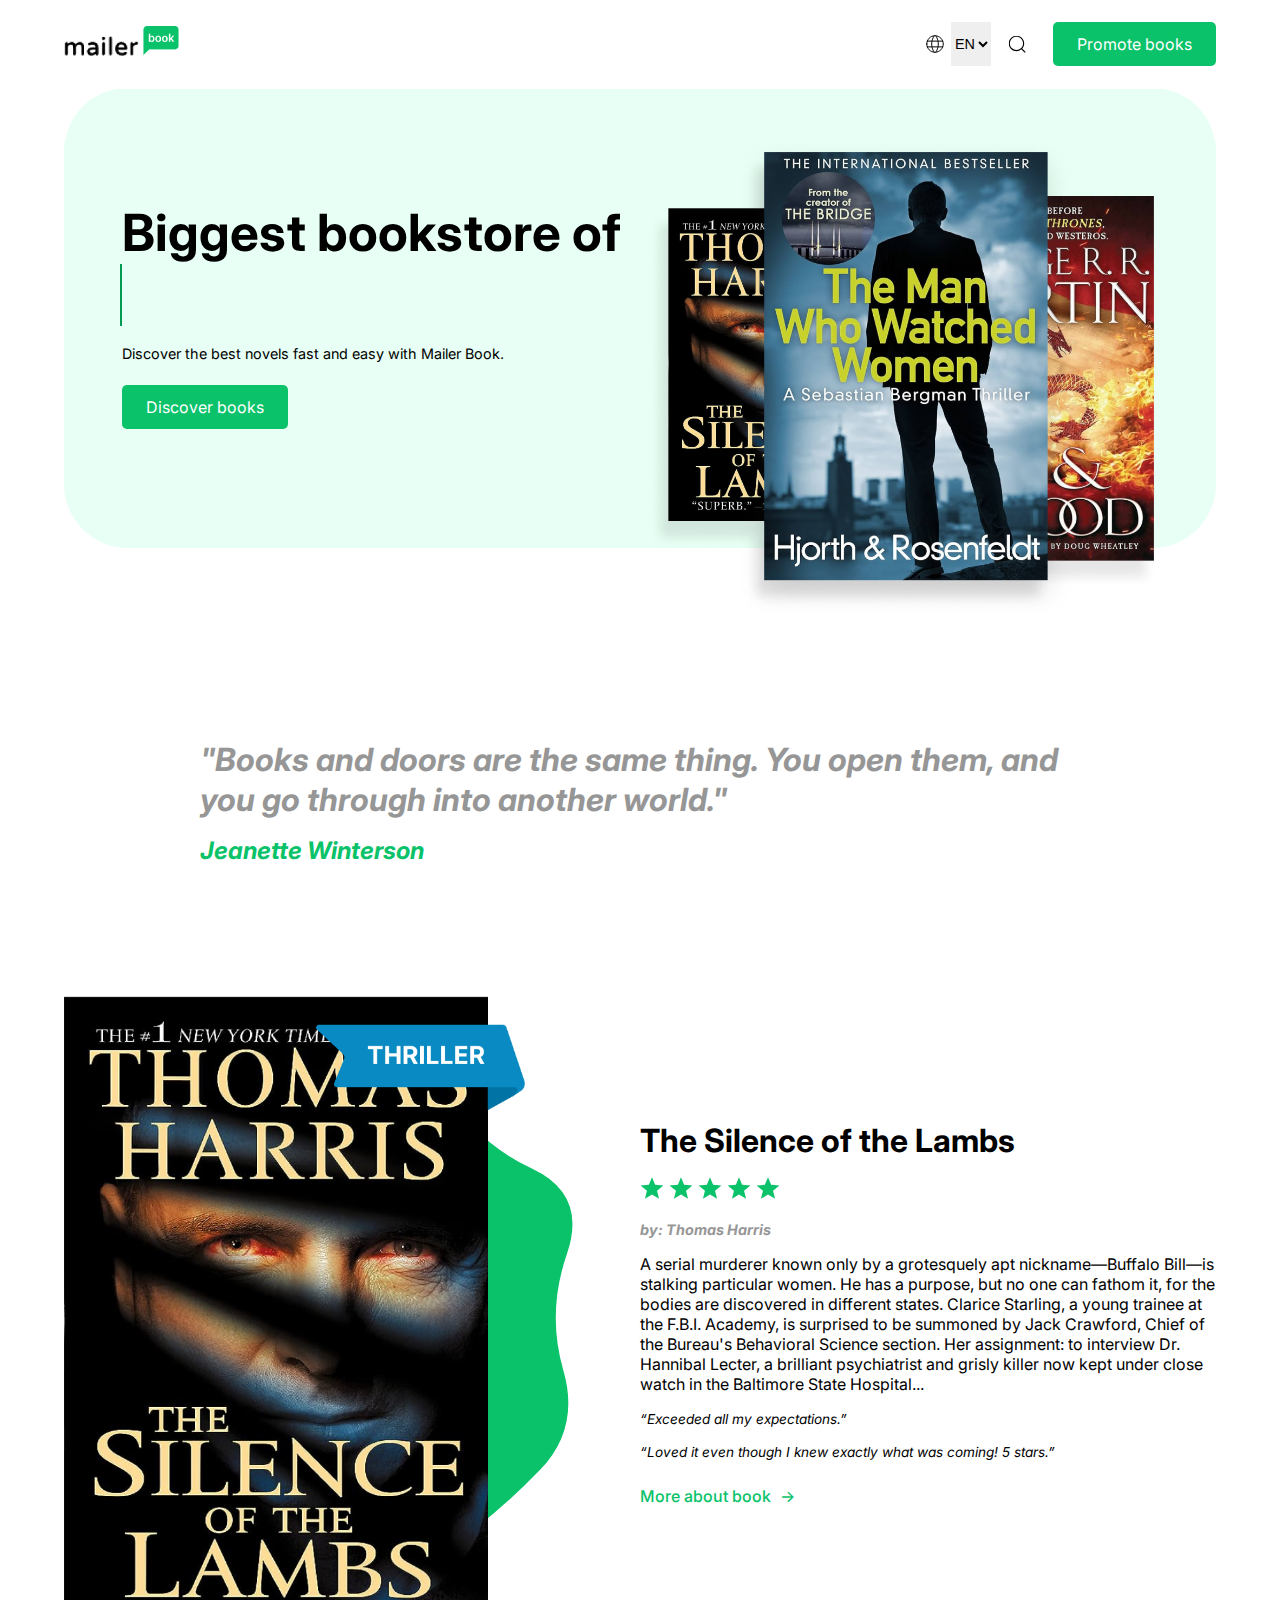
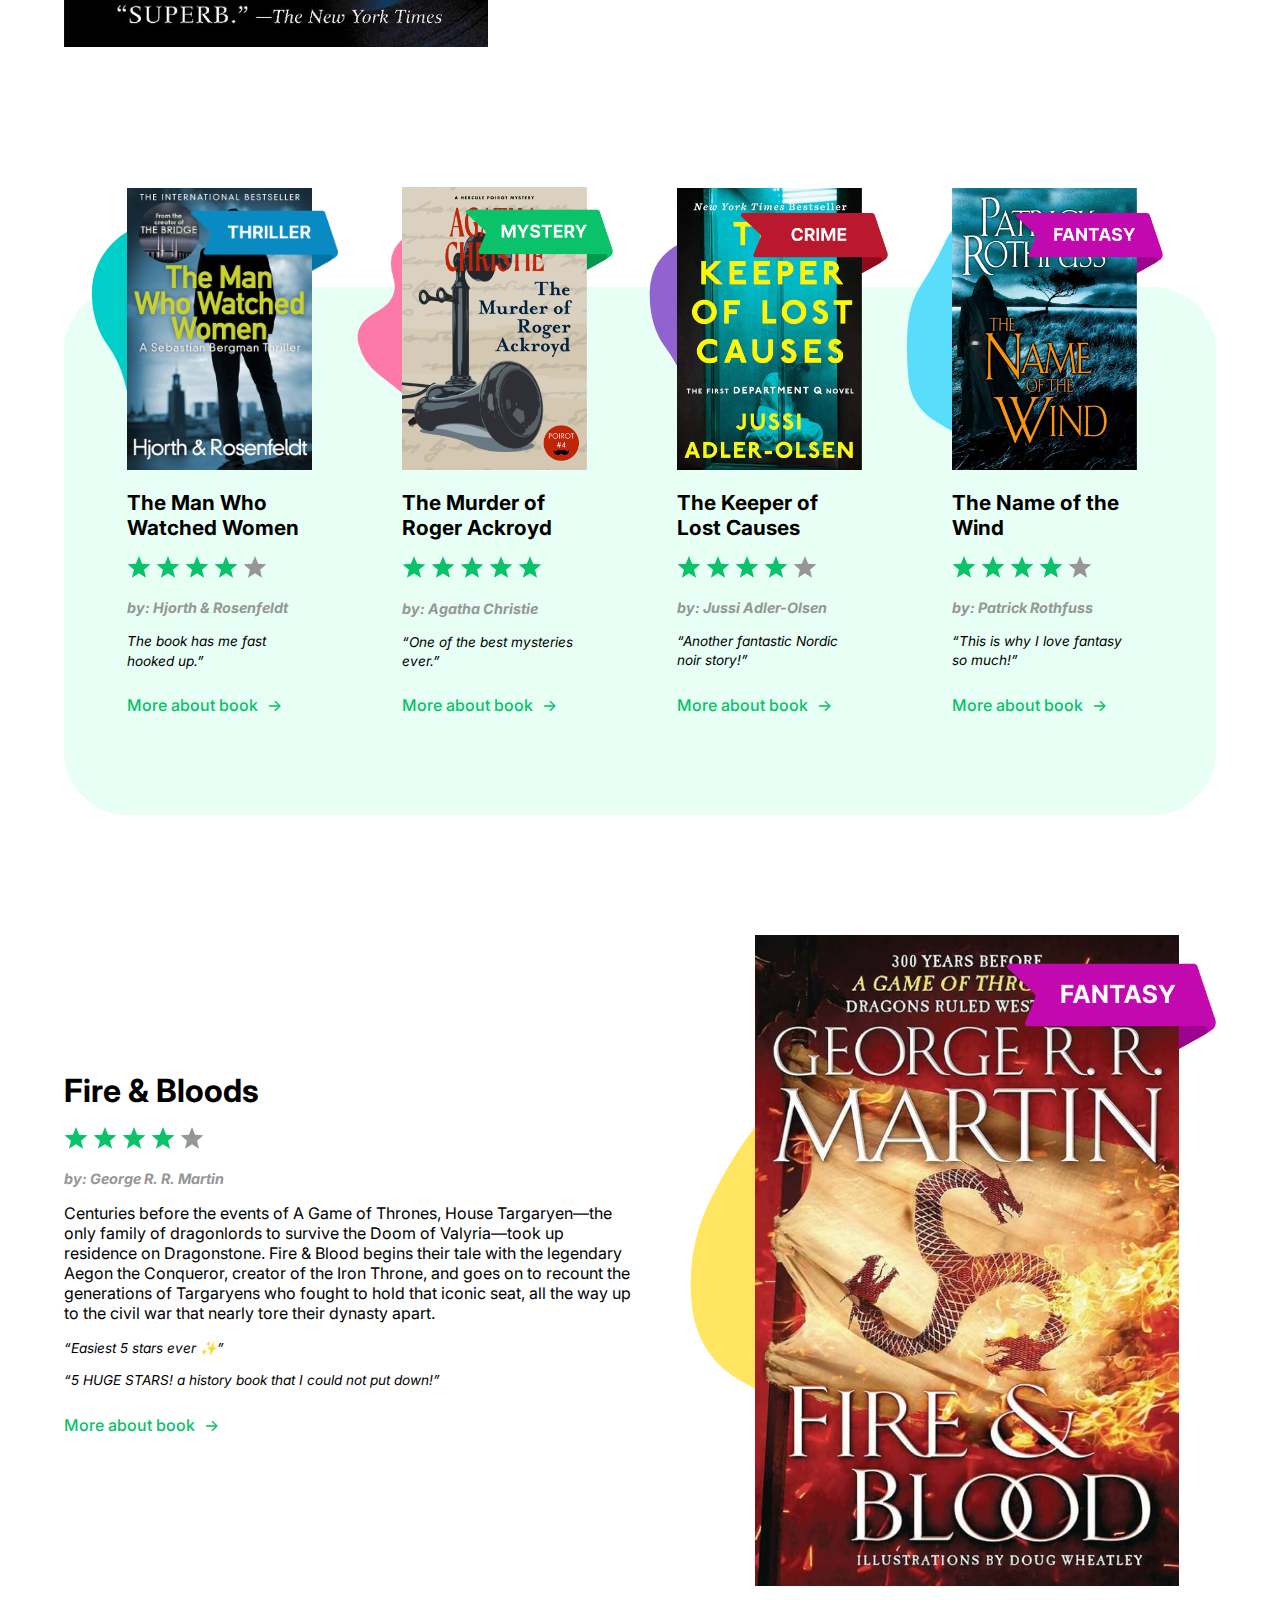
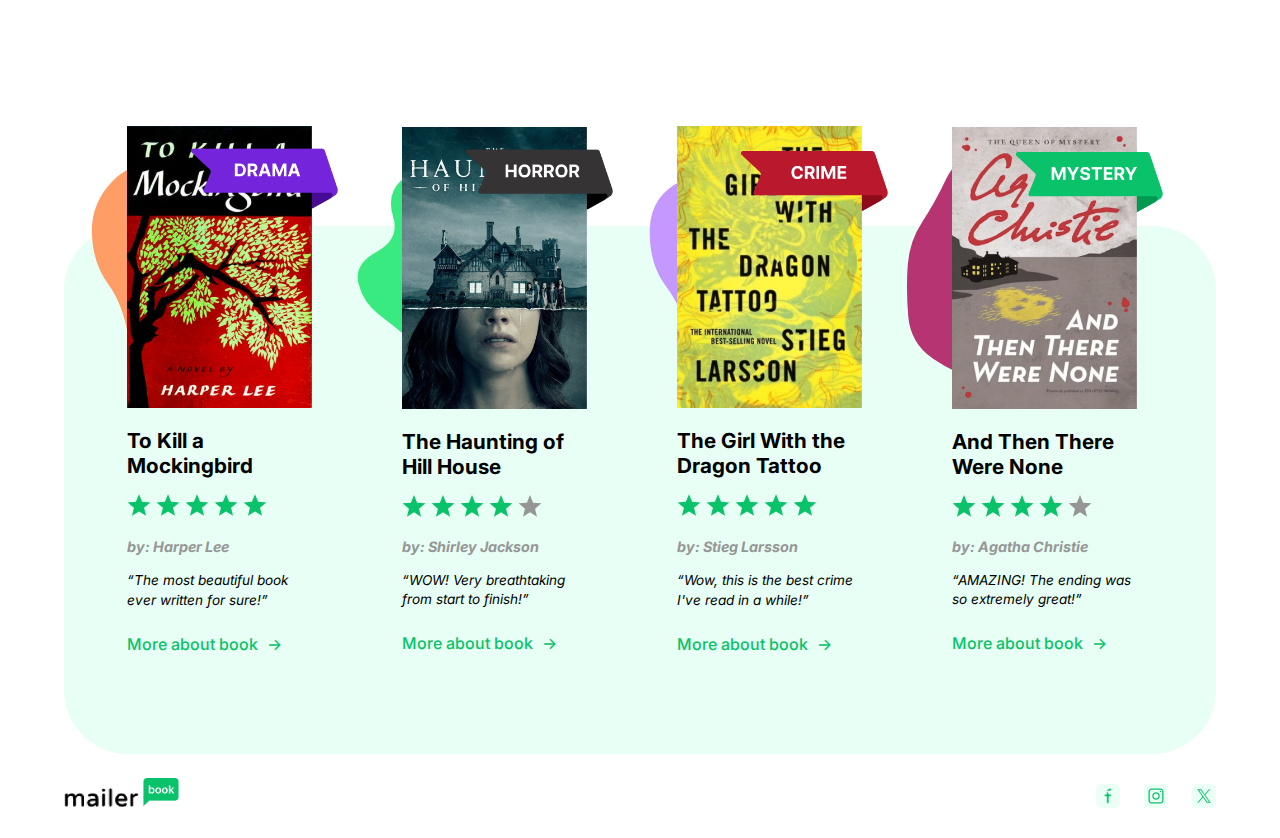
==== index.html @ e7f7e4ae "Update index.html" ====
<!DOCTYPE html>
<html lang="en">
    <head>
        <meta charset="UTF-8">
        <meta http-equiv="X-UA-Compatible" content="IE=edge">
        <meta name="viewport" content="width=device-width, initial-scale=1.0">
        <link rel="preconnect" href="https://fonts.googleapis.com">
        <link rel="preconnect" href="https://fonts.gstatic.com" crossorigin>
        <link
            href="https://fonts.googleapis.com/css2?family=Inter:wght@400;500;700&display=swap"
            rel="stylesheet">
        <link rel="stylesheet" href="./style.css">
        <title>Landing page</title>
    </head>
    <body>

        <!--Header-->
        <div id="header">
            <div id="headerContent">
                <div id="logo">
                    <img src="./imgs/logo.png" alt="logo.png">
                </div>
                <div id="icons">
                    <img class="icon" src="./imgs/language.svg" alt="language"
                        style="margin-right: -20px;">
                    <select id="english">
                        <option value="en">EN</option>
                    </select>
                    <img class="icon" src="./imgs/search.svg" alt="search"
                        style="margin-left: -10px;">
                    <a class="mainButton" href="#">Promote books</a>
                </div>
            </div>
        </div>
        <!--End of header-->

        <!--Hero-->
        <div id="hero">
            <div class="content" id="mainHero">
                <div id="heroTxt">
                    <div id="text">
                        <div id="animatedTxt">
                            <h1>Biggest bookstore of <span></span></h1>
                        </div>
                        <p id="smallerTxt">Discover the best novels fast and
                            easy with Mailer Book.</p>
                        <a class="mainButton" href="#firstBook">Discover books</a>
                    </div>
                    <div id="heroImg">
                        <img src="./imgs/hero img.png" alt="hero img">
                    </div>
                </div>
            </div>
        </div>
        <!--End of hero-->

        <!--Content-->
        <div class="content">
            <div id="quote">
                <h2>"Books and doors are the same thing. You open them, and you go through into another world."</h2>
                <p id="personName">Jeanette Winterson</p=>
            </div>

            <div class="mainBook" id="firstBook">
                <div class="bookImg">
                    <img class="mainPic" src="./imgs/book1.png"
                        alt="The Silence of the Lambs">
                    <div class="shape">
                        <svg viewBox="0 0 500 500"
                            xmlns="http://www.w3.org/2000/svg"
                            xmlns:xlink="http://www.w3.org/1999/xlink"
                            width="100%" id="blobSvg">
                            <path id="blob" fill="#09C269">
                                <animate attributeName="d"
                                    dur="10000ms"
                                    repeatCount="indefinite"
                                    values="M422.5,296.5Q443,343,403.5,368Q364,393,332,431Q300,469,255.5,444.5Q211,420,178.5,400.5Q146,381,98,363.5Q50,346,61,298Q72,250,93.5,217.5Q115,185,125.5,146Q136,107,167.5,68Q199,29,250,28Q301,27,322.5,79.5Q344,132,394,144.5Q444,157,423,203.5Q402,250,422.5,296.5Z;
                                    M432.5,293.5Q430,337,415,387.5Q400,438,347.5,443Q295,448,251.5,440.5Q208,433,186,395.5Q164,358,149.5,332Q135,306,97.5,278Q60,250,65.5,207Q71,164,120.5,157Q170,150,187.5,101.5Q205,53,253,39Q301,25,343,52.5Q385,80,415.5,118Q446,156,440.5,203Q435,250,432.5,293.5Z;
                                    M456.5,296.5Q444,343,402,365.5Q360,388,327.5,416.5Q295,445,256,420Q217,395,176.5,394Q136,393,95.5,368.5Q55,344,86,297Q117,250,81,200.5Q45,151,86,123.5Q127,96,168,83Q209,70,244,95.5Q279,121,335,97.5Q391,74,409,119.5Q427,165,448,207.5Q469,250,456.5,296.5Z;
                                    M395.5,281Q379,312,358,335.5Q337,359,315.5,401.5Q294,444,246.5,459.5Q199,475,170.5,430.5Q142,386,131,349.5Q120,313,91.5,281.5Q63,250,74.5,210.5Q86,171,91.5,114.5Q97,58,157,82Q217,106,256.5,76.5Q296,47,319.5,90.5Q343,134,373.5,155Q404,176,408,213Q412,250,395.5,281Z;
                                    M422.5,296.5Q443,343,403.5,368Q364,393,332,431Q300,469,255.5,444.5Q211,420,178.5,400.5Q146,381,98,363.5Q50,346,61,298Q72,250,93.5,217.5Q115,185,125.5,146Q136,107,167.5,68Q199,29,250,28Q301,27,322.5,79.5Q344,132,394,144.5Q444,157,423,203.5Q402,250,422.5,296.5Z;">
                                </animate>
                            </path>
                        </svg>
                    </div>
                </div>
                <div class="bookTxt">
                    <h2>The Silence of the Lambs</h2>
                    <img class="stars" src="./imgs/stars.svg"
                        alt="5 stars rating">
                    <p class="author">by: Thomas Harris</p>
                    <p class="description">
                        A serial murderer known only by a grotesquely apt
                        nickname―Buffalo Bill―is stalking particular women. He
                        has a purpose, but no one can fathom it, for the bodies
                        are discovered in different states. Clarice Starling, a
                        young trainee at the F.B.I. Academy, is surprised to be
                        summoned by Jack Crawford, Chief of the Bureau's
                        Behavioral Science section. Her assignment: to interview
                        Dr. Hannibal Lecter, a brilliant psychiatrist and grisly
                        killer now kept under close watch in the Baltimore State
                        Hospital...
                        <div class="testimonials">
                            <p>“Exceeded all my expectations.”</p>
                            <p>“Loved it even though I knew exactly what was
                                coming! 5 stars.”</p>
                        </div>
                        <a class="button" href>More about book</a>
                    </p>
                </div>
            </div>
        </div>
        <!--End of content-->

        <!--Books-->
        <div class="gridBooks">
            <div class="gridBook">
                <div class="books">
                    <div class="book">
                        <div class="cover">
                            <img src="./imgs/book2.png"
                                alt="The Man Who Watched Women">
                        </div>
                        <div class="info">
                            <h3>The Man Who Watched Women</h3>
                            <img class="stars" src="./imgs/4stars.svg"
                                alt="4 stars rating">
                            <p class="author">by: Hjorth & Rosenfeldt</p>
                            <div class="testimonials">
                                <p>The book has me fast hooked up.”</p>
                            </div>
                            <a class="button" href>More about book</a>
                        </div>
                    </div>

                    <div class="smallShape">
                        <svg viewBox="0 0 500 500"
                            xmlns="http://www.w3.org/2000/svg"
                            xmlns:xlink="http://www.w3.org/1999/xlink"
                            width="100%" id="blobSvg">
                            <path id="blob" fill="#00CEC9">
                                <animate attributeName="d"
                                    dur="10000ms"
                                    repeatCount="indefinite"
                                    values="M406.5,285Q372,320,354.5,360.5Q337,401,293.5,422Q250,443,194.5,442.5Q139,442,129,384Q119,326,98,288Q77,250,74.5,198.5Q72,147,108.5,107.5Q145,68,197.5,84.5Q250,101,287.5,110.5Q325,120,376.5,133.5Q428,147,434.5,198.5Q441,250,406.5,285Z;
                                    M428,290.5Q391,331,369,374.5Q347,418,298.5,446Q250,474,195,457Q140,440,131.5,381.5Q123,323,81.5,286.5Q40,250,39.5,189Q39,128,84.5,85Q130,42,190,46.5Q250,51,291.5,79Q333,107,350.5,144.5Q368,182,416.5,216Q465,250,428,290.5Z;
                                    M444.5,307.5Q449,365,395.5,387.5Q342,410,296,424.5Q250,439,209,415.5Q168,392,119,373Q70,354,43,302Q16,250,76.5,217.5Q137,185,161.5,161.5Q186,138,218,72.5Q250,7,303.5,36Q357,65,358,126Q359,187,399.5,218.5Q440,250,444.5,307.5Z;
                                    M422.5,287Q378,324,363.5,373Q349,422,299.5,434.5Q250,447,189,454.5Q128,462,127,392Q126,322,100,286Q74,250,106.5,218Q139,186,161,160Q183,134,216.5,122.5Q250,111,308,80Q366,49,411.5,89.5Q457,130,462,190Q467,250,422.5,287Z;
                                    M406.5,285Q372,320,354.5,360.5Q337,401,293.5,422Q250,443,194.5,442.5Q139,442,129,384Q119,326,98,288Q77,250,74.5,198.5Q72,147,108.5,107.5Q145,68,197.5,84.5Q250,101,287.5,110.5Q325,120,376.5,133.5Q428,147,434.5,198.5Q441,250,406.5,285Z;">
                                </animate>
                            </path>
                        </svg>
                    </div>
                </div>

                <div class="books">
                    <div class="book">
                        <div class="cover">
                            <img src="./imgs/book3.png"
                                alt="The Murder of Roger Ackroyd">
                        </div>
                        <div class="info">
                            <h3>The Murder of Roger Ackroyd</h3>
                            <img class="stars" src="./imgs/stars.svg"
                                alt="5 stars rating">
                            <p class="author">by: Agatha Christie</p>
                            <div class="testimonials">
                                <p>“One of the best mysteries ever.”</p>
                            </div>
                            <a class="button" href>More about book</a>
                        </div>
                    </div>
                    <div class="smallShape">
                        <svg viewBox="0 0 500 500"
                            xmlns="http://www.w3.org/2000/svg"
                            xmlns:xlink="http://www.w3.org/1999/xlink"
                            width="100%" id="blobSvg">
                            <path id="blob" fill="#FD79A8">
                                <animate attributeName="d"
                                    dur="10000ms"
                                    repeatCount="indefinite"
                                    values="M445,288.5Q461,327,420,342.5Q379,358,341.5,350.5Q304,343,298,416Q292,489,259,438Q226,387,195,393Q164,399,142,379Q120,359,71,346Q22,333,20,291.5Q18,250,63.5,224.5Q109,199,94,153Q79,107,119,99.5Q159,92,190,88.5Q221,85,247,102Q273,119,287,140Q301,161,347.5,145Q394,129,439,147Q484,165,456.5,207.5Q429,250,445,288.5Z;
                                    M434.5,284Q436,318,435,361.5Q434,405,373,381.5Q312,358,299,405Q286,452,247,470Q208,488,182.5,450Q157,412,129.5,393Q102,374,118,333Q134,292,110,271Q86,250,121,233Q156,216,149.5,188Q143,160,135,99Q127,38,173,57Q219,76,256,40.5Q293,5,301.5,75.5Q310,146,355,135.5Q400,125,394,162.5Q388,200,410.5,225Q433,250,434.5,284Z;
                                    M466,284Q438,318,414,342.5Q390,367,366.5,388.5Q343,410,307.5,391.5Q272,373,241.5,422Q211,471,198,417Q185,363,169,347.5Q153,332,148.5,310Q144,288,89.5,269Q35,250,30.5,209Q26,168,49.5,135Q73,102,127.5,117Q182,132,199,94.5Q216,57,253.5,36.5Q291,16,328.5,33Q366,50,358.5,107.5Q351,165,356.5,187Q362,209,428,229.5Q494,250,466,284Z;
                                    M405,269.5Q358,289,396.5,347Q435,405,370.5,376Q306,347,297.5,409.5Q289,472,256,436.5Q223,401,197,394Q171,387,151,368.5Q131,350,96.5,334.5Q62,319,32,284.5Q2,250,14.5,209.5Q27,169,77,158Q127,147,154,139Q181,131,200,102Q219,73,243.5,110.5Q268,148,319,94.5Q370,41,399.5,70.5Q429,100,424,144Q419,188,435.5,219Q452,250,405,269.5Z;
                                    M445,288.5Q461,327,420,342.5Q379,358,341.5,350.5Q304,343,298,416Q292,489,259,438Q226,387,195,393Q164,399,142,379Q120,359,71,346Q22,333,20,291.5Q18,250,63.5,224.5Q109,199,94,153Q79,107,119,99.5Q159,92,190,88.5Q221,85,247,102Q273,119,287,140Q301,161,347.5,145Q394,129,439,147Q484,165,456.5,207.5Q429,250,445,288.5Z">
                                </animate>
                            </path>
                        </svg>
                    </div>
                </div>

                <div class="books">
                    <div class="book">
                        <div class="cover">
                            <img src="./imgs/book4.png"
                                alt="The Keeper of Lost Causes">
                        </div>
                        <div class="info">
                            <h3>The Keeper of Lost Causes</h3>
                            <img class="stars" src="./imgs/4stars.svg"
                                alt="4 stars rating">
                            <p class="author">by: Jussi Adler-Olsen</p>
                            <div class="testimonials">
                                <p>“Another fantastic Nordic noir story!”</p>
                            </div>
                            <a class="button" href>More about book</a>
                        </div>
                    </div>
                    <div class="smallShape">
                        <svg viewBox="0 0 500 500"
                            xmlns="http://www.w3.org/2000/svg"
                            xmlns:xlink="http://www.w3.org/1999/xlink"
                            width="100%" id="blobSvg">
                            <path id="blob" fill="#9163D1">
                                <animate attributeName="d"
                                    dur="10000ms"
                                    repeatCount="indefinite"
                                    values="M376.5,280Q332,310,327.5,392.5Q323,475,250,474.5Q177,474,151,407.5Q125,341,84.5,295.5Q44,250,65.5,191Q87,132,136,90.5Q185,49,242.5,72.5Q300,96,355.5,114.5Q411,133,416,191.5Q421,250,376.5,280Z;
                                    M414,297.5Q381,345,331.5,346.5Q282,348,234,398Q186,448,175,380.5Q164,313,155.5,281.5Q147,250,105,182Q63,114,136.5,120.5Q210,127,263.5,86Q317,45,337,108.5Q357,172,402,211Q447,250,414,297.5Z;
                                    M416,280.5Q334,311,313,345.5Q292,380,235.5,423.5Q179,467,153,403Q127,339,109,294.5Q91,250,122,214.5Q153,179,168.5,113Q184,47,235,93.5Q286,140,320,157Q354,174,426,212Q498,250,416,280.5Z;
                                    M429,322Q448,394,381,420.5Q314,447,254.5,433.5Q195,420,140,395Q85,370,67.5,310Q50,250,104,216.5Q158,183,173.5,122.5Q189,62,258,38Q327,14,334,99Q341,184,375.5,217Q410,250,429,322Z;
                                    M376.5,280Q332,310,327.5,392.5Q323,475,250,474.5Q177,474,151,407.5Q125,341,84.5,295.5Q44,250,65.5,191Q87,132,136,90.5Q185,49,242.5,72.5Q300,96,355.5,114.5Q411,133,416,191.5Q421,250,376.5,280Z;">
                                </animate>
                            </path>
                        </svg>
                    </div>
                </div>

                <div class="books">
                    <div class="book">
                        <div class="cover">
                            <img src="./imgs/book5.png"
                                alt="the man who watched women">
                        </div>
                        <div class="info">
                            <h3>The Name of the Wind</h3>
                            <img class="stars" src="./imgs/4stars.svg"
                                alt="4 stars rating">
                            <p class="author">by: Patrick Rothfuss</p>
                            <div class="testimonials">
                                <p>“This is why I love fantasy so much!”</p>
                            </div>
                            <a class="button" href>More about book</a>
                        </div>
                    </div>
                    <div class="smallShape">
                        <svg viewBox="0 0 500 500"
                            xmlns="http://www.w3.org/2000/svg"
                            xmlns:xlink="http://www.w3.org/1999/xlink"
                            width="100%" id="blobSvg">
                            <path id="blob" fill="#58DDFB">
                                <animate attributeName="d"
                                    dur="10000ms"
                                    repeatCount="indefinite"
                                    values="M439,293.5Q445,337,413,366Q381,395,349,425.5Q317,456,270.5,477Q224,498,177.5,476.5Q131,455,90,425.5Q49,396,51.5,344Q54,292,53,250Q52,208,79.5,177Q107,146,116,90Q125,34,175.5,28.5Q226,23,270,38.5Q314,54,360,65.5Q406,77,433,117Q460,157,446.5,203.5Q433,250,439,293.5Z;
                                    M433.5,292.5Q441,335,414.5,369Q388,403,354.5,436Q321,469,276.5,446.5Q232,424,186.5,431Q141,438,99.5,414Q58,390,39.5,344.5Q21,299,33.5,253Q46,207,59.5,164Q73,121,117,108.5Q161,96,195.5,77.5Q230,59,270,61.5Q310,64,345.5,84.5Q381,105,406.5,137Q432,169,429,209.5Q426,250,433.5,292.5Z;
                                    M457.73724,287.45057Q417.77264,324.90115,412.48023,374.55437Q407.18782,424.20759,365.60874,450.64333Q324.02966,477.07908,273.97529,485.88552Q223.92092,494.69196,187.50989,457.76196Q151.09885,420.83195,117.67793,395.31712Q84.25701,369.8023,47.57908,335.41103Q10.90115,301.01977,18.85667,251.99011Q26.81218,202.96046,56.47034,167.02966Q86.12851,131.09885,113.4654,95.87644Q140.8023,60.65402,183.38138,39.62931Q225.96046,18.60459,265.96046,48.37149Q305.96046,78.13839,355.09391,78.44069Q404.22736,78.74299,440.33115,113.77264Q476.43495,148.8023,487.0684,199.40115Q497.70185,250,457.73724,287.45057Z;
                                    M443.98554,288.01979Q420.07915,326.03957,394.30745,354.22831Q368.53576,382.41704,335.87214,398.5213Q303.20852,414.62556,264.64383,447.03576Q226.07915,479.44596,177.10426,469.97489Q128.12937,460.50381,91.51065,426.16743Q54.89193,391.83105,52.17808,342.25723Q49.46424,292.68341,49.14765,249.92085Q48.83105,207.1583,66.37595,168.03957Q83.92085,128.92085,119.21766,106.91553Q154.51446,84.9102,189.73744,47.79681Q224.96043,10.68341,268.59894,34.46575Q312.23744,58.24809,363.31659,62.90639Q414.39574,67.56469,436.88128,112.44064Q459.36682,157.31659,463.62937,203.6583Q467.89193,250,443.98554,288.01979Z;
                                    M439,293.5Q445,337,413,366Q381,395,349,425.5Q317,456,270.5,477Q224,498,177.5,476.5Q131,455,90,425.5Q49,396,51.5,344Q54,292,53,250Q52,208,79.5,177Q107,146,116,90Q125,34,175.5,28.5Q226,23,270,38.5Q314,54,360,65.5Q406,77,433,117Q460,157,446.5,203.5Q433,250,439,293.5Z;">
                                </animate>
                            </path>
                        </svg>
                    </div>
                </div>
            </div>
        </div>
        <!--End of books-->

        <!--Content 2-->
        <div class="content" id="mainBook">
            <div class="mainBook">
                <div class="bookTxt">
                    <h2>Fire & Bloods</h2>
                    <img class="stars" src="./imgs/4stars.svg"
                        alt="4 stars ratings">
                    <p class="author">by: George R. R. Martin</p>
                    <p class="description">
                        Centuries before the events of A Game of Thrones, House
                        Targaryen—the only family of dragonlords to survive the
                        Doom of Valyria—took up residence on Dragonstone. Fire &
                        Blood begins their tale with the legendary Aegon the
                        Conqueror, creator of the Iron Throne, and goes on to
                        recount the generations of Targaryens who fought to hold
                        that iconic seat, all the way up to the civil war that
                        nearly tore their dynasty apart.
                        <div class="testimonials">
                            <p>“Easiest 5 stars ever ✨”</p>
                            <p>“5 HUGE STARS! a history book that I could not
                                put down!”</p>
                        </div>
                        <a class="button" href>More about book</a>
                    </p>
                </div>
                <div class="bookImg">
                    <img class="mainPic" src="./imgs/book7.png"
                        alt="The Silence of the Lambs">
                    <div class="shape">
                        <svg viewBox="0 0 500 500"
                            xmlns="http://www.w3.org/2000/svg"
                            xmlns:xlink="http://www.w3.org/1999/xlink"
                            width="100%" id="blobSvg">
                            <path id="blob" fill="#FFE560">
                                <animate attributeName="d"
                                    dur="10000ms"
                                    repeatCount="indefinite"
                                    values="M422.5,296.5Q443,343,403.5,368Q364,393,332,431Q300,469,255.5,444.5Q211,420,178.5,400.5Q146,381,98,363.5Q50,346,61,298Q72,250,93.5,217.5Q115,185,125.5,146Q136,107,167.5,68Q199,29,250,28Q301,27,322.5,79.5Q344,132,394,144.5Q444,157,423,203.5Q402,250,422.5,296.5Z;
                                    M432.5,293.5Q430,337,415,387.5Q400,438,347.5,443Q295,448,251.5,440.5Q208,433,186,395.5Q164,358,149.5,332Q135,306,97.5,278Q60,250,65.5,207Q71,164,120.5,157Q170,150,187.5,101.5Q205,53,253,39Q301,25,343,52.5Q385,80,415.5,118Q446,156,440.5,203Q435,250,432.5,293.5Z;
                                    M456.5,296.5Q444,343,402,365.5Q360,388,327.5,416.5Q295,445,256,420Q217,395,176.5,394Q136,393,95.5,368.5Q55,344,86,297Q117,250,81,200.5Q45,151,86,123.5Q127,96,168,83Q209,70,244,95.5Q279,121,335,97.5Q391,74,409,119.5Q427,165,448,207.5Q469,250,456.5,296.5Z;
                                    M395.5,281Q379,312,358,335.5Q337,359,315.5,401.5Q294,444,246.5,459.5Q199,475,170.5,430.5Q142,386,131,349.5Q120,313,91.5,281.5Q63,250,74.5,210.5Q86,171,91.5,114.5Q97,58,157,82Q217,106,256.5,76.5Q296,47,319.5,90.5Q343,134,373.5,155Q404,176,408,213Q412,250,395.5,281Z;
                                    M422.5,296.5Q443,343,403.5,368Q364,393,332,431Q300,469,255.5,444.5Q211,420,178.5,400.5Q146,381,98,363.5Q50,346,61,298Q72,250,93.5,217.5Q115,185,125.5,146Q136,107,167.5,68Q199,29,250,28Q301,27,322.5,79.5Q344,132,394,144.5Q444,157,423,203.5Q402,250,422.5,296.5Z;">
                                </animate>
                            </path>
                        </svg>
                    </div>
                </div>
            </div>
        </div>
        <!--End of content 2-->

        <!--Books-->
        <div class="gridBooks">
            <div class="gridBook">
                <div class="books">
                    <div class="book">
                        <div class="cover">
                            <img src="./imgs/book6.png"
                                alt="To Kill a Mockingbird">
                        </div>
                        <div class="info">
                            <h3>To Kill a Mockingbird</h3>
                            <img class="stars" src="./imgs/stars.svg"
                                alt="5 stars rating">
                            <p class="author">by: Harper Lee</p>
                            <div class="testimonials">
                                <p>“The most beautiful book ever written for sure!”</p>
                            </div>
                            <div class="animatedButton">
                                <a class="button" href>More about book</a>
                            </div>
                        </div>
                    </div>

                    <div class="smallShape">
                        <svg viewBox="0 0 500 500"
                            xmlns="http://www.w3.org/2000/svg"
                            xmlns:xlink="http://www.w3.org/1999/xlink"
                            width="100%" id="blobSvg">
                            <path id="blob" fill="#FF9D66">
                                <animate attributeName="d"
                                    dur="10000ms"
                                    repeatCount="indefinite"
                                    values="M406.5,285Q372,320,354.5,360.5Q337,401,293.5,422Q250,443,194.5,442.5Q139,442,129,384Q119,326,98,288Q77,250,74.5,198.5Q72,147,108.5,107.5Q145,68,197.5,84.5Q250,101,287.5,110.5Q325,120,376.5,133.5Q428,147,434.5,198.5Q441,250,406.5,285Z;
                                    M428,290.5Q391,331,369,374.5Q347,418,298.5,446Q250,474,195,457Q140,440,131.5,381.5Q123,323,81.5,286.5Q40,250,39.5,189Q39,128,84.5,85Q130,42,190,46.5Q250,51,291.5,79Q333,107,350.5,144.5Q368,182,416.5,216Q465,250,428,290.5Z;
                                    M444.5,307.5Q449,365,395.5,387.5Q342,410,296,424.5Q250,439,209,415.5Q168,392,119,373Q70,354,43,302Q16,250,76.5,217.5Q137,185,161.5,161.5Q186,138,218,72.5Q250,7,303.5,36Q357,65,358,126Q359,187,399.5,218.5Q440,250,444.5,307.5Z;
                                    M422.5,287Q378,324,363.5,373Q349,422,299.5,434.5Q250,447,189,454.5Q128,462,127,392Q126,322,100,286Q74,250,106.5,218Q139,186,161,160Q183,134,216.5,122.5Q250,111,308,80Q366,49,411.5,89.5Q457,130,462,190Q467,250,422.5,287Z;
                                    M406.5,285Q372,320,354.5,360.5Q337,401,293.5,422Q250,443,194.5,442.5Q139,442,129,384Q119,326,98,288Q77,250,74.5,198.5Q72,147,108.5,107.5Q145,68,197.5,84.5Q250,101,287.5,110.5Q325,120,376.5,133.5Q428,147,434.5,198.5Q441,250,406.5,285Z;">
                                </animate>
                            </path>
                        </svg>
                    </div>
                </div>

                <div class="books">
                    <div class="book">
                        <div class="cover">
                            <img src="./imgs/book8.png"
                                alt="The Haunting of Hill House">
                        </div>
                        <div class="info">
                            <h3>The Haunting of Hill House</h3>
                            <img class="stars" src="./imgs/4stars.svg"
                                alt="4 stars rating">
                            <p class="author">by: Shirley Jackson</p>
                            <div class="testimonials">
                                <p>“WOW! Very breathtaking from start to
                                    finish!”</p>
                            </div>
                            <a class="button" href>More about book</a>
                        </div>
                    </div>
                    <div class="smallShape">
                        <svg viewBox="0 0 500 500"
                            xmlns="http://www.w3.org/2000/svg"
                            xmlns:xlink="http://www.w3.org/1999/xlink"
                            width="100%" id="blobSvg">
                            <path id="blob" fill="#38EA7F">
                                <animate attributeName="d"
                                    dur="10000ms"
                                    repeatCount="indefinite"
                                    values="M445,288.5Q461,327,420,342.5Q379,358,341.5,350.5Q304,343,298,416Q292,489,259,438Q226,387,195,393Q164,399,142,379Q120,359,71,346Q22,333,20,291.5Q18,250,63.5,224.5Q109,199,94,153Q79,107,119,99.5Q159,92,190,88.5Q221,85,247,102Q273,119,287,140Q301,161,347.5,145Q394,129,439,147Q484,165,456.5,207.5Q429,250,445,288.5Z;
                                    M434.5,284Q436,318,435,361.5Q434,405,373,381.5Q312,358,299,405Q286,452,247,470Q208,488,182.5,450Q157,412,129.5,393Q102,374,118,333Q134,292,110,271Q86,250,121,233Q156,216,149.5,188Q143,160,135,99Q127,38,173,57Q219,76,256,40.5Q293,5,301.5,75.5Q310,146,355,135.5Q400,125,394,162.5Q388,200,410.5,225Q433,250,434.5,284Z;
                                    M466,284Q438,318,414,342.5Q390,367,366.5,388.5Q343,410,307.5,391.5Q272,373,241.5,422Q211,471,198,417Q185,363,169,347.5Q153,332,148.5,310Q144,288,89.5,269Q35,250,30.5,209Q26,168,49.5,135Q73,102,127.5,117Q182,132,199,94.5Q216,57,253.5,36.5Q291,16,328.5,33Q366,50,358.5,107.5Q351,165,356.5,187Q362,209,428,229.5Q494,250,466,284Z;
                                    M405,269.5Q358,289,396.5,347Q435,405,370.5,376Q306,347,297.5,409.5Q289,472,256,436.5Q223,401,197,394Q171,387,151,368.5Q131,350,96.5,334.5Q62,319,32,284.5Q2,250,14.5,209.5Q27,169,77,158Q127,147,154,139Q181,131,200,102Q219,73,243.5,110.5Q268,148,319,94.5Q370,41,399.5,70.5Q429,100,424,144Q419,188,435.5,219Q452,250,405,269.5Z;
                                    M445,288.5Q461,327,420,342.5Q379,358,341.5,350.5Q304,343,298,416Q292,489,259,438Q226,387,195,393Q164,399,142,379Q120,359,71,346Q22,333,20,291.5Q18,250,63.5,224.5Q109,199,94,153Q79,107,119,99.5Q159,92,190,88.5Q221,85,247,102Q273,119,287,140Q301,161,347.5,145Q394,129,439,147Q484,165,456.5,207.5Q429,250,445,288.5Z">
                                </animate>
                            </path>
                        </svg>
                    </div>
                </div>

                <div class="books">
                    <div class="book">
                        <div class="cover">
                            <img src="./imgs/book9.png"
                                alt="The Girl With the Dragon Tattoo">
                        </div>
                        <div class="info">
                            <h3>The Girl With the Dragon Tattoo</h3>
                            <img class="stars" src="./imgs/stars.svg"
                                alt="5 stars rating">
                            <p class="author">by: Stieg Larsson</p>
                            <div class="testimonials">
                                <p>“Wow, this is the best crime I've read in a
                                    while!”</p>
                            </div>
                            <a class="button" href>More about book</a>
                        </div>
                    </div>
                    <div class="smallShape">
                        <svg viewBox="0 0 500 500"
                            xmlns="http://www.w3.org/2000/svg"
                            xmlns:xlink="http://www.w3.org/1999/xlink"
                            width="100%" id="blobSvg">
                            <path id="blob" fill="#C598FF">
                                <animate attributeName="d"
                                    dur="10000ms"
                                    repeatCount="indefinite"
                                    values="M376.5,280Q332,310,327.5,392.5Q323,475,250,474.5Q177,474,151,407.5Q125,341,84.5,295.5Q44,250,65.5,191Q87,132,136,90.5Q185,49,242.5,72.5Q300,96,355.5,114.5Q411,133,416,191.5Q421,250,376.5,280Z;
                                    M414,297.5Q381,345,331.5,346.5Q282,348,234,398Q186,448,175,380.5Q164,313,155.5,281.5Q147,250,105,182Q63,114,136.5,120.5Q210,127,263.5,86Q317,45,337,108.5Q357,172,402,211Q447,250,414,297.5Z;
                                    M416,280.5Q334,311,313,345.5Q292,380,235.5,423.5Q179,467,153,403Q127,339,109,294.5Q91,250,122,214.5Q153,179,168.5,113Q184,47,235,93.5Q286,140,320,157Q354,174,426,212Q498,250,416,280.5Z;
                                    M429,322Q448,394,381,420.5Q314,447,254.5,433.5Q195,420,140,395Q85,370,67.5,310Q50,250,104,216.5Q158,183,173.5,122.5Q189,62,258,38Q327,14,334,99Q341,184,375.5,217Q410,250,429,322Z;
                                    M376.5,280Q332,310,327.5,392.5Q323,475,250,474.5Q177,474,151,407.5Q125,341,84.5,295.5Q44,250,65.5,191Q87,132,136,90.5Q185,49,242.5,72.5Q300,96,355.5,114.5Q411,133,416,191.5Q421,250,376.5,280Z;">
                                </animate>
                            </path>
                        </svg>
                    </div>
                </div>

                <div class="books">
                    <div class="book">
                        <div class="cover">
                            <img src="./imgs/book10.png"
                                alt="the man who watched women">
                        </div>
                        <div class="info">
                            <h3>And Then There Were None</h3>
                            <img class="stars" src="./imgs/4stars.svg"
                                alt="4 ratings">
                            <p class="author">by: Agatha Christie</p>
                            <div class="testimonials">
                                <p>“AMAZING! The ending was so extremely great!”</p>
                            </div>
                            <a class="button" href>More about book</a>
                        </div>
                    </div>
                    <div class="smallShape">
                        <svg viewBox="0 0 500 500"
                            xmlns="http://www.w3.org/2000/svg"
                            xmlns:xlink="http://www.w3.org/1999/xlink"
                            width="100%" id="blobSvg">
                            <path id="blob" fill="#B53471">
                                <animate attributeName="d"
                                    dur="10000ms"
                                    repeatCount="indefinite"
                                    values="M439,293.5Q445,337,413,366Q381,395,349,425.5Q317,456,270.5,477Q224,498,177.5,476.5Q131,455,90,425.5Q49,396,51.5,344Q54,292,53,250Q52,208,79.5,177Q107,146,116,90Q125,34,175.5,28.5Q226,23,270,38.5Q314,54,360,65.5Q406,77,433,117Q460,157,446.5,203.5Q433,250,439,293.5Z;
                                    M433.5,292.5Q441,335,414.5,369Q388,403,354.5,436Q321,469,276.5,446.5Q232,424,186.5,431Q141,438,99.5,414Q58,390,39.5,344.5Q21,299,33.5,253Q46,207,59.5,164Q73,121,117,108.5Q161,96,195.5,77.5Q230,59,270,61.5Q310,64,345.5,84.5Q381,105,406.5,137Q432,169,429,209.5Q426,250,433.5,292.5Z;
                                    M457.73724,287.45057Q417.77264,324.90115,412.48023,374.55437Q407.18782,424.20759,365.60874,450.64333Q324.02966,477.07908,273.97529,485.88552Q223.92092,494.69196,187.50989,457.76196Q151.09885,420.83195,117.67793,395.31712Q84.25701,369.8023,47.57908,335.41103Q10.90115,301.01977,18.85667,251.99011Q26.81218,202.96046,56.47034,167.02966Q86.12851,131.09885,113.4654,95.87644Q140.8023,60.65402,183.38138,39.62931Q225.96046,18.60459,265.96046,48.37149Q305.96046,78.13839,355.09391,78.44069Q404.22736,78.74299,440.33115,113.77264Q476.43495,148.8023,487.0684,199.40115Q497.70185,250,457.73724,287.45057Z;
                                    M443.98554,288.01979Q420.07915,326.03957,394.30745,354.22831Q368.53576,382.41704,335.87214,398.5213Q303.20852,414.62556,264.64383,447.03576Q226.07915,479.44596,177.10426,469.97489Q128.12937,460.50381,91.51065,426.16743Q54.89193,391.83105,52.17808,342.25723Q49.46424,292.68341,49.14765,249.92085Q48.83105,207.1583,66.37595,168.03957Q83.92085,128.92085,119.21766,106.91553Q154.51446,84.9102,189.73744,47.79681Q224.96043,10.68341,268.59894,34.46575Q312.23744,58.24809,363.31659,62.90639Q414.39574,67.56469,436.88128,112.44064Q459.36682,157.31659,463.62937,203.6583Q467.89193,250,443.98554,288.01979Z;
                                    M439,293.5Q445,337,413,366Q381,395,349,425.5Q317,456,270.5,477Q224,498,177.5,476.5Q131,455,90,425.5Q49,396,51.5,344Q54,292,53,250Q52,208,79.5,177Q107,146,116,90Q125,34,175.5,28.5Q226,23,270,38.5Q314,54,360,65.5Q406,77,433,117Q460,157,446.5,203.5Q433,250,439,293.5Z;">
                                </animate>
                            </path>
                        </svg>
                    </div>
                </div>
            </div>
        </div>
        <!--End of books-->

        <!--Footer-->
        <div id="footer">
            <div id="logo">
                <img src="./imgs/logo.png" alt="logo.png">
            </div>
            <div id="social">
                <img src="./imgs/fb.svg">
                <img src="./imgs/insta.svg">
                <img src="./imgs/x.svg">
            </div>
        </div>
        <!--End of footer-->
    </body>
</html>
---- style.css ----
:root {
    --green: #09C269;
    --white: #fff;
    --black: #000;
    --hoverGreen: #039B54;
    --gray: #969696;
    --lightGreen: #E7FFF4;
}

html,
body {
    margin: 0;
    padding: 0;
    background-color: var(--white);
    font-family: 'Inter', sans-serif;
}

html {
    scroll-behavior: smooth;
    scroll-padding: 10rem;
}

#header {
    width: 100%;
    position: fixed;
    height: auto;
    background: var(--white);
    top: 0;
    z-index: 999;
}

#headerContent {
    max-width: 1250px;
    width: 90%;
    margin: auto;
    padding: 1.4rem 0;
    display: flex;
    align-items: center;
    justify-content: center;
    -webkit-align-items: center;
    justify-content: space-between;
}

#logo {
    width: 10%;
    height: auto;
}

#icons {
    display: flex;
    gap: 24px;
}

.icon {
    width: 1.5rem;
}

#english {
    border: 0;
    font-size: 0.9rem;
}

img {
    width: 100%;
}

.mainButton {
    background: var(--green);
    border-radius: 5px;
    color: #fff;
    padding: 12px 24px;
    text-decoration: none;
}

.mainButton:hover {
    background: var(--hoverGreen);
    transition: 0.3s;
}

#icons {
    display: flex;
}

#hero {
    max-width: 1500px;
    width: 90%;
    background-color: var(--lightGreen);
    border-radius: 4rem;
    margin: auto;
    height: 570px;
    background-repeat: no-repeat;
    background-size: contain;
    margin: 5.5rem auto 12rem auto;
}

#mainHero {
    max-width: 1450px;
    width: 90%;
}

.content {
    max-width: 1250px;
    width: 90%;
    margin: auto;
    display: grid;
    height: auto;
}

#heroTxt {
    display: grid;
    align-items: center;
    -webkit-align-items: center;
    justify-content: center;
    padding: 48px 0 0 0;
    grid-template-columns: 1fr 1fr;
    gap: 1rem;
}

#text {
    margin: -10rem 0 0 0;
}

#animatedTxt h1 {
    margin: 0;
    font-size: 4.3rem;
    font-weight: 700;
    line-height: 5.3rem;
}

#animatedTxt span {
    position: relative;
}

#animatedTxt span::before {
    content: "thrillers.";
    color: var(--green);
    animation: words 20s infinite;
}

#animatedTxt span::after {
    content: "";
    position: absolute;
    width: calc(100% + 8px);
    height: 100%;
    border-left: 2px solid var(--hoverGreen);
    background-color: var(--lightGreen);
    right: -8px;
    animation: cursor 0.8s infinite, typing 20s steps(14) infinite;
}

@keyframes cursor {
    to {
        border-left: 2px solid var(--green);
    }
}

@keyframes words {

    0%,
    20% {
        content: "thrillers."
    }

    21%,
    40% {
        content: "mysteries."
    }

    41%,
    60% {
        content: "crimes."
    }

    61%,
    80% {
        content: "fantasies."
    }

    81%,
    100% {
        content: "horrors.";
    }

}

@keyframes typing {

    10%,
    15%,
    30%,
    35%,
    50%,
    55%,
    70%,
    75%,
    90%,
    95% {
        width: 0;
    }

    5%,
    20%,
    25%,
    40%,
    45%,
    60%,
    65%,
    80%,
    85% {
        width: calc(100% + 8px);
    }
}

#smallerTxt {
    font-size: 1.2rem;
    line-height: 1.75rem;
    margin: 1rem 0 2rem 0;
    color: var(--black);
}

#quote h2 {
    font-style: italic;
    font-size: 2.6rem;
    line-height: 3.3rem;
    color: var(--gray);
    margin: 0;
}

h2 {
    color: var(--black);
    margin: 0;
    font-size: 2.6rem;
    line-height: 3.3rem;
    margin: 0;
}

#quote {
    max-width: 55rem;
    width: 90%;
    margin: auto;
    margin-bottom: 7.2rem;
}

.books {
    display: flex;
    height: auto;
    position: relative;
    z-index: 30;
    left: 5px;
}

#personName {
    font-size: 1.5rem;
    font-style: italic;
    color: var(--green);
    margin: 16px 0;
    font-weight: 700;
}

.mainBook {
    display: grid;
    align-items: center;
    -webkit-align-items: center;
    grid-template-columns: 1fr 1fr;
    gap: 0;
    margin: 0 0 15rem 0;
}

#mainBook {
    padding: 7.5rem 0 0 0;
}

.button {
    position: relative;
    font-size: 1rem;
    text-decoration: none;
    color: var(--green);
    font-weight: 500;
}

.button:hover {
    color: var(--hoverGreen);
}

.button::after {
    content: "\2192";
    position: absolute;
    right: -1.5rem;
    top: 50%;
    transform: translateY(-50%);
    transition: transform 0.3s ease;
}

.button:hover:after {
    transform: translate(0.4rem, -50%);
}

.button::before {
    content: "";
    position: absolute;
    background: var(--lightGreen);
    bottom: -4px;
    height: 2px;
    width: 0;
    transition: 0.3s ease;
    background: var(--green);
}

.button:hover::before {
    color: var(--hoverGreen);
    width: 100%;
}

.bookImg:nth-child(1) {
    position: relative;
    align-items: center;
    -webkit-align-items: center;
    display: flex;
    justify-content: left;
}

.bookImg:nth-child(2) {
    position: relative;
    display: flex;
    justify-content: right;
}

.mainPic {
    position: relative;
    z-index: 3;
    width: 80%;
    align-items: center;
}

.shape {
    position: absolute;
    width: 110%;
    top: 0;
    z-index: 0;
    left: -40px;
}


h3 {
    font-size: 1.7rem;
    margin: 0;
}

.stars {
    width: 140px;
    margin: 1rem 0 0 0;
}

.author {
    font-size: 0.9rem;
    line-height: 1rem;
    color: var(--gray);
    font-weight: 700;
    font-style: italic;
    margin: 1rem 0 1rem 0;
}

.testimonials {
    margin: 0 0 1.5rem 0;
}

.testimonials p {
    font-size: 0.9rem;
    font-style: italic;
    line-height: 1.5rem;
}


.gridBooks {
    max-width: 1600px;
    width: 90%;
    background-color: var(--lightGreen);
    border-radius: 4rem;
    margin: auto;
    height: auto;
    background-repeat: no-repeat;
    background-size: cover;
}

.gridBook {
    max-width: 1500px;
    width: 90%;
    margin: auto;
    display: grid;
    grid-template-columns: 1fr 1fr 1fr 1fr;
    align-items: center;
    position: relative;
    top: -100px;
    gap: 4rem;
}

.book {
    position: relative;
    z-index: 20;
    width: 100%;
    align-items: center;
    display: grid;
    gap: 1rem;
}

.smallShape {
    width: 130%;
    position: absolute;
    z-index: -1;
    left: -70px;
    top: 0;
}

.info {
    padding-right: 1.6rem;
}


#footer {
    max-width: 1250px;
    width: 90%;
    margin: auto;
    padding: 1.5rem 0;
    display: flex;
    align-items: center;
    justify-content: center;
    -webkit-align-items: center;
    justify-content: space-between;
}

#social {
    display: flex;
    gap: 1.5rem;
}


@media screen and (max-width: 1550px) {

    #hero {
        height: 540px;
    }

    h3 {
        font-size: 1.5rem;
    }

    #text {
        margin: -9rem 0 0 0;
    }

    #animatedTxt h1 {
        font-size: 4rem;
        line-height: 5rem;
    }
}

@media screen and (max-width: 1460px) {
    #hero {
        height: 490px;
    }

    #animatedTxt h1 {
        font-size: 3.8rem;
        line-height: 4.8rem;
    }
}

@media screen and (max-width: 1360px) {
    #hero {
        height: 460px;
    }

    #animatedTxt h1 {
        font-size: 3.2rem;
        line-height: 4.0rem;
    }

    #smallerTxt {
        font-size: 0.9rem;
        line-height: 1.3rem;
    }

    #quote h2, h2 {
        font-size: 2rem;
        line-height: 2.5rem;
    }

    h3 {
        font-size: 1.3rem;
    }

    .testimonials p {
        font-size: 0.85rem;
        line-height: 1.2rem;
    }
}

@media screen and (max-width: 1200px) {
    #text {
        margin: -12rem 0 0 0;
    }

    #hero {
        height: 430px;
    }
    
    #animatedTxt h1 {
        font-size: 3rem;
        line-height: 3.8rem;
    }
    
    #hero {
        height: 380px;
    }

    h3 {
        font-size: 1.1rem;
        line-height: 1.5rem;
    }
}

@media screen and (max-width: 1024px) {
    #text {
        margin: -8rem 0 0 0;
    }

    #animatedTxt h1 {
        font-size: 2.6rem;
        line-height: 3.5rem;
    }

    .gridBook {
        gap: 1.5rem;
    }

    h3 {
        font-size: 1.2rem;
    }

    .info {
        padding-right: 1rem;
    }

    .smallShape {
        left: -50px;
        width: 120%;
    }

    #hero {
        margin: 5.5rem auto 7.5rem auto;
    }

    .testimonials p {
        font-size: 0.8rem;
        font-style: italic;
        line-height: 1.2rem;
    }
}

@media screen and (max-width:950px) {
    #animatedTxt h1 {
        font-size: 2.3rem;
        line-height: 3rem;
    }

    #text {
        margin: -8rem 0 0 0;
    }

    #hero {
        height: 330px;
    }

    h3 {
        font-size: 1rem;
    }

    .author {
        font-size: 0.7rem;
    }

    .testimonials p {
        font-size: 0.7rem;
        font-style: italic;
        line-height: 1.1rem;
    }
    
}

@media screen and (max-width: 850px) {
    #logo {
        width: 15%;
    }

    #hero {
        height: 800px;
        margin: 5.5rem auto 17rem auto;
    }

    #heroTxt {
        grid-template-columns: 1fr;
        gap: 2rem;
    }

    #animatedTxt h1 {
        font-size: 2.6rem;
        line-height: 3.5rem;
    }

    #text {
        margin: 3rem 0 0 0;
        text-align: center;
    }

    #hero {
        margin: 5.5rem auto 13rem auto;
    }

    .mainBook {
        grid-template-columns: 1fr;
        gap: 3rem;
    }

    .mainPic {
        width: 60%;
    }

    /* .bookImg:nth-child(1),
    .bookImg:nth-child(2) {
        justify-content: center;
    } */

    .gridBook {
        grid-template-columns: 1fr 1fr;
    }
    
    .bookImg{
        order: 1;
        justify-content: center!important;
    }

    .bookTxt
    { 
        order: 2;
    }

    #animatedTxt h1 {
        font-size: 3.15rem;
        line-height: 3.7rem;
    }

    .shape {
        width: 90%;
        left: 0;
    }

    #animatedTxt h1 {
        font-size: 3.2rem;
        line-height: 3.8rem;
    }

    h3 {
        font-size: 1rem;
    }

    .info {
        padding-right: 2rem;
    }

    .author {
        font-size: 0.9rem;
    }

    .testimonials p {
        font-size: 1rem;
        line-height: 1.5rem;
    }

    #footer {
        justify-content: space-between;
    }


}

@media screen and (max-width: 500px) {

    #logo {
        width: 30%;
    }

    .icon, #english {
        display: none;
    }

    #hero {
        height: 570px;
    }

    #animatedTxt h1 {
        font-size: 2.5rem;
        line-height: 3rem;
    }

    .mainPic {
        width: 85%;
    }

    .shape {
        width: 115%;
        left: -50px;
    }

    .gridBook {
        grid-template-columns: 1fr;
        gap: 3rem;
    }

    h3 {
        font-size: 2rem;
        line-height: 2.5rem;
    }

    .testimonials p {
        font-size: 1rem;
        line-height: 1.5rem;
    }

    #footer {
        justify-content: space-around;
    }
    
}
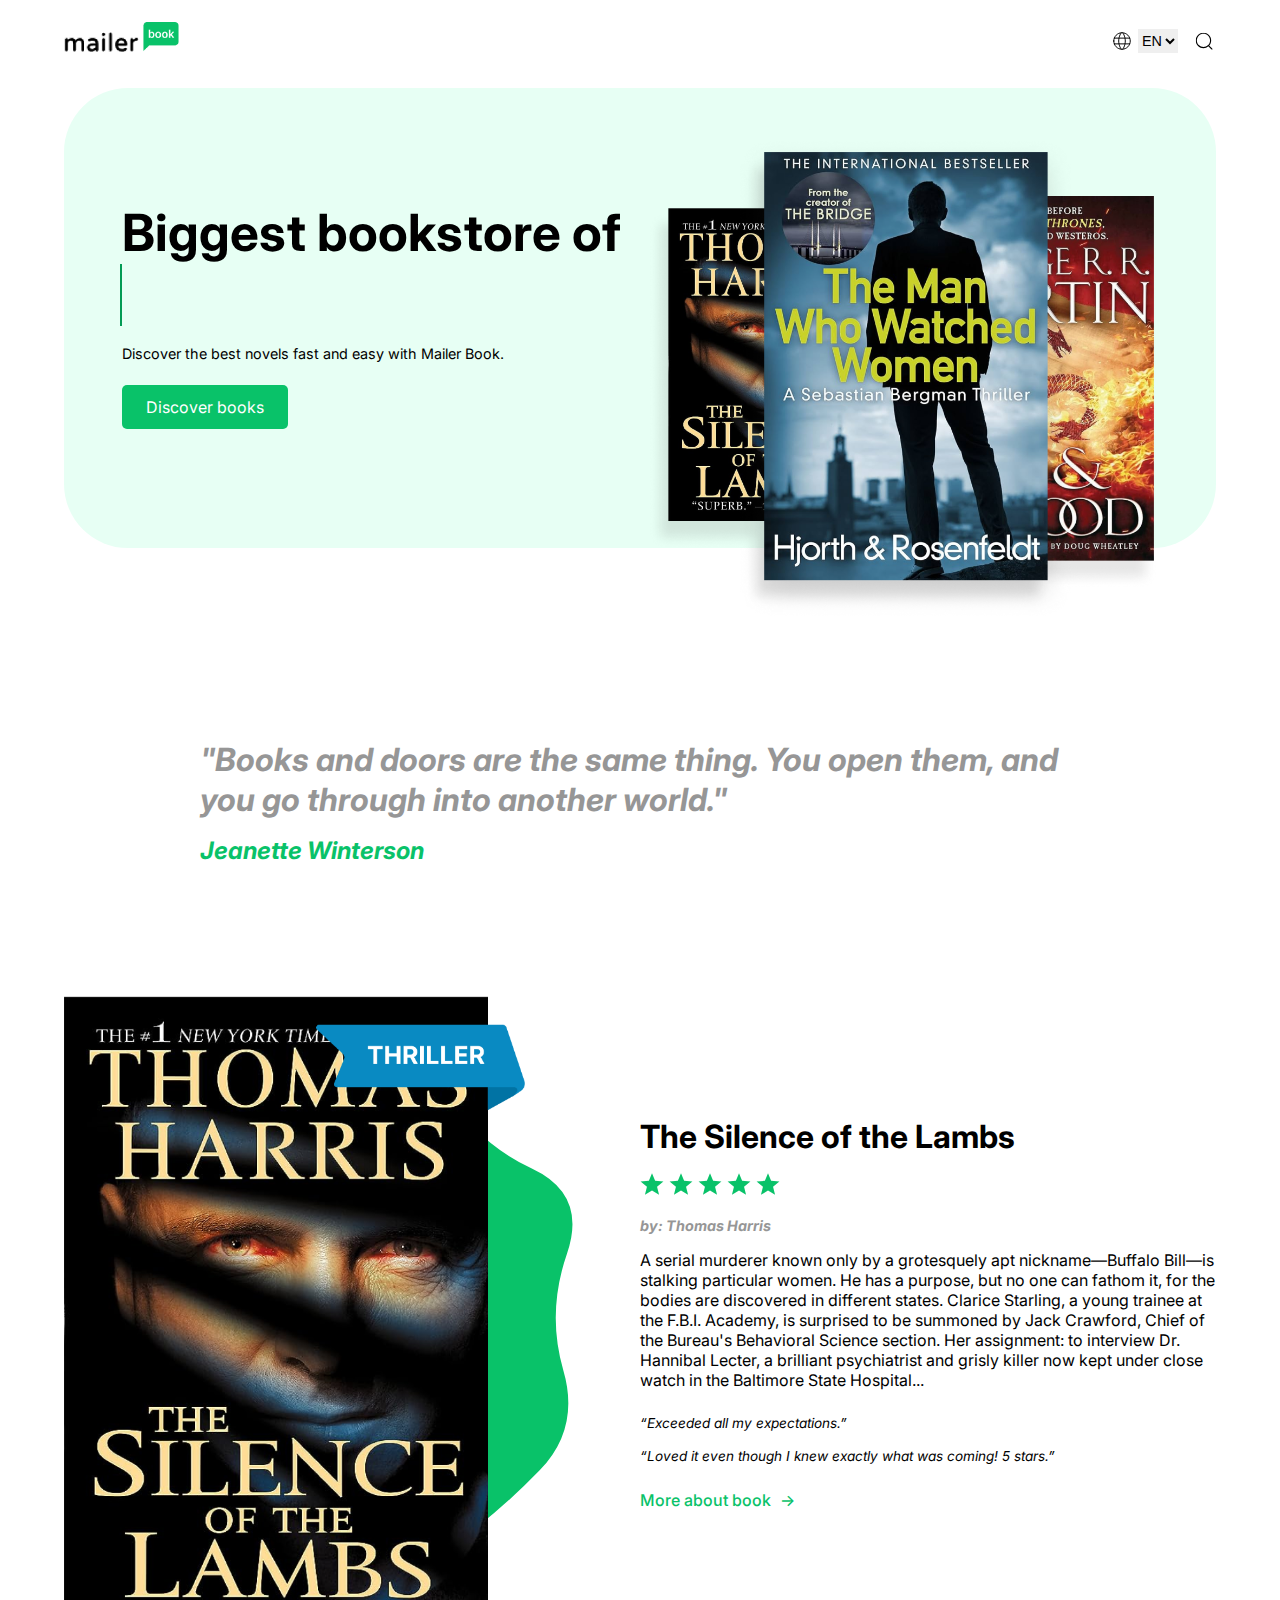
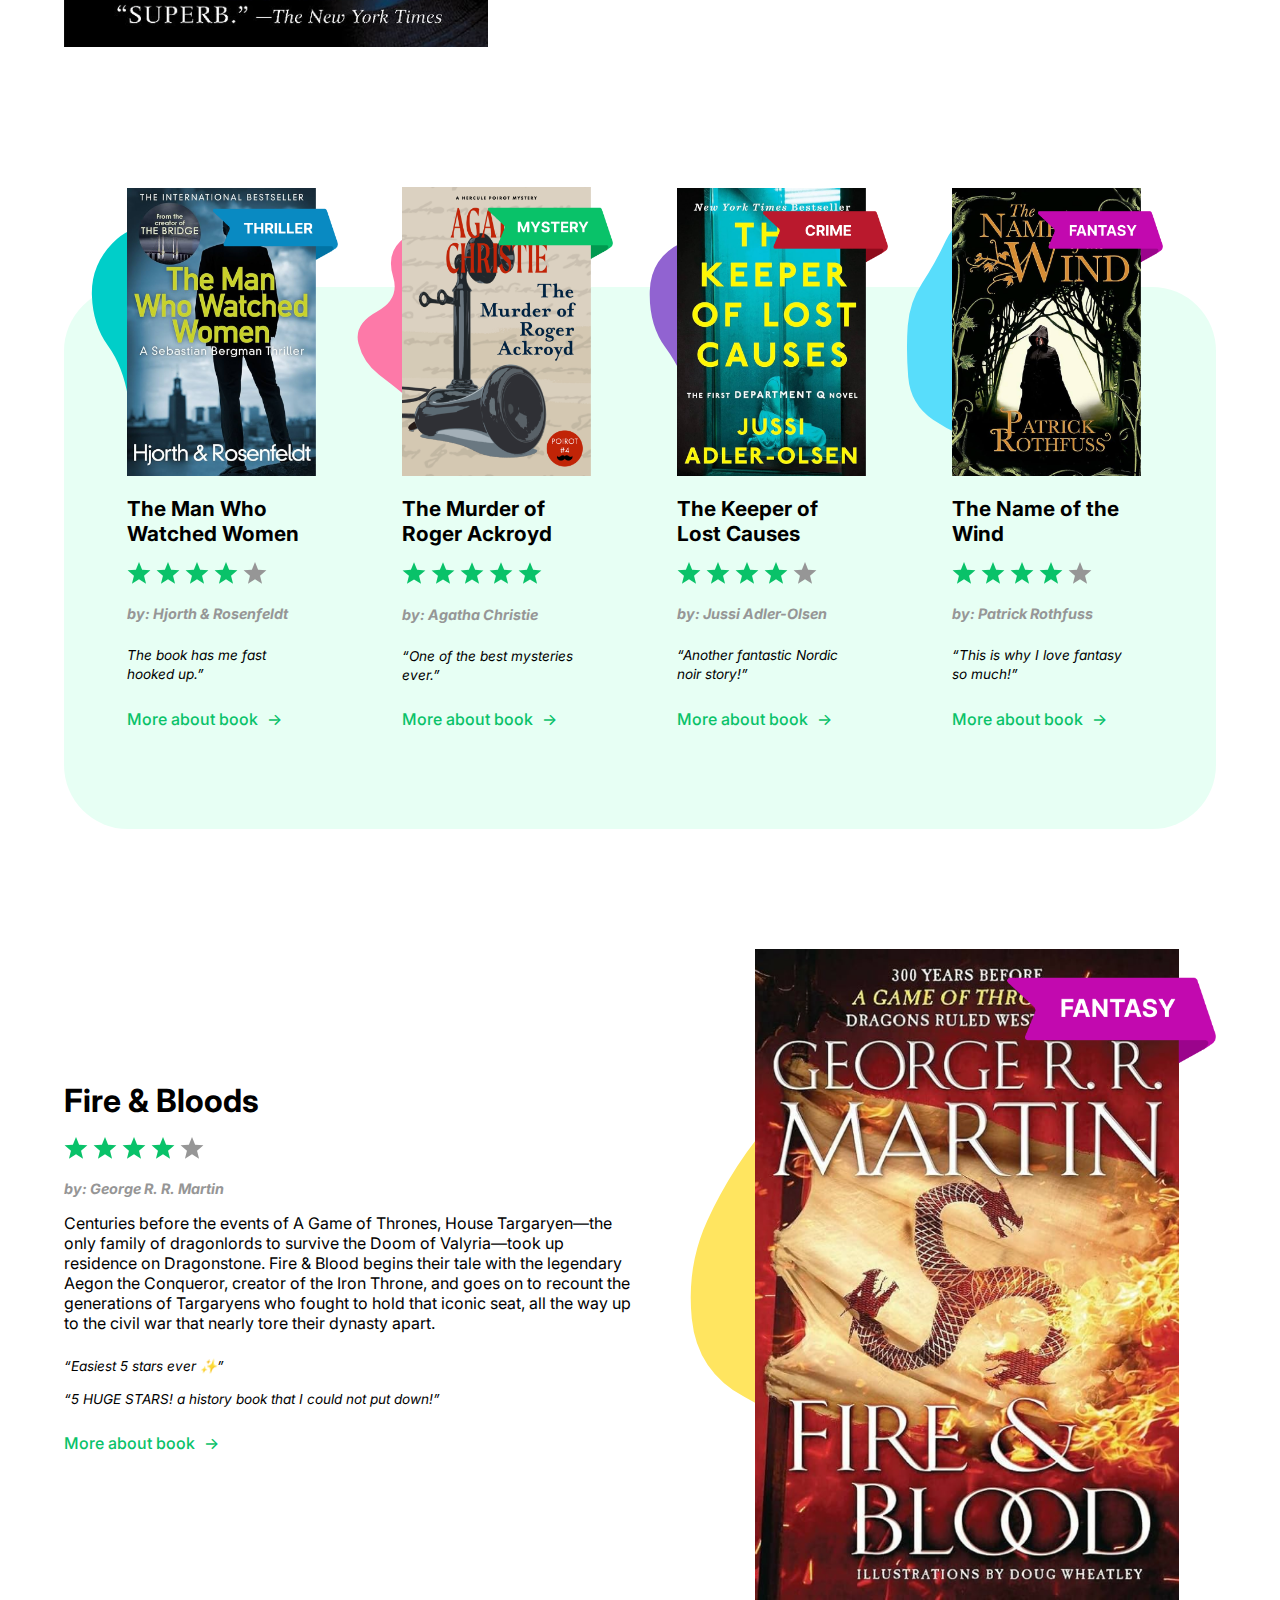
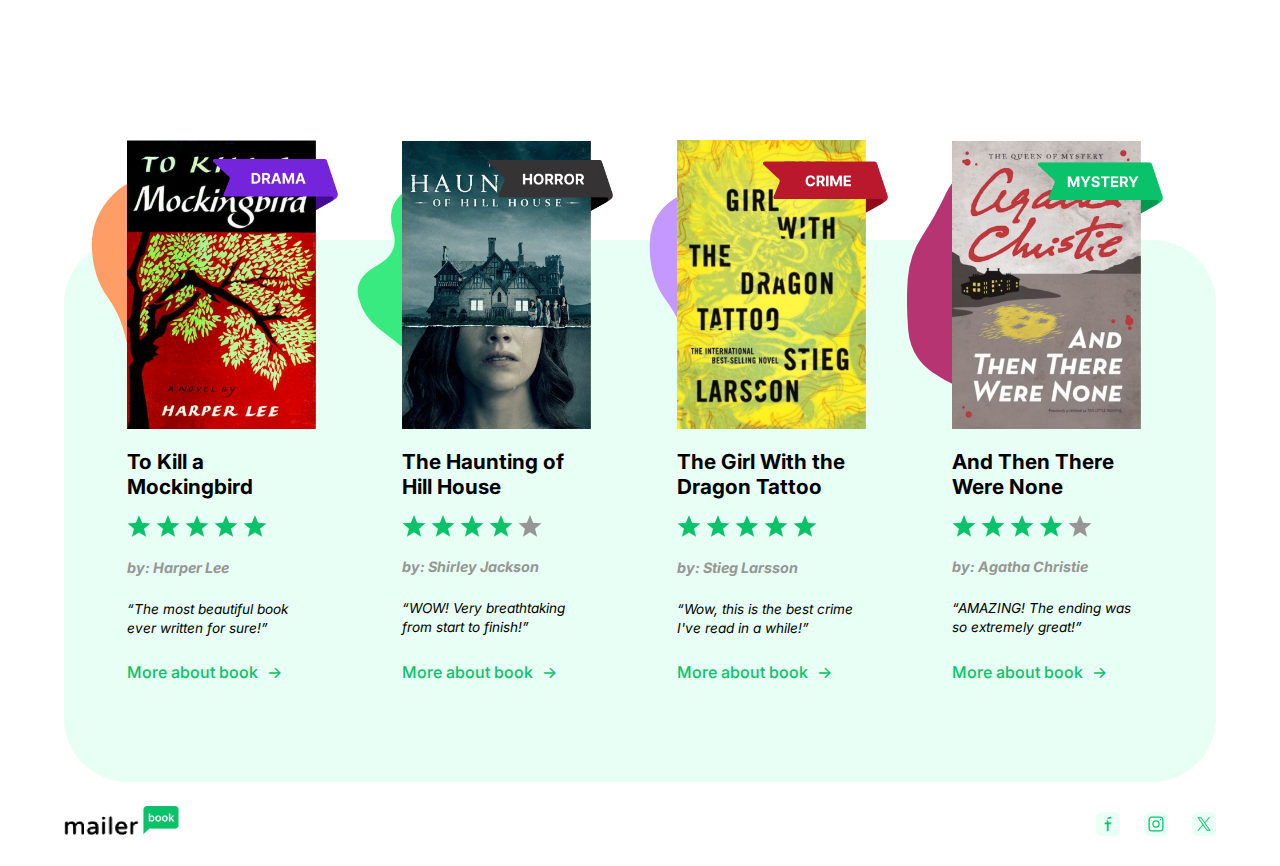
==== commit bd1d2471: "Update index.html" ====
--- a/index.html
+++ b/index.html
@@ -28,7 +28,6 @@
                     </select>
                     <img class="icon" src="./imgs/search.svg" alt="search"
                         style="margin-left: -10px;">
-                    <a class="mainButton" href="#">Promote books</a>
                 </div>
             </div>
         </div>
--- a/style.css
+++ b/style.css
@@ -361,7 +361,7 @@
 }
 
 .testimonials {
-    margin: 0 0 1.5rem 0;
+    margin: 1.5rem 0 1.5rem 0;
 }
 
 .testimonials p {
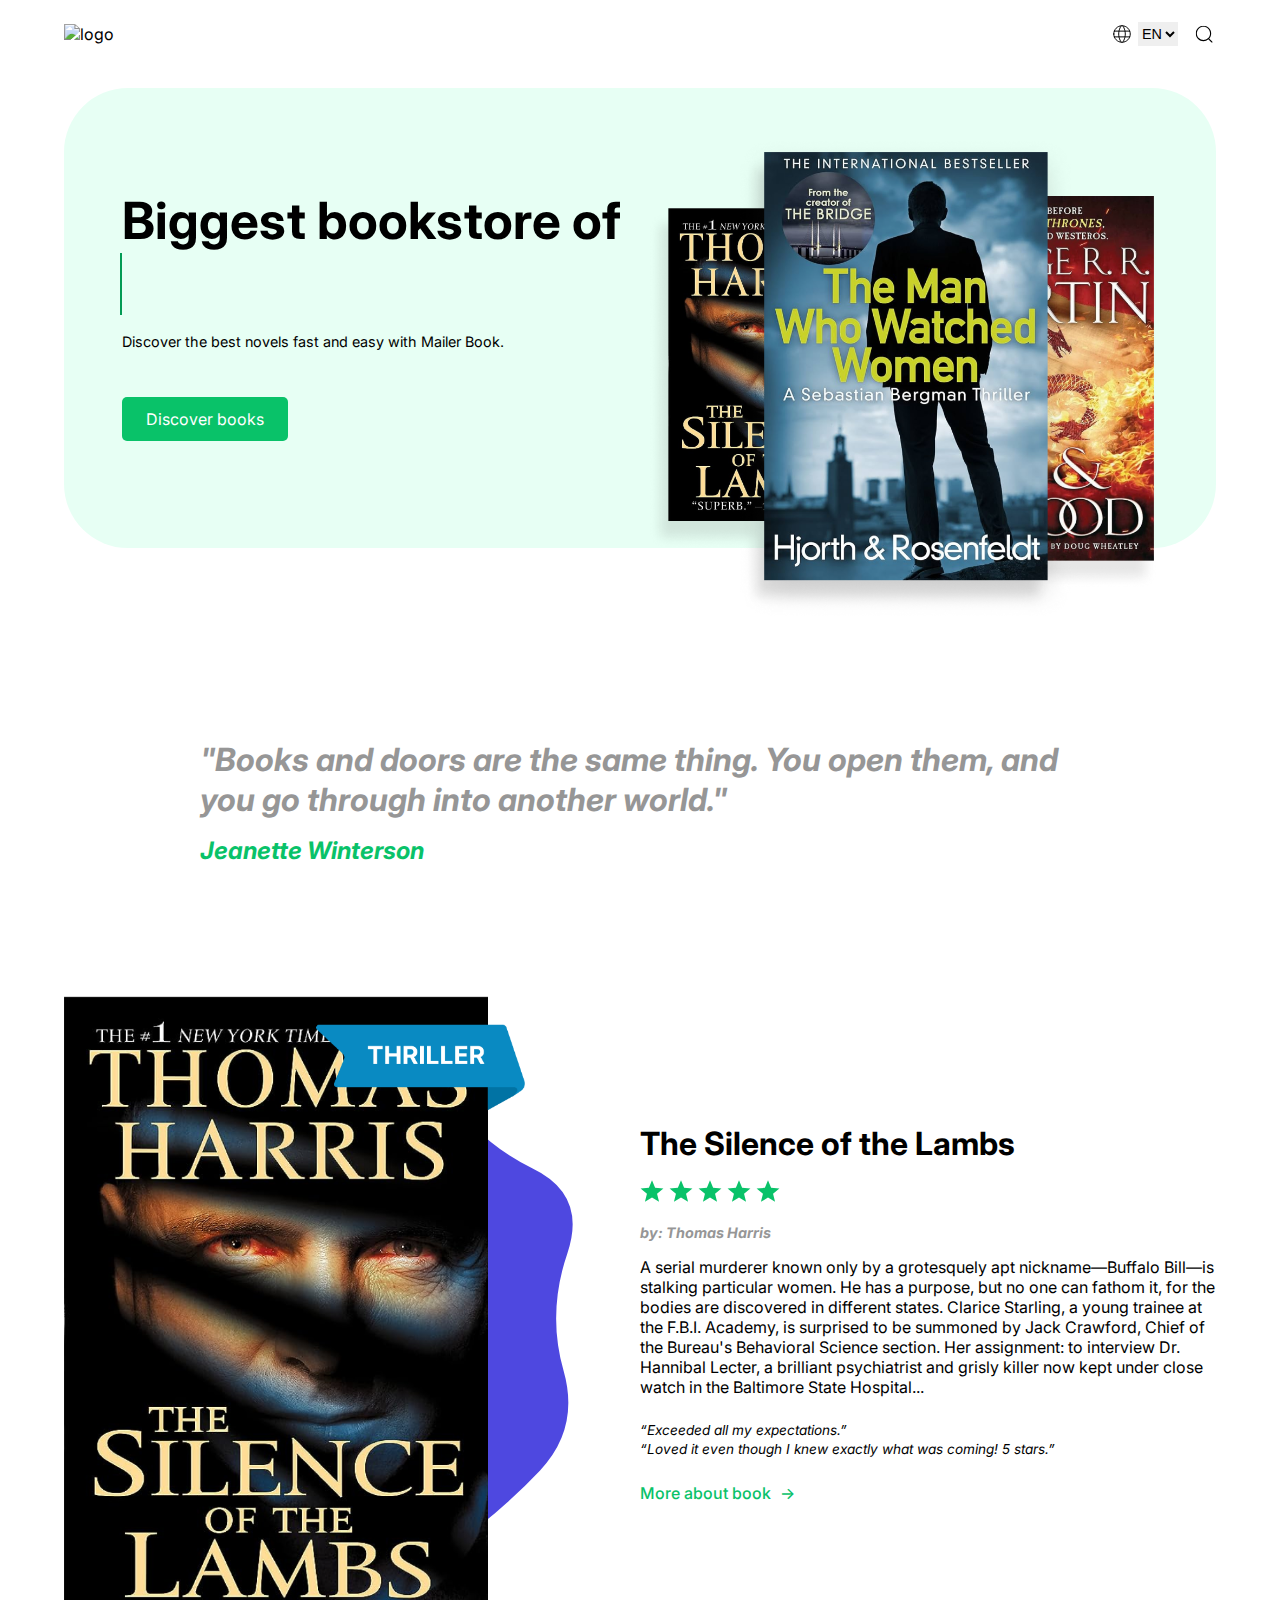
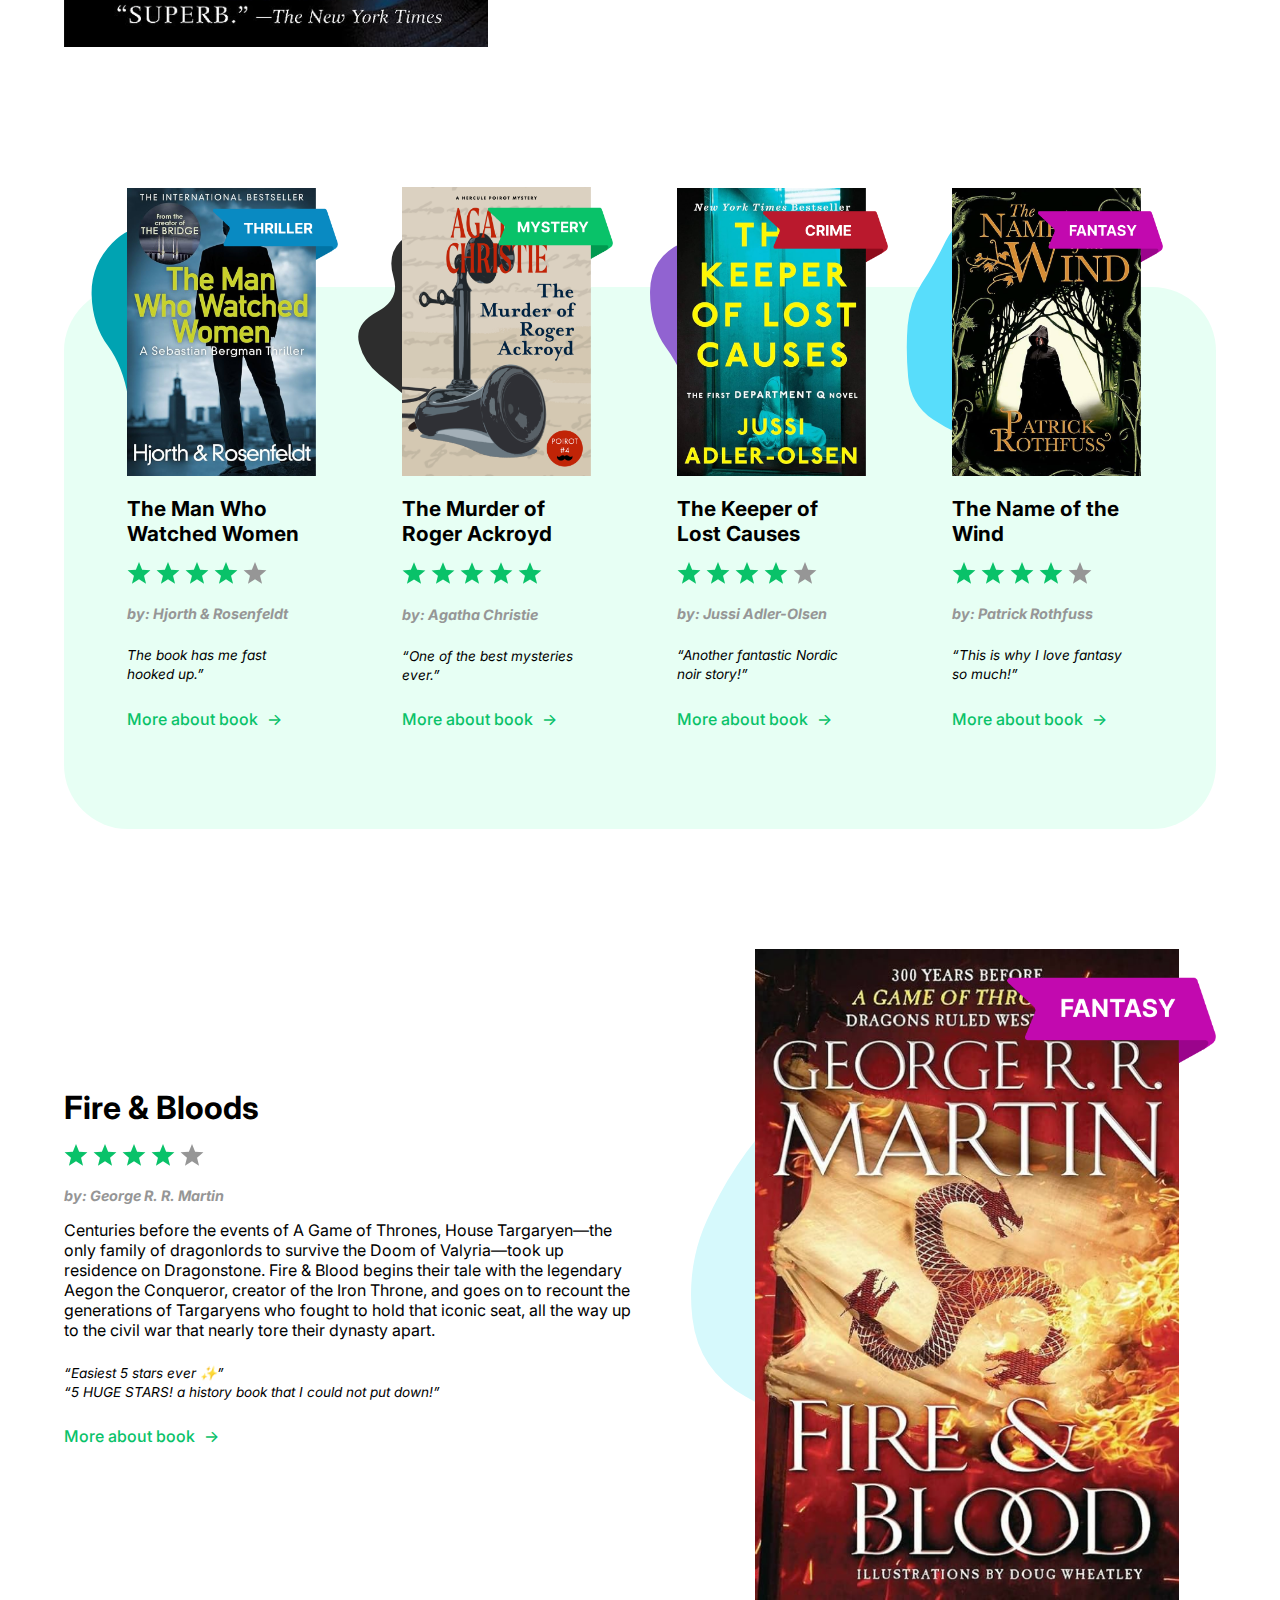
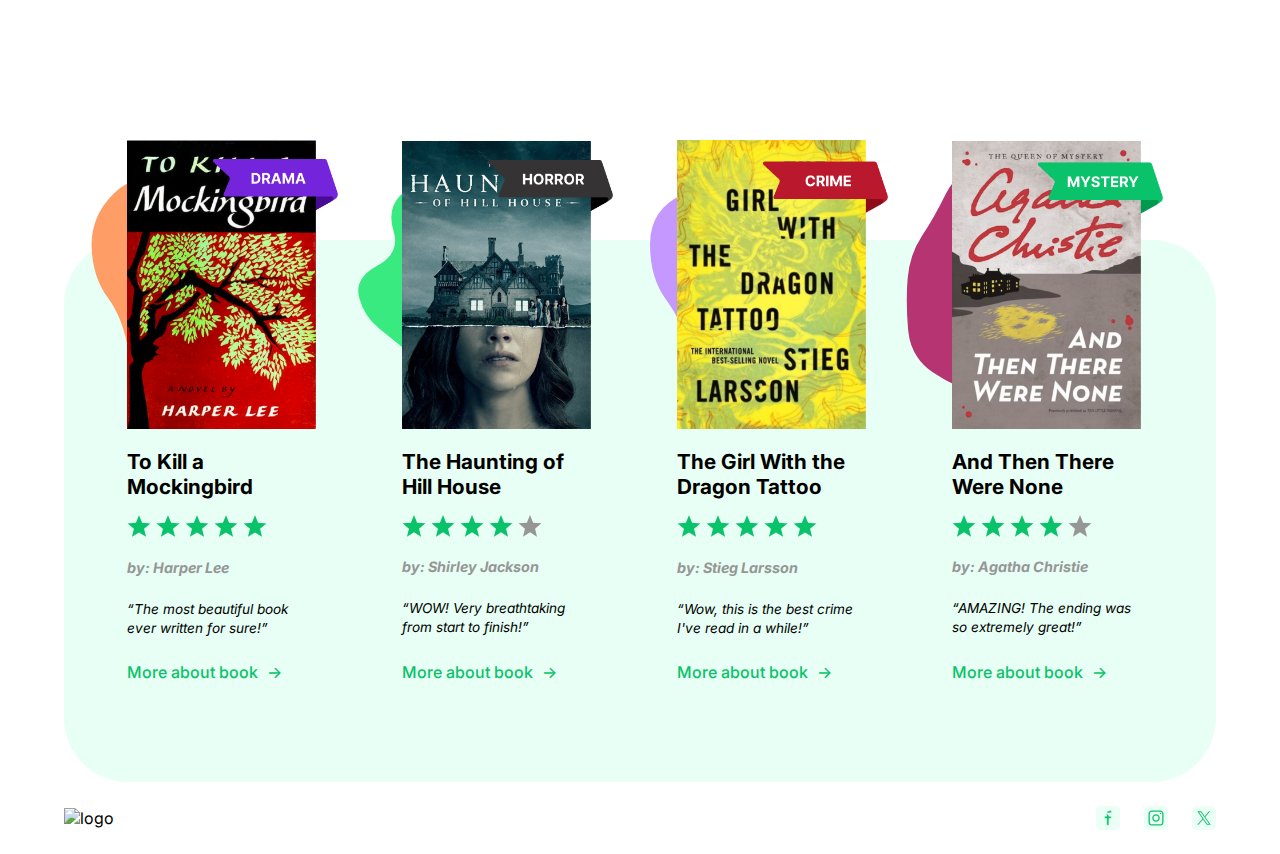
==== commit d1cabede: "Update index.html" ====
--- a/index.html
+++ b/index.html
@@ -18,7 +18,7 @@
         <div id="header">
             <div id="headerContent">
                 <div id="logo">
-                    <img src="./imgs/logo.png" alt="logo.png">
+                    <img src="./imgs/logo.svg" alt="logo">
                 </div>
                 <div id="icons">
                     <img class="icon" src="./imgs/language.svg" alt="language"
@@ -69,7 +69,7 @@
                             xmlns="http://www.w3.org/2000/svg"
                             xmlns:xlink="http://www.w3.org/1999/xlink"
                             width="100%" id="blobSvg">
-                            <path id="blob" fill="#09C269">
+                            <path id="blob" fill="#4E48E0">
                                 <animate attributeName="d"
                                     dur="10000ms"
                                     repeatCount="indefinite"
@@ -137,7 +137,7 @@
                             xmlns="http://www.w3.org/2000/svg"
                             xmlns:xlink="http://www.w3.org/1999/xlink"
                             width="100%" id="blobSvg">
-                            <path id="blob" fill="#00CEC9">
+                            <path id="blob" fill="#00A3B2">
                                 <animate attributeName="d"
                                     dur="10000ms"
                                     repeatCount="indefinite"
@@ -174,7 +174,7 @@
                             xmlns="http://www.w3.org/2000/svg"
                             xmlns:xlink="http://www.w3.org/1999/xlink"
                             width="100%" id="blobSvg">
-                            <path id="blob" fill="#FD79A8">
+                            <path id="blob" fill="#2D2D2D">
                                 <animate attributeName="d"
                                     dur="10000ms"
                                     repeatCount="indefinite"
@@ -293,13 +293,13 @@
                 </div>
                 <div class="bookImg">
                     <img class="mainPic" src="./imgs/book7.png"
-                        alt="The Silence of the Lambs">
+                        alt="Fire & Blood">
                     <div class="shape">
                         <svg viewBox="0 0 500 500"
                             xmlns="http://www.w3.org/2000/svg"
                             xmlns:xlink="http://www.w3.org/1999/xlink"
                             width="100%" id="blobSvg">
-                            <path id="blob" fill="#FFE560">
+                            <path id="blob" fill="#D6F9FC">
                                 <animate attributeName="d"
                                     dur="10000ms"
                                     repeatCount="indefinite"
@@ -479,7 +479,7 @@
         <!--Footer-->
         <div id="footer">
             <div id="logo">
-                <img src="./imgs/logo.png" alt="logo.png">
+                <img src="./imgs/logo.svg" alt="logo">
             </div>
             <div id="social">
                 <img src="./imgs/fb.svg">
--- a/style.css
+++ b/style.css
@@ -140,6 +140,7 @@
 #animatedTxt span::after {
     content: "";
     position: absolute;
+    top: 0;
     width: calc(100% + 8px);
     height: 100%;
     border-left: 2px solid var(--hoverGreen);
@@ -214,7 +215,7 @@
 #smallerTxt {
     font-size: 1.2rem;
     line-height: 1.75rem;
-    margin: 1rem 0 2rem 0;
+    margin: 1rem 0 3.5rem 0;
     color: var(--black);
 }
 
@@ -368,6 +369,7 @@
     font-size: 0.9rem;
     font-style: italic;
     line-height: 1.5rem;
+    margin: 0;
 }
 
 
@@ -584,6 +586,11 @@
         font-style: italic;
         line-height: 1.1rem;
     }
+
+    #smallerTxt {
+        font-size: 1.2rem;
+        line-height: 1.3rem;
+    }
     
 }
 
@@ -599,7 +606,7 @@
 
     #heroTxt {
         grid-template-columns: 1fr;
-        gap: 2rem;
+        gap: 3rem;
     }
 
     #animatedTxt h1 {
@@ -624,11 +631,6 @@
     .mainPic {
         width: 60%;
     }
-
-    /* .bookImg:nth-child(1),
-    .bookImg:nth-child(2) {
-        justify-content: center;
-    } */
 
     .gridBook {
         grid-template-columns: 1fr 1fr;
@@ -689,10 +691,6 @@
         width: 30%;
     }
 
-    .icon, #english {
-        display: none;
-    }
-
     #hero {
         height: 570px;
     }
@@ -730,4 +728,4 @@
         justify-content: space-around;
     }
     
-}+}
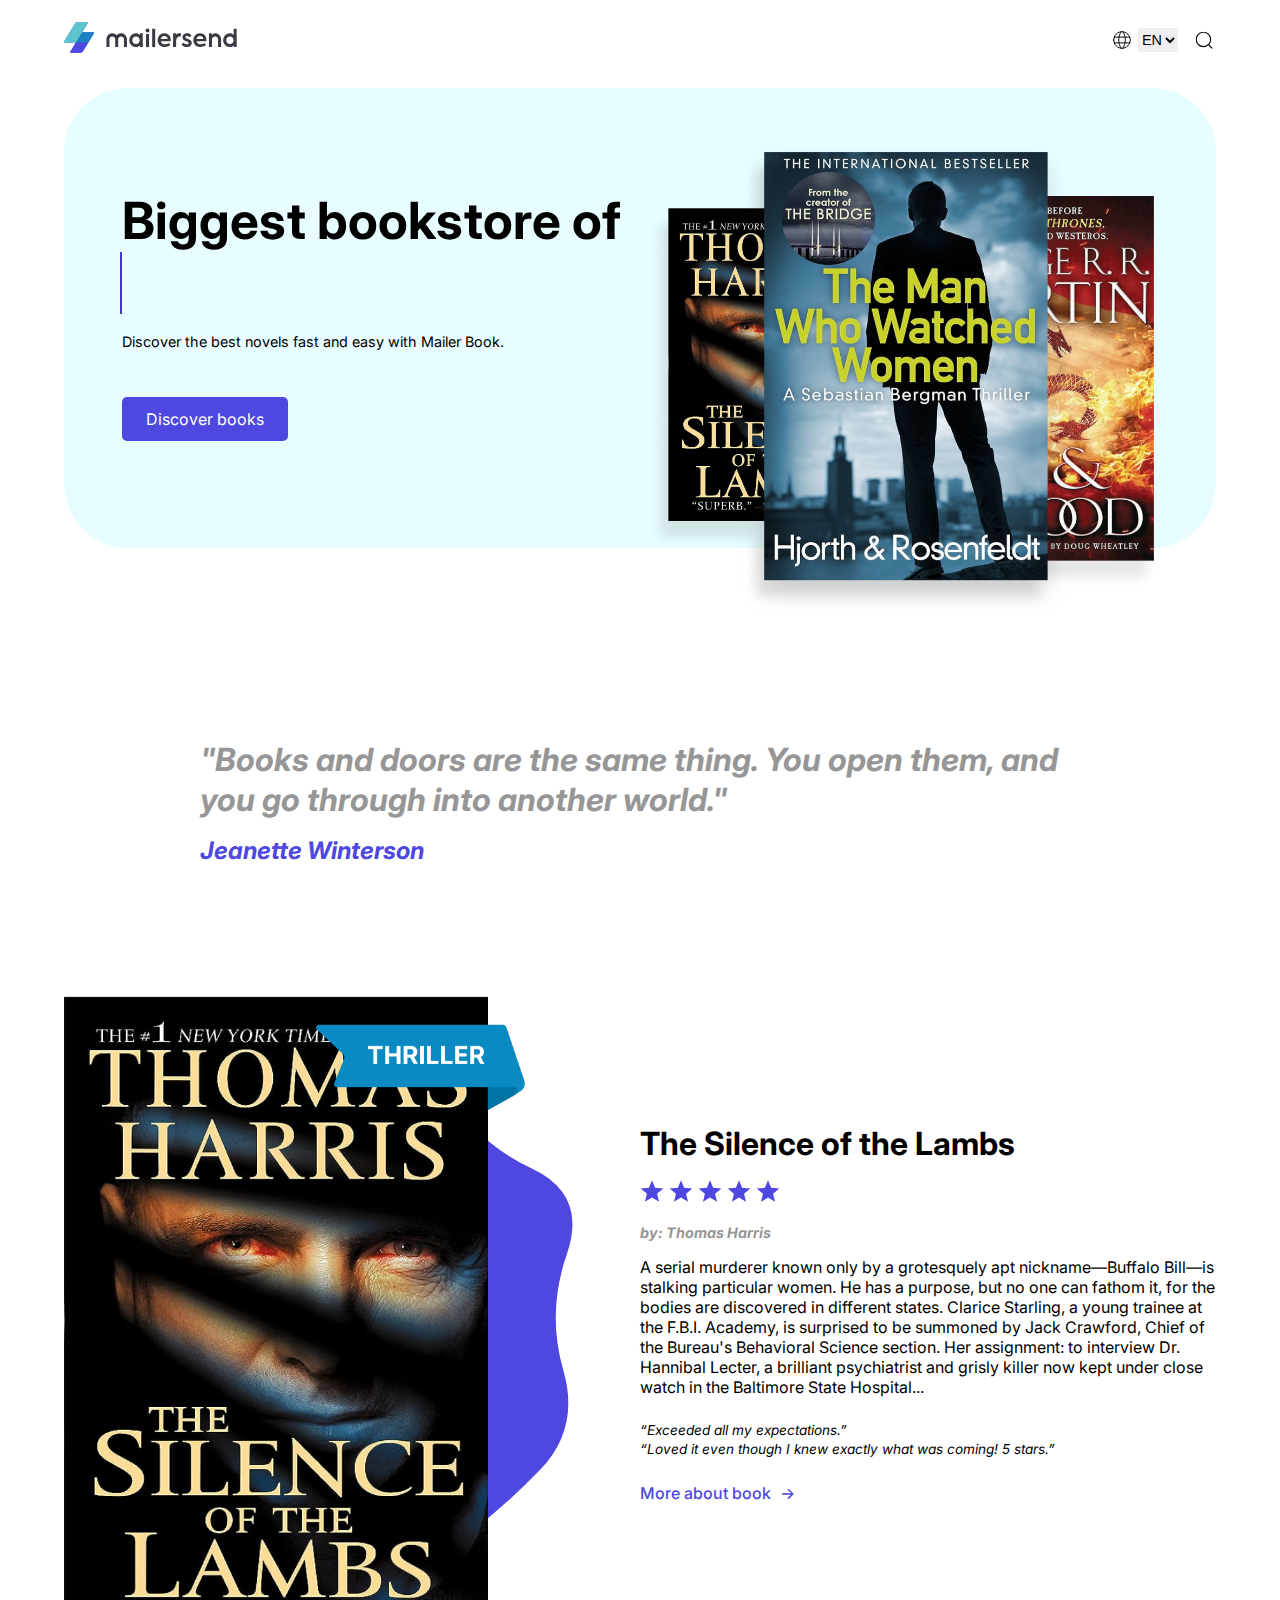
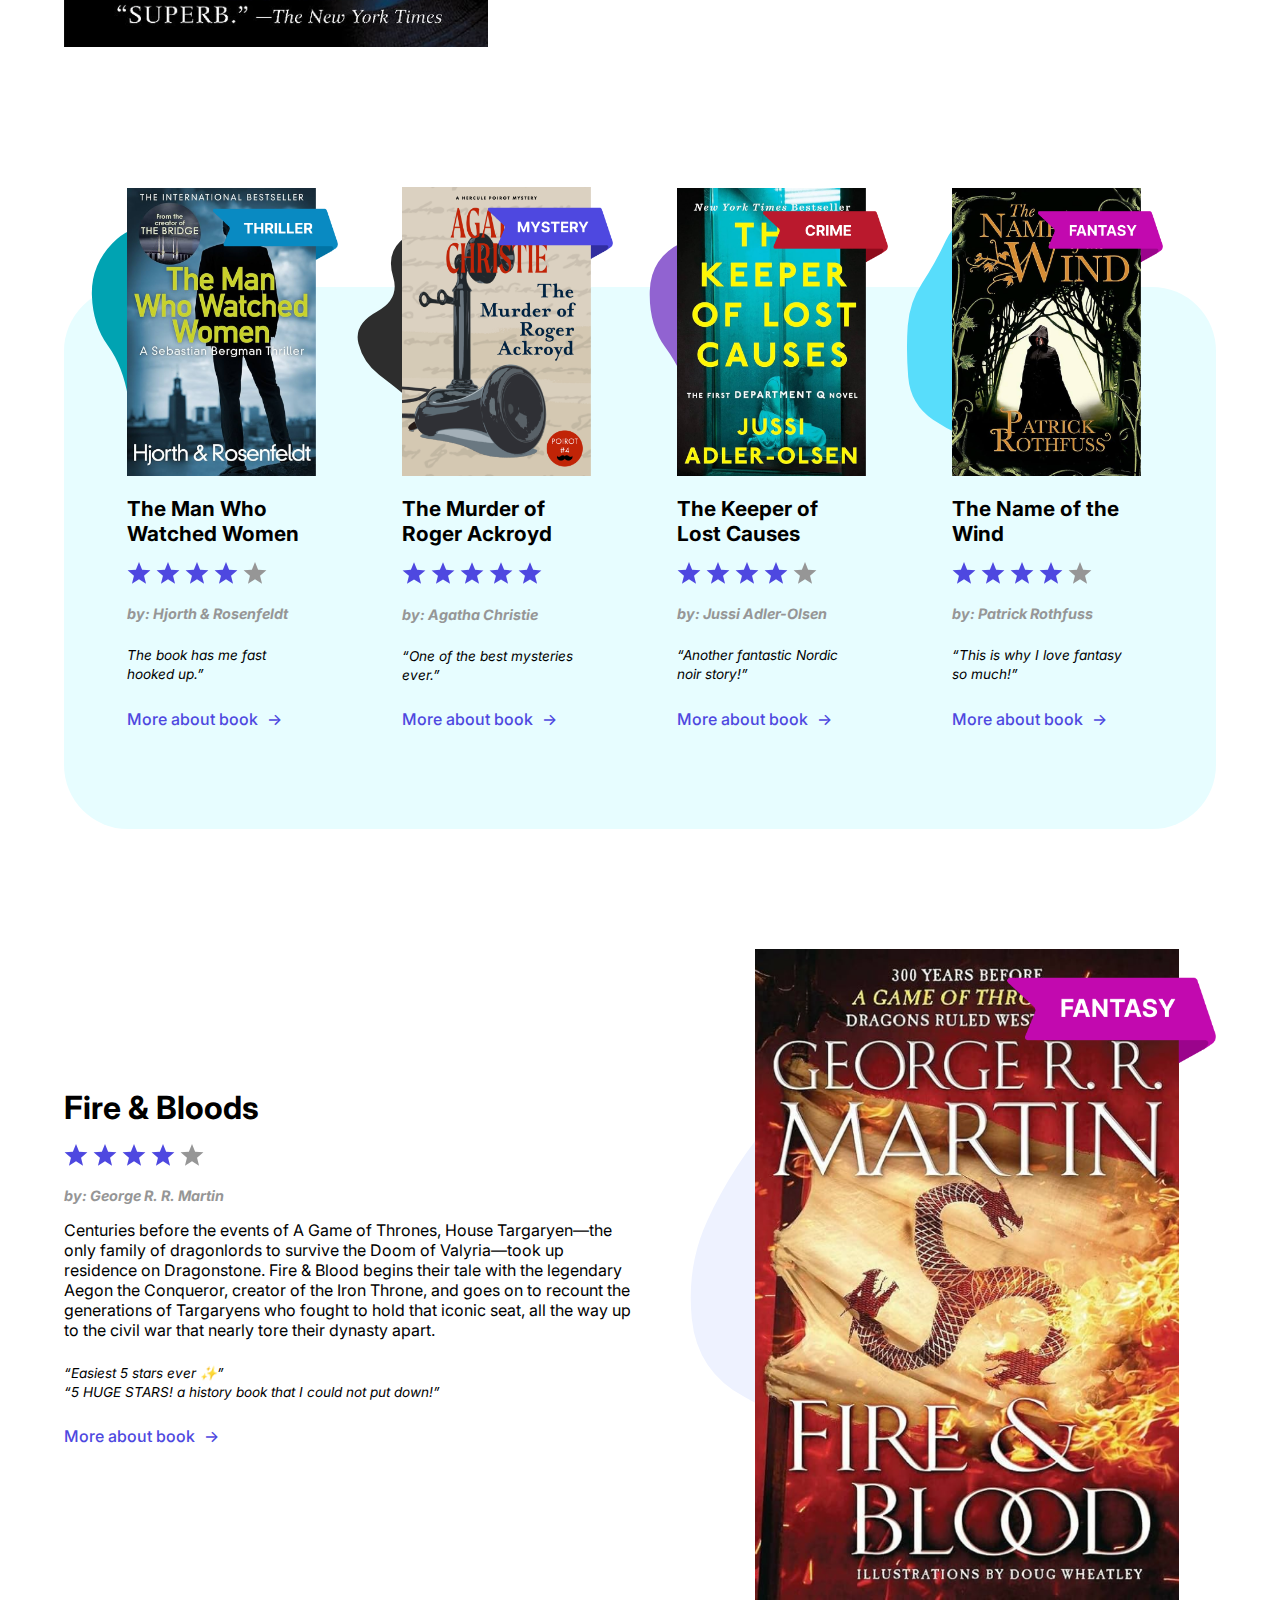
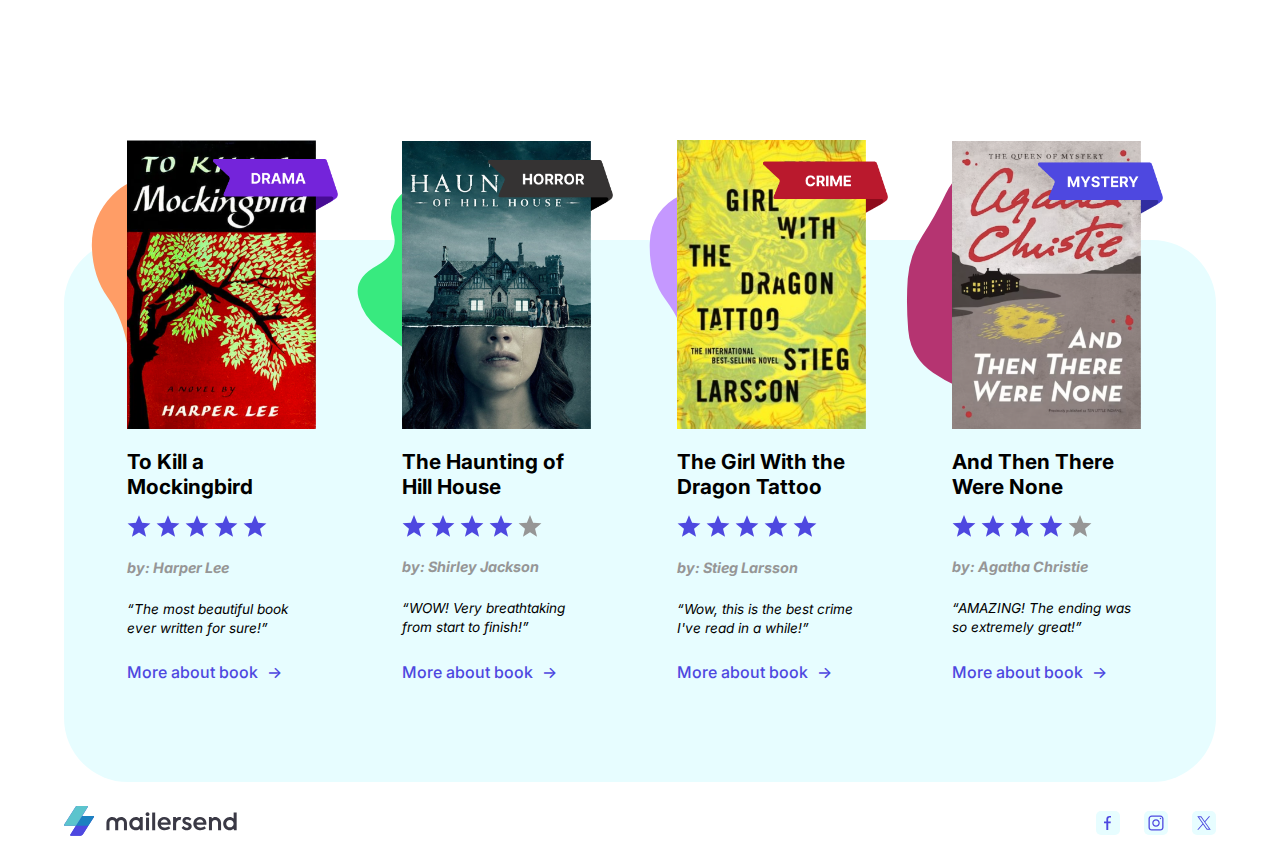
==== commit 3a14c9b9: "Update index.html" ====
--- a/index.html
+++ b/index.html
@@ -299,7 +299,7 @@
                             xmlns="http://www.w3.org/2000/svg"
                             xmlns:xlink="http://www.w3.org/1999/xlink"
                             width="100%" id="blobSvg">
-                            <path id="blob" fill="#D6F9FC">
+                            <path id="blob" fill="#EEF2FF">
                                 <animate attributeName="d"
                                     dur="10000ms"
                                     repeatCount="indefinite"
--- a/style.css
+++ b/style.css
@@ -1,10 +1,10 @@
 :root {
-    --green: #09C269;
+    --blue: #4E48E0;
     --white: #fff;
     --black: #000;
-    --hoverGreen: #039B54;
+    --hoverBlue: #4337C9;
     --gray: #969696;
-    --lightGreen: #E7FFF4;
+    --lightBlue: #E7FDFF;
 }
 
 html,
@@ -42,7 +42,7 @@
 }
 
 #logo {
-    width: 10%;
+    width: 15%;
     height: auto;
 }
 
@@ -65,7 +65,7 @@
 }
 
 .mainButton {
-    background: var(--green);
+    background: var(--blue);
     border-radius: 5px;
     color: #fff;
     padding: 12px 24px;
@@ -73,7 +73,7 @@
 }
 
 .mainButton:hover {
-    background: var(--hoverGreen);
+    background: var(--hoverBlue);
     transition: 0.3s;
 }
 
@@ -84,7 +84,7 @@
 #hero {
     max-width: 1500px;
     width: 90%;
-    background-color: var(--lightGreen);
+    background-color: var( --lightBlue);
     border-radius: 4rem;
     margin: auto;
     height: 570px;
@@ -133,25 +133,24 @@
 
 #animatedTxt span::before {
     content: "thrillers.";
-    color: var(--green);
+    color: var(--blue);
     animation: words 20s infinite;
 }
 
 #animatedTxt span::after {
     content: "";
     position: absolute;
-    top: 0;
     width: calc(100% + 8px);
     height: 100%;
-    border-left: 2px solid var(--hoverGreen);
-    background-color: var(--lightGreen);
+    border-left: 2px solid var(--hoverBlue);
+    background-color: var( --lightBlue);
     right: -8px;
     animation: cursor 0.8s infinite, typing 20s steps(14) infinite;
 }
 
 @keyframes cursor {
     to {
-        border-left: 2px solid var(--green);
+        border-left: 2px solid var(--blue);
     }
 }
 
@@ -253,7 +252,7 @@
 #personName {
     font-size: 1.5rem;
     font-style: italic;
-    color: var(--green);
+    color: var(--blue);
     margin: 16px 0;
     font-weight: 700;
 }
@@ -275,12 +274,12 @@
     position: relative;
     font-size: 1rem;
     text-decoration: none;
-    color: var(--green);
+    color: var(--blue);
     font-weight: 500;
 }
 
 .button:hover {
-    color: var(--hoverGreen);
+    color: var(--hoverBlue);
 }
 
 .button::after {
@@ -299,16 +298,16 @@
 .button::before {
     content: "";
     position: absolute;
-    background: var(--lightGreen);
+    background: var( --lightBlue);
     bottom: -4px;
     height: 2px;
     width: 0;
     transition: 0.3s ease;
-    background: var(--green);
+    background: var(--blue);
 }
 
 .button:hover::before {
-    color: var(--hoverGreen);
+    color: var(--hoverBlue);
     width: 100%;
 }
 
@@ -376,7 +375,7 @@
 .gridBooks {
     max-width: 1600px;
     width: 90%;
-    background-color: var(--lightGreen);
+    background-color: var( --lightBlue);
     border-radius: 4rem;
     margin: auto;
     height: auto;
@@ -596,7 +595,7 @@
 
 @media screen and (max-width: 850px) {
     #logo {
-        width: 15%;
+        width: 20%;
     }
 
     #hero {
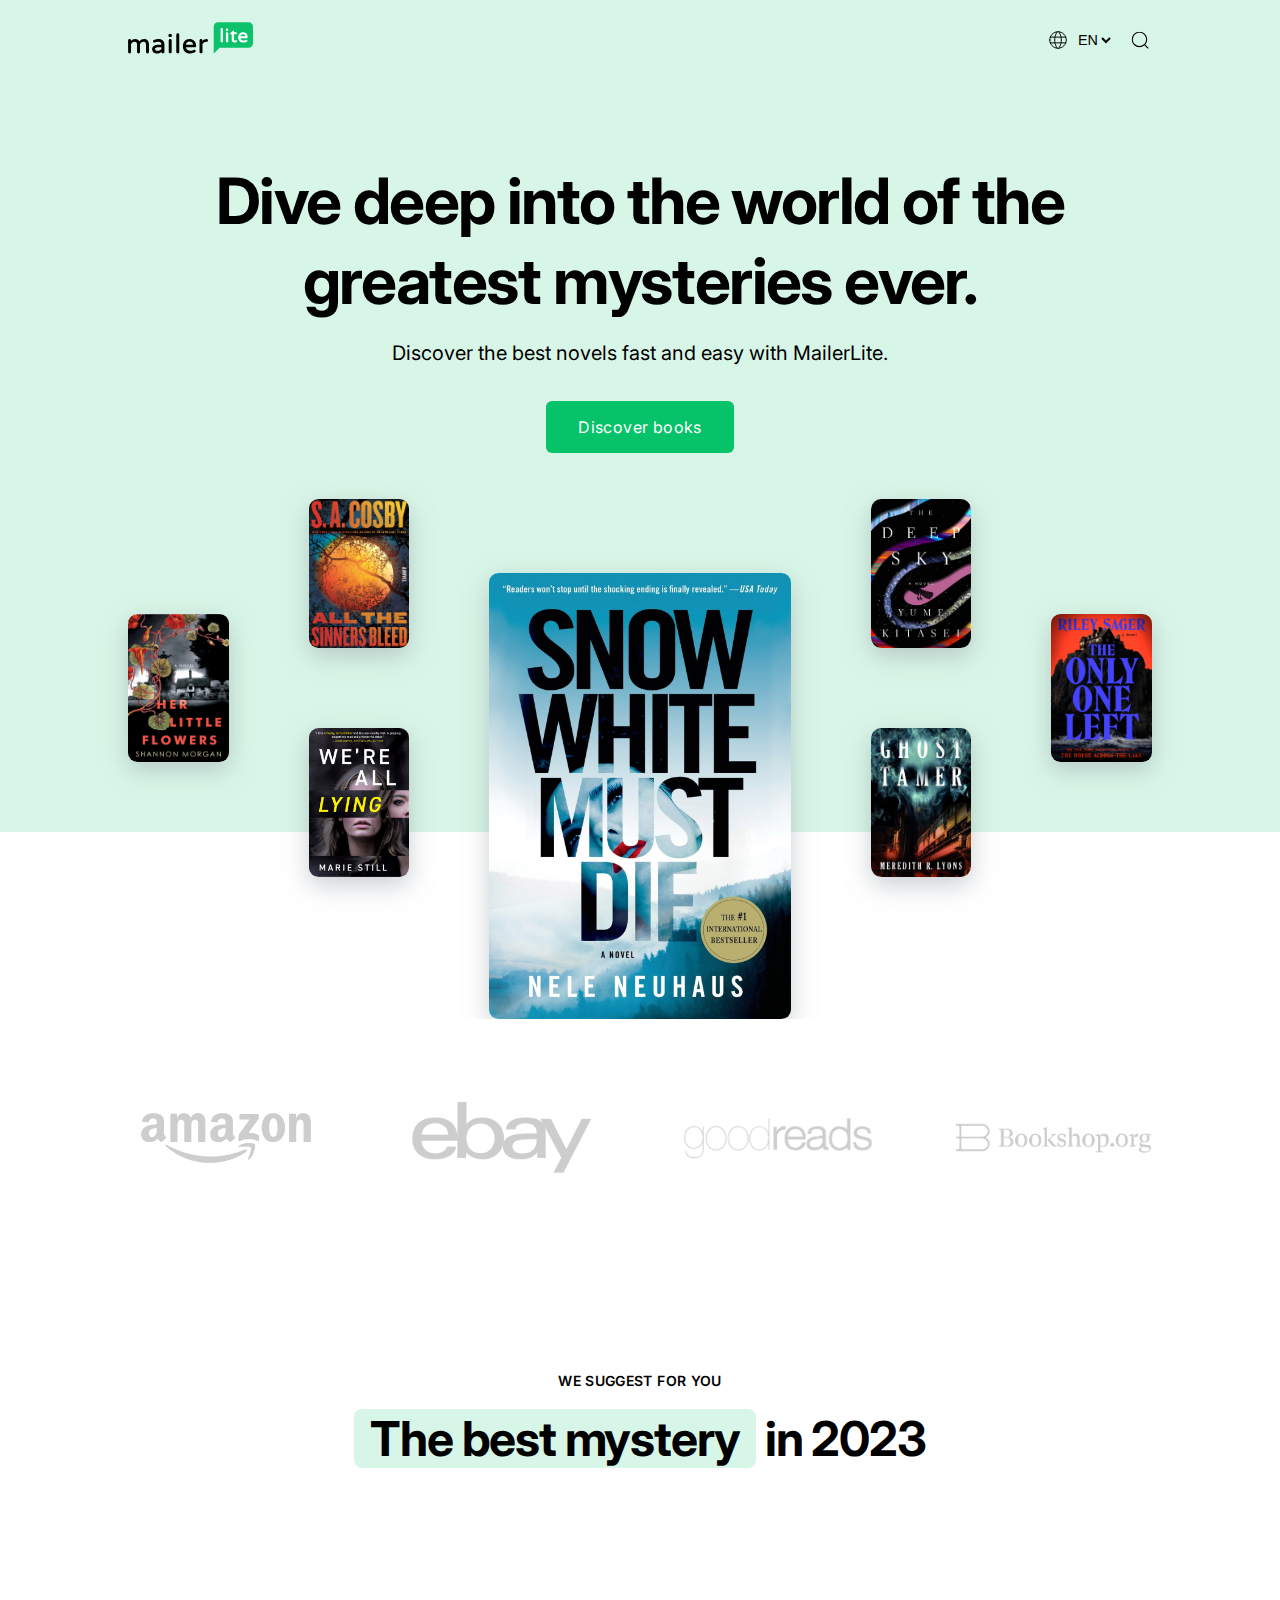
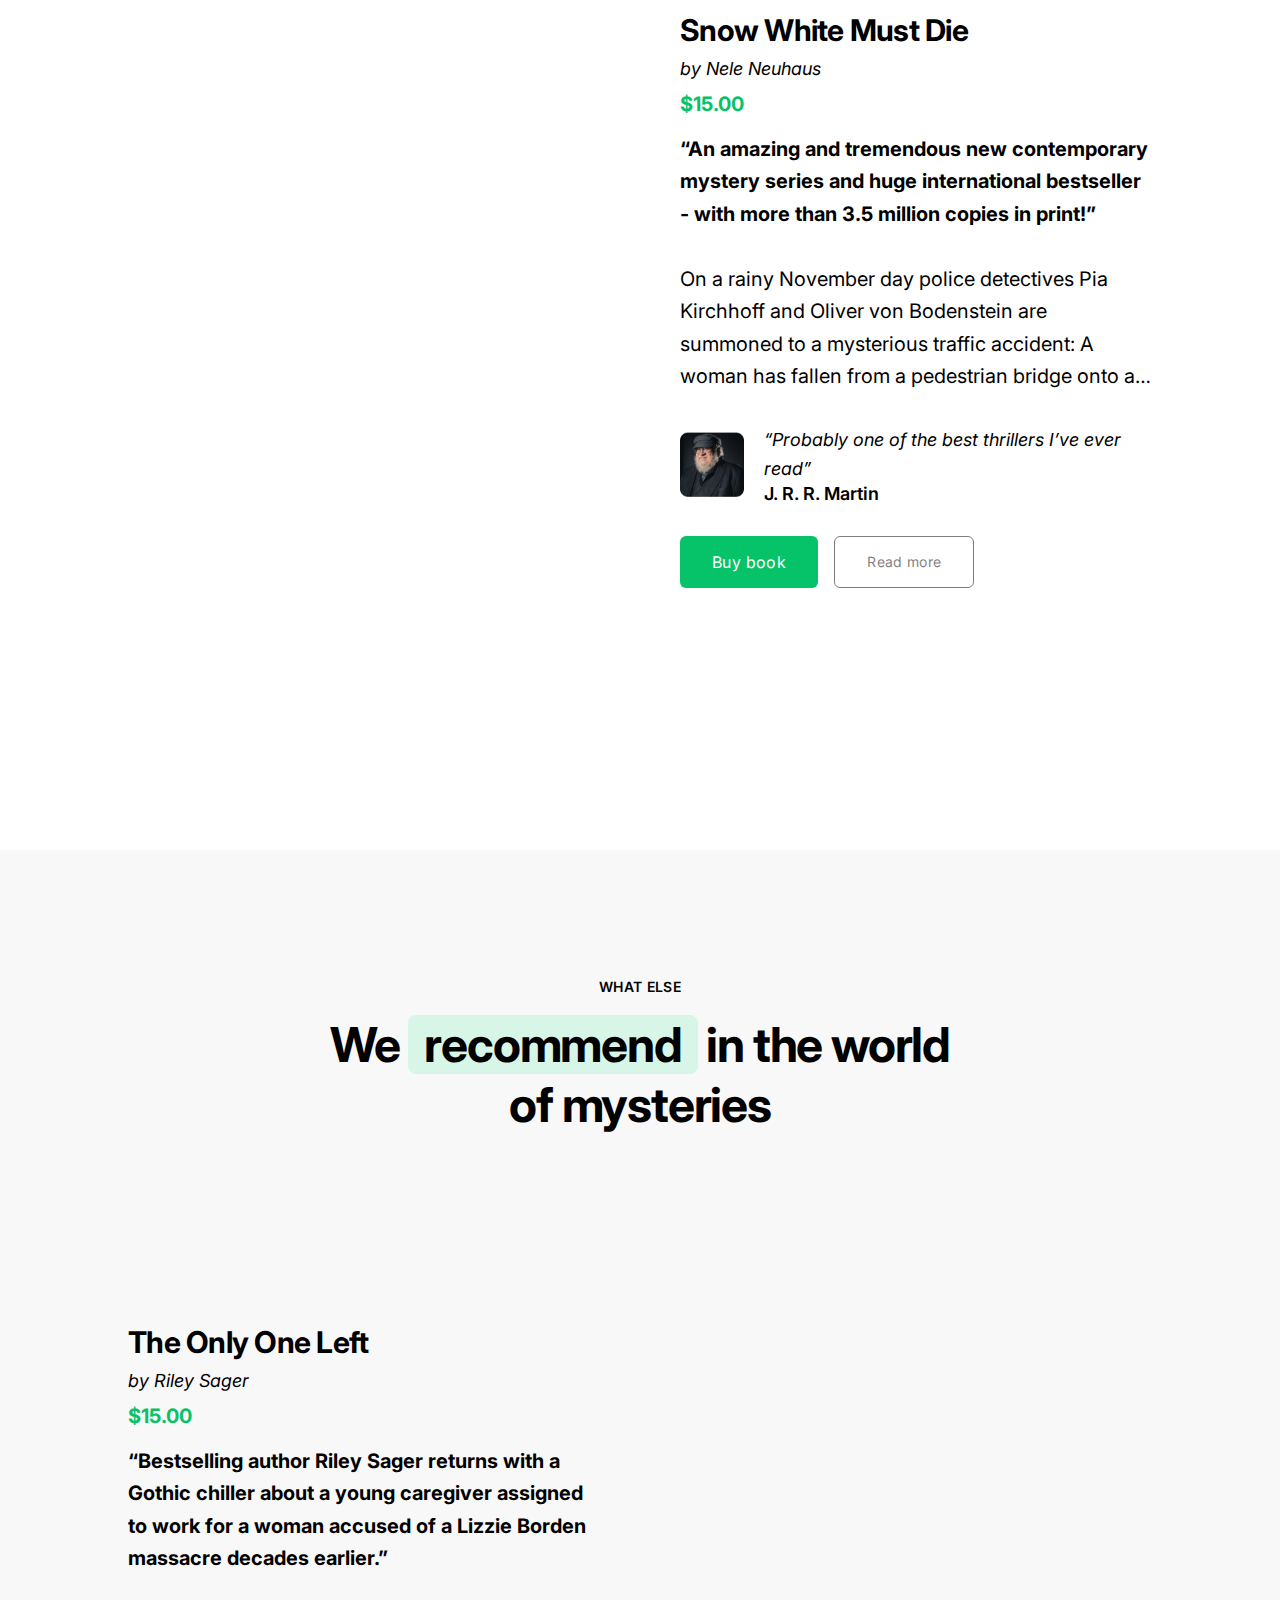
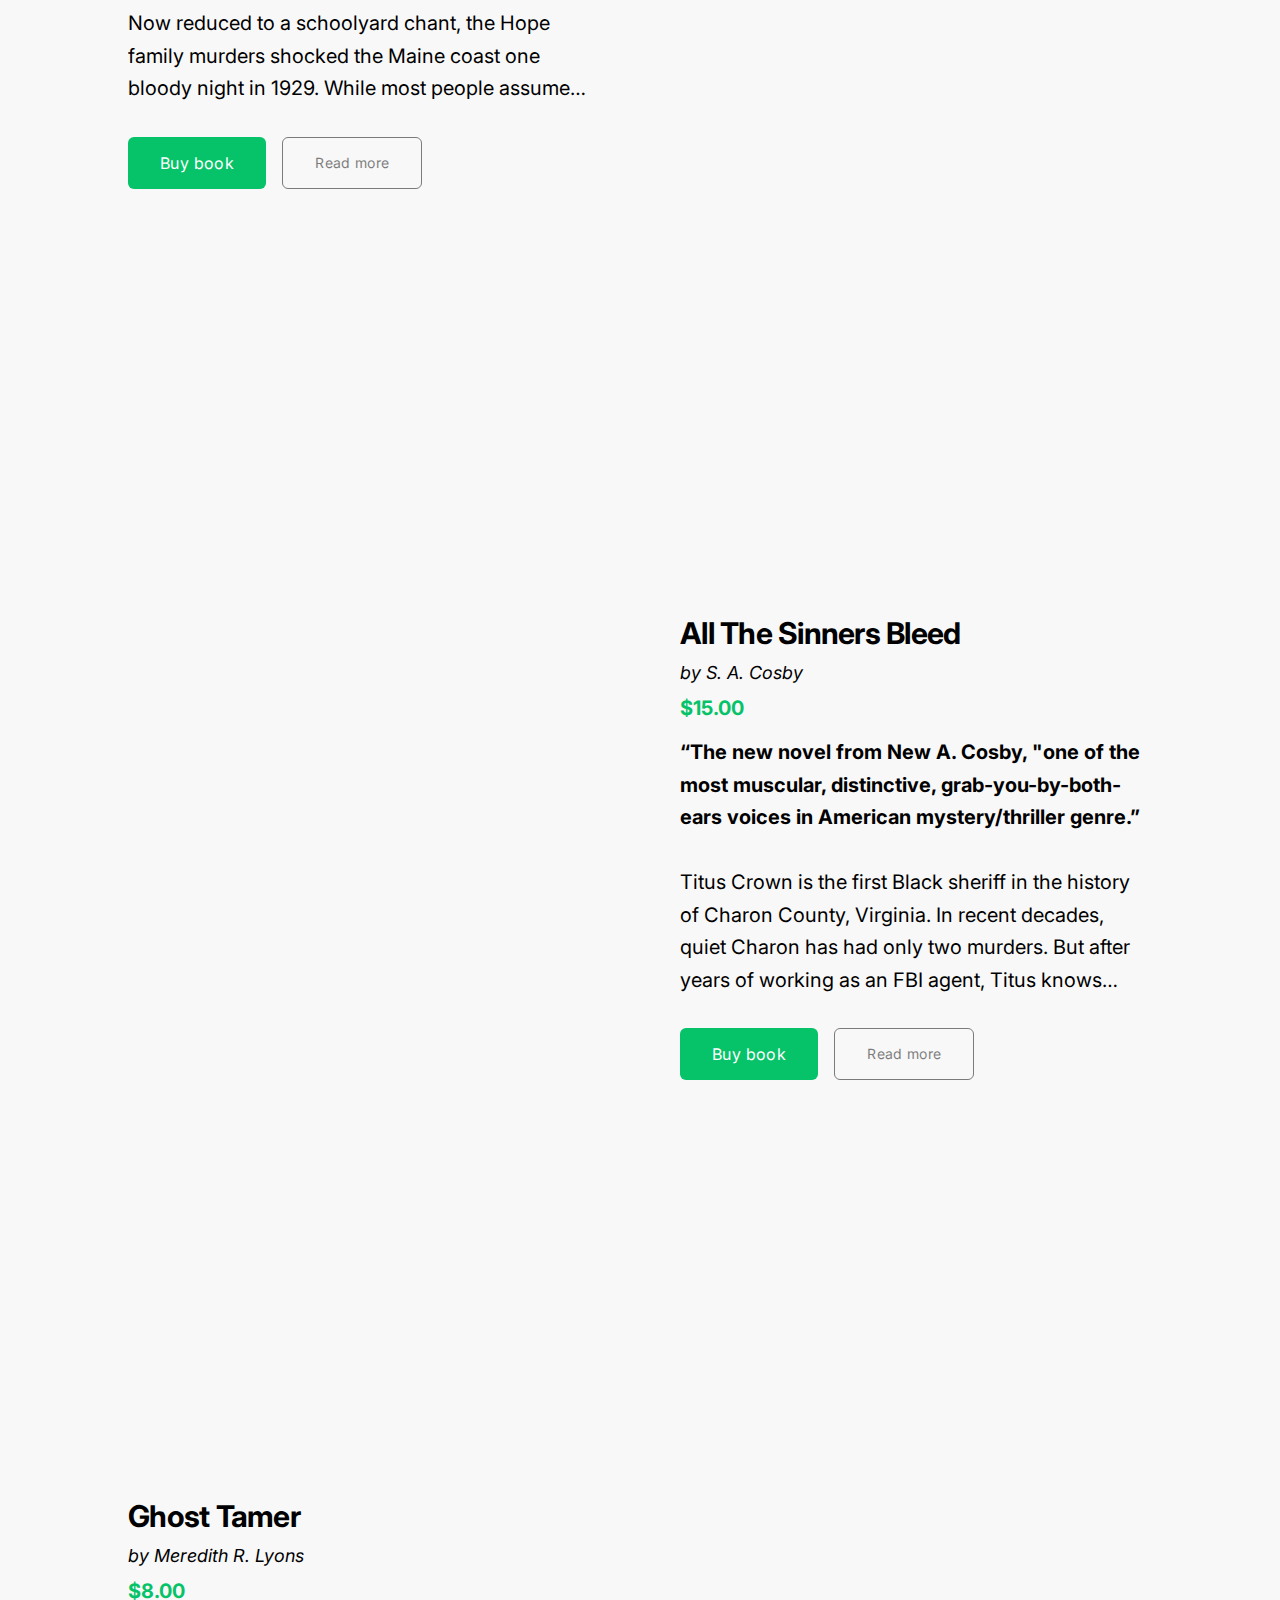
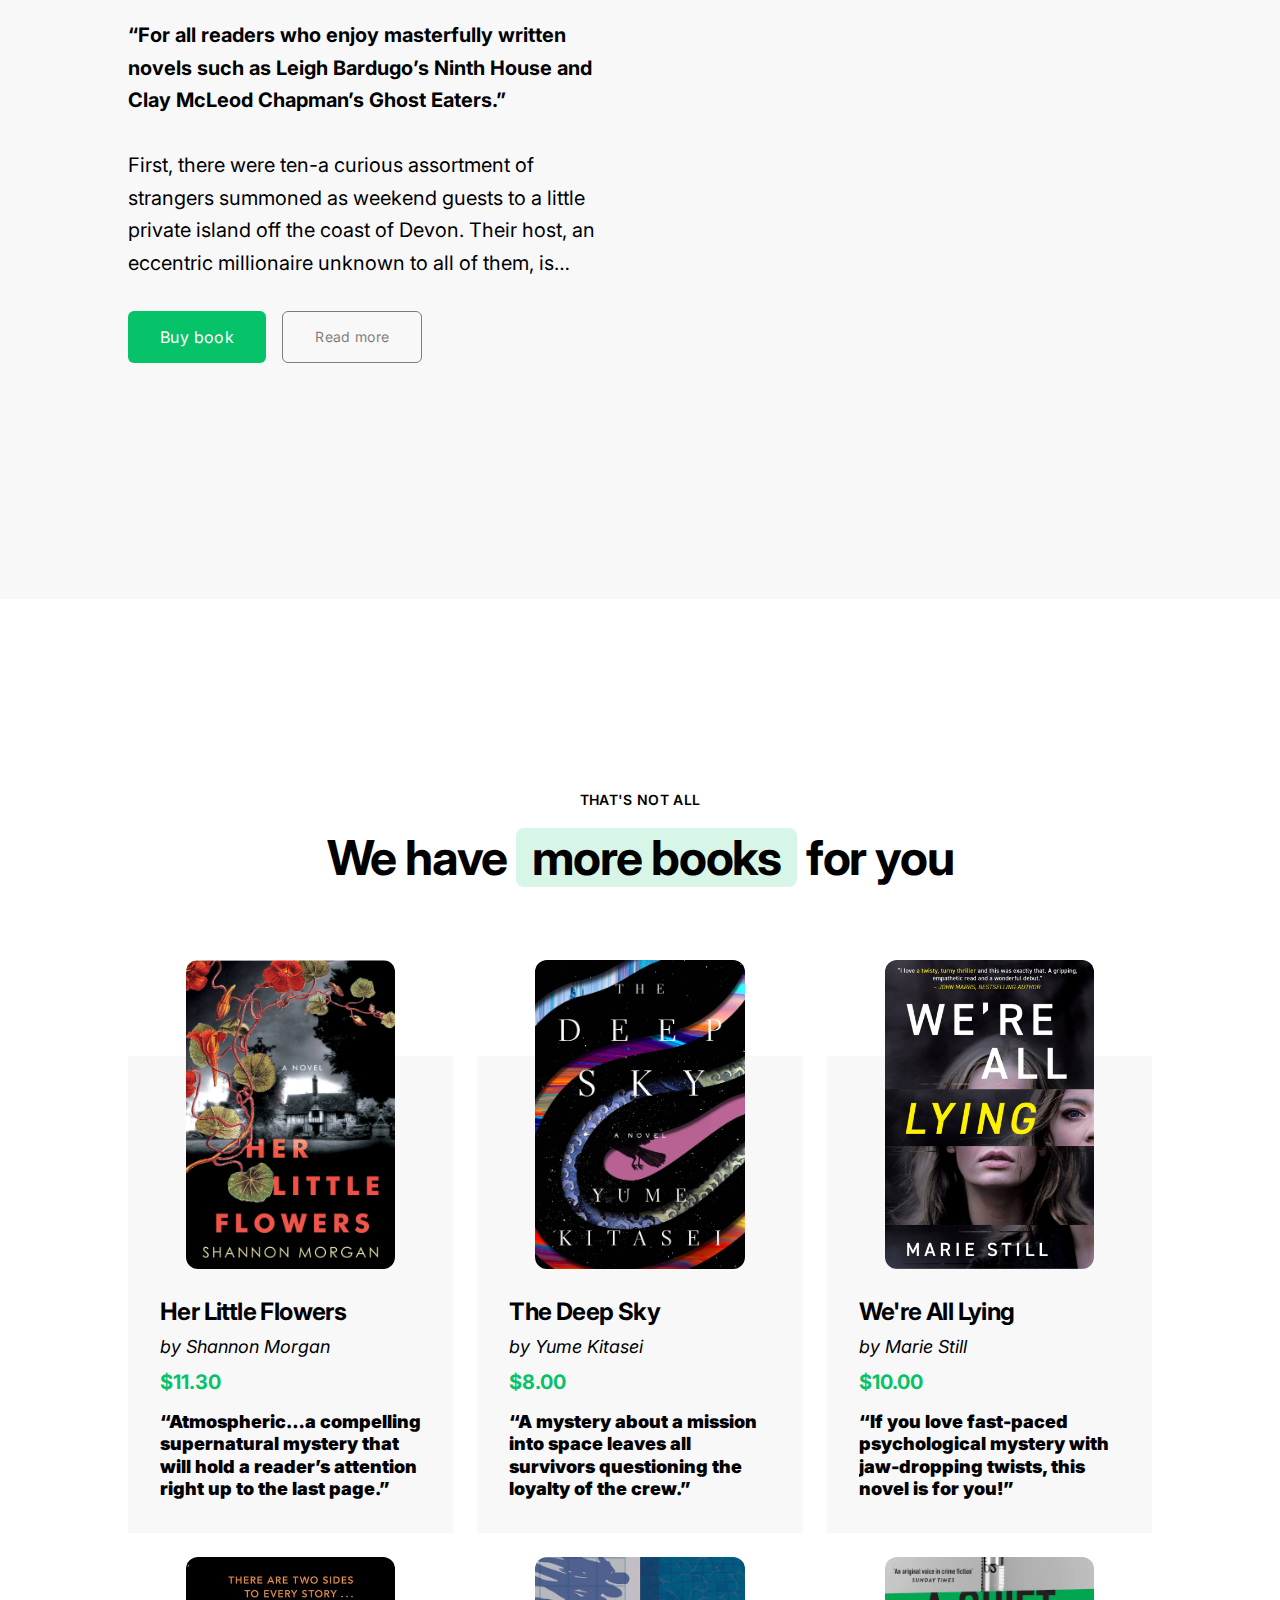
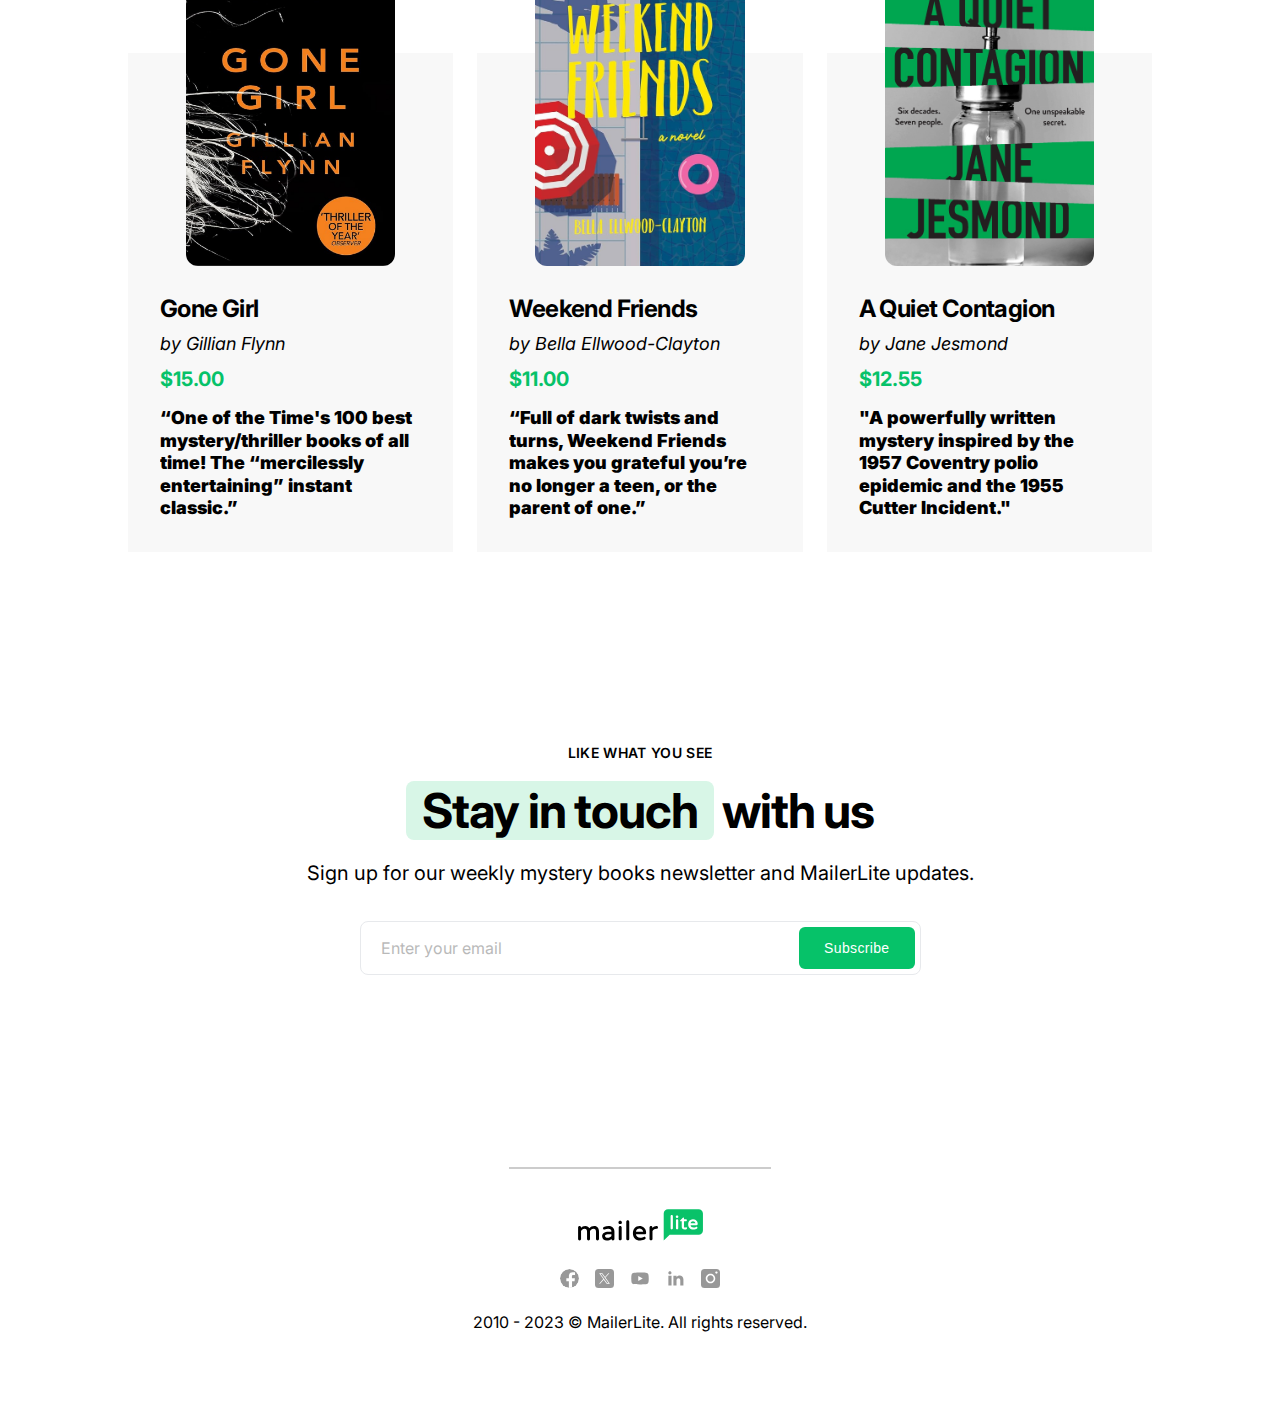
==== commit f1b61670: "Add files via upload" ====
--- a/index.html
+++ b/index.html
@@ -7,18 +7,35 @@
         <link rel="preconnect" href="https://fonts.googleapis.com">
         <link rel="preconnect" href="https://fonts.gstatic.com" crossorigin>
         <link
-            href="https://fonts.googleapis.com/css2?family=Inter:wght@400;500;700&display=swap"
+            href="https://fonts.googleapis.com/css2?family=Inter:wght@400;500;600;700&display=swap"
             rel="stylesheet">
         <link rel="stylesheet" href="./style.css">
+        <script src="./script.js"></script>
         <title>Landing page</title>
-    </head>
-    <body>
 
         <!--Header-->
         <div id="header">
-            <div id="headerContent">
-                <div id="logo">
-                    <img src="./imgs/logo.svg" alt="logo">
+            <div id="header-content">
+                <div class="logo">
+                    <svg class="h-8 -mt-2" data-v-235bc6c6 viewBox="0 0 200 51"
+                        version="1.1" xmlns="http://www.w3.org/2000/svg"
+                        xmlns:xlink="http://www.w3.org/1999/xlink">
+                        <g data-v-235bc6c6 id="mailerlite-light" stroke="none"
+                            stroke-width="1" fill="none" fill-rule="evenodd">
+                            <g data-v-235bc6c6 fill-rule="nonzero"><g
+                                    data-v-235bc6c6 id="mailer"
+                                    transform="translate(0.000000, 18.000000)"
+                                    fill="#000000">
+                                    <path data-v-235bc6c6 id="Shape"
+                                        d="M26.0798481,9.13105704 C22.7688413,9.13105704 20.1381784,10.4354938 18.2785718,12.9993866 C17.1900216,11.0202413 15.0129213,9.13105704 11.7019145,9.13105704 C8.30019514,9.13105704 6.3045198,10.6154161 4.89847582,12.1897363 L4.89847582,11.7399305 C4.89847582,10.4354938 3.80992564,9.35595993 2.49459417,9.35595993 C1.1792627,9.35595993 0.136068773,10.4354938 0.136068773,11.7399305 L0.136068773,29.8671028 C0.136068773,31.1715396 1.1792627,32.2060928 2.49459417,32.2060928 C3.80992564,32.2060928 4.89847582,31.1715396 4.89847582,29.8671028 L4.89847582,17.317522 C5.987026,15.5632795 7.61985127,13.5841341 10.568008,13.5841341 C13.380096,13.5841341 14.4686462,14.9335514 14.4686462,18.4420364 L14.4686462,29.8671028 C14.4686462,31.1715396 15.5118401,32.2060928 16.8271716,32.2060928 C18.142503,32.2060928 19.2310532,31.1715396 19.2310532,29.8671028 L19.2310532,17.317522 C20.3196034,15.5632795 21.9524287,13.5841341 24.9005854,13.5841341 C27.7126734,13.5841341 28.8012236,14.9335514 28.8012236,18.4420364 L28.8012236,29.8671028 C28.8012236,31.1715396 29.8444175,32.2060928 31.159749,32.2060928 C32.4750804,32.2060928 33.5636306,31.1715396 33.5636306,29.8671028 L33.5636306,17.6773666 C33.6543431,13.5391535 31.2958177,9.13105704 26.0798481,9.13105704 Z M48.9394019,9.13105704 C46.308739,9.13105704 43.9048573,9.62584339 41.4102632,10.7053772 C40.5484943,11.0652218 40.0042192,11.7849111 40.0042192,12.7295032 C40.0042192,13.8989982 40.9113443,14.7986097 42.0452508,14.7986097 C42.2266758,14.7986097 42.4534571,14.7536291 42.7255946,14.7086485 C44.4037762,14.1688816 45.9912452,13.7190759 48.2590581,13.7190759 C51.9329149,13.7190759 53.4750277,15.0684932 53.5203839,18.3970558 L48.8033332,18.3970558 C42.3627446,18.3970558 38.5528189,21.140871 38.5528189,25.6839092 C38.5528189,30.1369863 42.2720321,32.4759763 45.9458889,32.4759763 C48.8940457,32.4759763 51.4339961,31.5763648 53.5203839,29.8671028 L53.5203839,29.9120834 C53.5203839,31.2165201 54.5635779,32.2510734 55.8789093,32.2510734 C57.1942408,32.2510734 58.282791,31.2165201 58.282791,29.9120834 L58.282791,17.9472501 C58.282791,13.5391535 55.3799905,9.13105704 48.9394019,9.13105704 Z M47.3972892,28.1128604 C44.72127,28.1128604 43.315226,27.1232877 43.315226,25.1891229 C43.315226,24.4694337 43.315226,22.310366 49.302252,22.310366 L53.4750277,22.310366 L53.4750277,25.2341035 C52.2504087,26.5835208 49.9372396,28.1128604 47.3972892,28.1128604 Z M67.6261801,0.674708649 C69.0775803,0.674708649 70.256843,1.84420364 70.256843,3.28358209 L70.256843,3.4635044 C70.256843,4.90288285 69.0775803,6.07237784 67.6261801,6.07237784 L67.3540425,6.07237784 C65.9026423,6.07237784 64.7233796,4.90288285 64.7233796,3.4635044 L64.7233796,3.28358209 C64.7233796,1.84420364 65.9026423,0.674708649 67.3540425,0.674708649 L67.6261801,0.674708649 Z M67.4901113,9.31097935 C68.850799,9.31097935 69.8939929,10.3905132 69.8939929,11.6949499 L69.8939929,29.8221223 C69.8939929,31.126559 68.850799,32.1611122 67.4901113,32.1611122 C66.1747798,32.1611122 65.1315859,31.126559 65.1315859,29.8221223 L65.1315859,11.6949499 C65.1315859,10.3455326 66.1747798,9.31097935 67.4901113,9.31097935 Z M79.6002321,1.77635684e-15 C80.9609198,1.77635684e-15 82.0041137,1.07953384 82.0041137,2.38397056 L82.0041137,29.8221223 C82.0041137,31.126559 80.9609198,32.1611122 79.6002321,32.1611122 C78.2849006,32.1611122 77.2417067,31.126559 77.2417067,29.8221223 L77.2417067,2.38397056 C77.2417067,1.03455326 78.2849006,1.77635684e-15 79.6002321,1.77635684e-15 Z M98.5137915,9.13105704 C95.1120721,9.13105704 92.2999842,10.3905132 90.3950214,12.7744837 C88.7621961,14.8435903 87.8550709,17.6773666 87.8550709,20.7810264 C87.8550709,28.0678798 92.1639154,32.4309957 99.3302041,32.4309957 C103.276199,32.4309957 105.226518,31.5313842 106.995412,30.4968309 C107.857181,30.0020446 108.310743,29.2823553 108.310743,28.5626661 C108.310743,27.3931711 107.358262,26.448579 106.133643,26.448579 C105.770793,26.448579 105.453299,26.4935596 105.181161,26.6734819 C103.911186,27.3481906 102.323717,27.932938 99.6476979,27.932938 C95.6563472,27.932938 93.2978218,26.0887344 92.7081905,22.5802494 L106.632562,22.5802494 C108.038606,22.5802494 109.036443,21.5906768 109.036443,20.2412595 C109.127156,12.5945614 103.639049,9.13105704 98.5137915,9.13105704 Z M98.5137915,13.2692701 C100.509467,13.2692701 103.86583,14.3937845 104.319392,18.5319975 L92.7081905,18.5319975 C93.1617531,14.8885708 95.8831285,13.2692701 98.5137915,13.2692701 Z M125.68219,9.13105704 C126.997521,9.13105704 127.995359,10.1206297 127.995359,11.4250664 C127.995359,12.7295032 126.997521,13.6740953 125.591477,13.6740953 L125.364696,13.6740953 C122.915458,13.6740953 120.738358,14.8885708 119.196245,17.0926191 L119.196245,29.8221223 C119.196245,31.126559 118.107695,32.1611122 116.792363,32.1611122 C115.477032,32.1611122 114.433838,31.126559 114.433838,29.8221223 L114.433838,11.6949499 C114.433838,10.3905132 115.477032,9.31097935 116.792363,9.31097935 C118.107695,9.31097935 119.196245,10.3905132 119.196245,11.6949499 L119.196245,12.2796974 C121.101208,10.2105909 123.187596,9.13105704 125.455408,9.13105704 L125.68219,9.13105704 Z"></path></g>
+                                <g data-v-235bc6c6 id="lite"
+                                    transform="translate(137.000000, 0.000000)"><path
+                                        data-v-235bc6c6 id="Shape-path"
+                                        d="M55.9642336,0.364285714 L7.03576642,0.364285714 C3.2649635,0.364285714 0.137956204,3.46071429 0.137956204,7.19464286 L0.137956204,29.9625 L0.137956204,34.425 L0.137956204,50.5901786 L9.65693431,41.2553571 L56.010219,41.2553571 C59.7810219,41.2553571 62.9080292,38.1589286 62.9080292,34.425 L62.9080292,7.19464286 C62.8620438,3.41517857 59.7810219,0.364285714 55.9642336,0.364285714 Z"
+                                        fill="#09C269"></path> <path
+                                        data-v-235bc6c6 id="Shape-path-3"
+                                        d="M46.9510949,16.2107143 C52.1934307,16.2107143 54.5846715,20.3544643 54.5846715,24.1794643 C54.5846715,25.2267857 53.8029197,25.9553571 52.7452555,25.9553571 L43.0883212,25.9553571 C43.5481752,28.2776786 45.2036496,29.5071429 47.8248175,29.5071429 C49.710219,29.5071429 50.7678832,29.0973214 51.6875912,28.6419643 C51.9175182,28.5053571 52.1474453,28.4598214 52.4233577,28.4598214 C53.3430657,28.4598214 54.0788321,29.1883929 54.0788321,30.0991071 C54.0788321,30.6910714 53.7109489,31.2375 53.0671533,31.6017857 C51.779562,32.3303571 50.4,32.9678571 47.5489051,32.9678571 C42.3985401,32.9678571 39.2715328,29.8258929 39.2715328,24.5892857 C39.2715328,18.4419643 43.410219,16.2107143 46.9510949,16.2107143 Z M31.5919708,13.5241071 C32.189781,13.5241071 32.6036496,13.9794643 32.6036496,14.5714286 L32.6036496,16.4839286 L35.5467153,16.4839286 C36.4664234,16.4839286 37.2021898,17.2125 37.2021898,18.1232143 C37.2021898,19.0339286 36.4664234,19.7625 35.5467153,19.7625 L32.649635,19.7625 L32.649635,28.3232143 C32.649635,29.5526786 33.2934307,29.64375 34.1671533,29.64375 C34.6729927,29.64375 34.9489051,29.5526786 35.2248175,29.5071429 C35.4547445,29.4616071 35.6846715,29.3705357 35.9605839,29.3705357 C36.6963504,29.3705357 37.5240876,29.9625 37.5240876,30.91875 C37.4781022,31.5107143 37.1562044,32.0571429 36.5583942,32.3303571 C35.6846715,32.7401786 34.8109489,32.9223214 33.8452555,32.9223214 C30.6722628,32.9223214 28.9708029,31.4196429 28.9708029,28.5508929 L28.9708029,19.7625 L27.3153285,19.7625 C26.7175182,19.7625 26.3036496,19.3071429 26.3036496,18.7607143 C26.3036496,18.4419643 26.4416058,18.1232143 26.7175182,17.8955357 L30.7642336,13.9339286 C30.8562044,13.8428571 31.1781022,13.5241071 31.5919708,13.5241071 Z M12.9678832,9.79017857 C13.979562,9.79017857 14.8072993,10.6098214 14.8072993,11.6116071 L14.8072993,30.9642857 C14.8072993,31.9660714 13.979562,32.7401786 12.9678832,32.7401786 C11.9562044,32.7401786 11.1744526,31.9205357 11.1744526,30.9642857 L11.1744526,11.6116071 C11.1744526,10.6098214 11.9562044,9.79017857 12.9678832,9.79017857 Z M21.5211679,16.3473214 C22.5328467,16.3473214 23.3605839,17.1669643 23.3605839,18.16875 L23.3605839,30.9642857 C23.3605839,31.9660714 22.5328467,32.7401786 21.5211679,32.7401786 C20.5094891,32.7401786 19.7277372,31.9205357 19.7277372,30.9642857 L19.7277372,18.16875 C19.7277372,17.1669643 20.5094891,16.3473214 21.5211679,16.3473214 Z M46.9970803,19.44375 C45.249635,19.44375 43.410219,20.4910714 43.0883212,22.9044643 L50.9518248,22.9044643 C50.5839416,20.4910714 48.7445255,19.44375 46.9970803,19.44375 Z M21.6131387,10.2455357 C22.7167883,10.2455357 23.5905109,11.1107143 23.5905109,12.2035714 L23.5905109,12.3401786 C23.5905109,13.4330357 22.7167883,14.2982143 21.6131387,14.2982143 L21.4291971,14.2982143 C20.3255474,14.2982143 19.4518248,13.4330357 19.4518248,12.3401786 L19.4518248,12.2035714 C19.4518248,11.1107143 20.3255474,10.2455357 21.4291971,10.2455357 L21.6131387,10.2455357 Z"
+                                        fill="#FFFFFF"></path></g></g></g></svg>
                 </div>
                 <div id="icons">
                     <img class="icon" src="./imgs/language.svg" alt="language"
@@ -31,462 +48,555 @@
                 </div>
             </div>
         </div>
-        <!--End of header-->
+
+        <!--Container-->
+        <div id="bgrd"></div>
 
         <!--Hero-->
         <div id="hero">
-            <div class="content" id="mainHero">
-                <div id="heroTxt">
-                    <div id="text">
-                        <div id="animatedTxt">
-                            <h1>Biggest bookstore of <span></span></h1>
-                        </div>
-                        <p id="smallerTxt">Discover the best novels fast and
-                            easy with Mailer Book.</p>
-                        <a class="mainButton" href="#firstBook">Discover books</a>
-                    </div>
-                    <div id="heroImg">
-                        <img src="./imgs/hero img.png" alt="hero img">
+            <div class="container">
+                <div class="inner-container">
+                    <div id="heroTxt">
+                        <h1>Dive deep into the world of the greatest mysteries
+                            ever.</h1>
+                        <p>Discover the best novels fast and easy with
+                            MailerLite.</p>
+                        <a class="main-button" href="#main-book">Discover books</a>
+                    </div>
+
+                    <div id="books">
+                        <div class="books margin-top grid-1">
+                            <img src="./imgs/book3.jpg"
+                                style="border-radius: 0.6rem;"
+                                class="shadow-right fade-in-bottom"
+                                alt="The Silence Of The Labs">
+                        </div>
+                        <div class="books margin-top grid-2">
+                            <img src="./imgs/book7.jpg"
+                                style="border-radius: .6rem;"
+                                class="book-Up shadow-right fade-in-bottom delay1"
+                                alt="All The Sinners Bleed">
+                            <img src="./imgs/book4.jpg"
+                                style="border-radius: .6rem;"
+                                class="book-Down shadow-right fade-in-bottom delay2"
+                                alt="And Then There Were None">
+                        </div>
+                        <div class="books main grid-3">
+                            <img src="./imgs/book1.jpg"
+                                style="border-radius: .6rem;"
+                                class="fade-in-bottom delay3 shadow-right"
+                                style="border-radius: .75rem;"
+                                alt="Snow White Must Die">
+                        </div>
+                        <div class="books margin-top grid-4">
+                            <img src="./imgs/book2.jpg"
+                                class="book-Up fade-in-bottom delay1 shadow-right"
+                                style="border-radius: .65rem;"
+                                alt="All The Sinners Bleed">
+                            <img src="./imgs/book5.jpg"
+                                style="border-radius: .65rem;"
+                                class="book-Down fade-in-bottom delay2 shadow-right"
+                                alt="And Then There Were None">
+                        </div>
+                        <div class="books margin-top grid-5">
+                            <img src="./imgs/book6.jpg"
+                                style="border-radius: .6rem;"
+                                class="fade-in-bottom delay6 shadow-right"
+                                alt="The Silence Of The Labs">
+                        </div>
                     </div>
                 </div>
             </div>
         </div>
         <!--End of hero-->
 
-        <!--Content-->
-        <div class="content">
-            <div id="quote">
-                <h2>"Books and doors are the same thing. You open them, and you go through into another world."</h2>
-                <p id="personName">Jeanette Winterson</p=>
-            </div>
-
-            <div class="mainBook" id="firstBook">
-                <div class="bookImg">
-                    <img class="mainPic" src="./imgs/book1.png"
-                        alt="The Silence of the Lambs">
-                    <div class="shape">
-                        <svg viewBox="0 0 500 500"
-                            xmlns="http://www.w3.org/2000/svg"
-                            xmlns:xlink="http://www.w3.org/1999/xlink"
-                            width="100%" id="blobSvg">
-                            <path id="blob" fill="#4E48E0">
-                                <animate attributeName="d"
-                                    dur="10000ms"
-                                    repeatCount="indefinite"
-                                    values="M422.5,296.5Q443,343,403.5,368Q364,393,332,431Q300,469,255.5,444.5Q211,420,178.5,400.5Q146,381,98,363.5Q50,346,61,298Q72,250,93.5,217.5Q115,185,125.5,146Q136,107,167.5,68Q199,29,250,28Q301,27,322.5,79.5Q344,132,394,144.5Q444,157,423,203.5Q402,250,422.5,296.5Z;
-                                    M432.5,293.5Q430,337,415,387.5Q400,438,347.5,443Q295,448,251.5,440.5Q208,433,186,395.5Q164,358,149.5,332Q135,306,97.5,278Q60,250,65.5,207Q71,164,120.5,157Q170,150,187.5,101.5Q205,53,253,39Q301,25,343,52.5Q385,80,415.5,118Q446,156,440.5,203Q435,250,432.5,293.5Z;
-                                    M456.5,296.5Q444,343,402,365.5Q360,388,327.5,416.5Q295,445,256,420Q217,395,176.5,394Q136,393,95.5,368.5Q55,344,86,297Q117,250,81,200.5Q45,151,86,123.5Q127,96,168,83Q209,70,244,95.5Q279,121,335,97.5Q391,74,409,119.5Q427,165,448,207.5Q469,250,456.5,296.5Z;
-                                    M395.5,281Q379,312,358,335.5Q337,359,315.5,401.5Q294,444,246.5,459.5Q199,475,170.5,430.5Q142,386,131,349.5Q120,313,91.5,281.5Q63,250,74.5,210.5Q86,171,91.5,114.5Q97,58,157,82Q217,106,256.5,76.5Q296,47,319.5,90.5Q343,134,373.5,155Q404,176,408,213Q412,250,395.5,281Z;
-                                    M422.5,296.5Q443,343,403.5,368Q364,393,332,431Q300,469,255.5,444.5Q211,420,178.5,400.5Q146,381,98,363.5Q50,346,61,298Q72,250,93.5,217.5Q115,185,125.5,146Q136,107,167.5,68Q199,29,250,28Q301,27,322.5,79.5Q344,132,394,144.5Q444,157,423,203.5Q402,250,422.5,296.5Z;">
-                                </animate>
-                            </path>
-                        </svg>
-                    </div>
-                </div>
-                <div class="bookTxt">
-                    <h2>The Silence of the Lambs</h2>
-                    <img class="stars" src="./imgs/stars.svg"
-                        alt="5 stars rating">
-                    <p class="author">by: Thomas Harris</p>
-                    <p class="description">
-                        A serial murderer known only by a grotesquely apt
-                        nickname―Buffalo Bill―is stalking particular women. He
-                        has a purpose, but no one can fathom it, for the bodies
-                        are discovered in different states. Clarice Starling, a
-                        young trainee at the F.B.I. Academy, is surprised to be
-                        summoned by Jack Crawford, Chief of the Bureau's
-                        Behavioral Science section. Her assignment: to interview
-                        Dr. Hannibal Lecter, a brilliant psychiatrist and grisly
-                        killer now kept under close watch in the Baltimore State
-                        Hospital...
-                        <div class="testimonials">
-                            <p>“Exceeded all my expectations.”</p>
-                            <p>“Loved it even though I knew exactly what was
-                                coming! 5 stars.”</p>
-                        </div>
-                        <a class="button" href>More about book</a>
-                    </p>
-                </div>
-            </div>
+        <!--Logos-->
+
+        <section>
+            <div class="container">
+                <div id="logos">
+                    <div><img src="./imgs/amazon.png" class="logos"
+                            alt="amazon.png"></div>
+                    <div><img src="./imgs/ebay.png" class="logos" alt="ebay.png"></div>
+                    <div><img src="./imgs/goodreads.png" class="logos"
+                        alt="goodreads.png"></div>
+                <div><img src="./imgs/bookshop.png" class="logos"
+                        alt="bookshop.png"></div>
+
+                </div>
+            </div>
+        </section>
+        <!--End of logos-->
+
+        <div class="container">
+
+            <!--Main book-->
+            <div class="heading">
+                <p class="small-font">We suggest for you</p>
+                <h2><span>The best mystery</span> in 2023</h2>
+            </div>
+
+                <div class="inner-container">
+                    <div id="big-book">
+                        <div class="cover reveal-left">
+                            <img src="./imgs/book1.png" class="book-cover"
+                                id="main-book"
+                                alt="Snow White Must Die">
+                            <div class="circles">
+                                <img src="./imgs/circles.svg"
+                                    alt="Circles">
+                            </div>
+                        </div>
+                        <div class="info">
+                            <h3>Snow White Must Die</h3>
+                            <p class="author"><em>by Nele Neuhaus</em></p>
+                            <p class="price">$15.00</p>
+                            <p class="description">
+                                <b>“An amazing and tremendous
+                                    new contemporary mystery series and huge
+                                    international bestseller - with more than 3.5
+                                    million copies in print!”</b>
+                                <br>
+                                <br>
+                                On a rainy November day police detectives Pia
+                                Kirchhoff and Oliver von Bodenstein are summoned to
+                                a mysterious traffic accident: A woman has fallen
+                                from a pedestrian bridge onto a car driving
+                                underneath. According to a witness, the woman may
+                                have been pushed. The investigation leads Pia and
+                                Oliver to a small village, and the home of the
+                                victim, Rita Cramer.
+                            </p>
+                            <div id="testimonial">
+                                <img src="./imgs/martin.jpg" id="face"
+                                    alt="J. R. R. Martin">
+                                <div class="testimonial">
+                                    <p class="testi"><em>“Probably one of the best
+                                            thrillers I’ve ever read”</em></p>
+                                    <p class="name">J. R. R. Martin</p>
+                                </div>
+                            </div>
+                            <div class="btns">
+                                <a class="main-button">Buy book</a>
+                                <a class="more-button">Read more</a>
+                            </div>
+    
+                        </div>
+                    </div>
+                </div>
+                <!--End of main book-->
+            </div>
+
         </div>
-        <!--End of content-->
-
-        <!--Books-->
-        <div class="gridBooks">
-            <div class="gridBook">
-                <div class="books">
-                    <div class="book">
-                        <div class="cover">
-                            <img src="./imgs/book2.png"
-                                alt="The Man Who Watched Women">
-                        </div>
-                        <div class="info">
-                            <h3>The Man Who Watched Women</h3>
-                            <img class="stars" src="./imgs/4stars.svg"
-                                alt="4 stars rating">
-                            <p class="author">by: Hjorth & Rosenfeldt</p>
-                            <div class="testimonials">
-                                <p>The book has me fast hooked up.”</p>
-                            </div>
-                            <a class="button" href>More about book</a>
-                        </div>
-                    </div>
-
-                    <div class="smallShape">
-                        <svg viewBox="0 0 500 500"
-                            xmlns="http://www.w3.org/2000/svg"
-                            xmlns:xlink="http://www.w3.org/1999/xlink"
-                            width="100%" id="blobSvg">
-                            <path id="blob" fill="#00A3B2">
-                                <animate attributeName="d"
-                                    dur="10000ms"
-                                    repeatCount="indefinite"
-                                    values="M406.5,285Q372,320,354.5,360.5Q337,401,293.5,422Q250,443,194.5,442.5Q139,442,129,384Q119,326,98,288Q77,250,74.5,198.5Q72,147,108.5,107.5Q145,68,197.5,84.5Q250,101,287.5,110.5Q325,120,376.5,133.5Q428,147,434.5,198.5Q441,250,406.5,285Z;
-                                    M428,290.5Q391,331,369,374.5Q347,418,298.5,446Q250,474,195,457Q140,440,131.5,381.5Q123,323,81.5,286.5Q40,250,39.5,189Q39,128,84.5,85Q130,42,190,46.5Q250,51,291.5,79Q333,107,350.5,144.5Q368,182,416.5,216Q465,250,428,290.5Z;
-                                    M444.5,307.5Q449,365,395.5,387.5Q342,410,296,424.5Q250,439,209,415.5Q168,392,119,373Q70,354,43,302Q16,250,76.5,217.5Q137,185,161.5,161.5Q186,138,218,72.5Q250,7,303.5,36Q357,65,358,126Q359,187,399.5,218.5Q440,250,444.5,307.5Z;
-                                    M422.5,287Q378,324,363.5,373Q349,422,299.5,434.5Q250,447,189,454.5Q128,462,127,392Q126,322,100,286Q74,250,106.5,218Q139,186,161,160Q183,134,216.5,122.5Q250,111,308,80Q366,49,411.5,89.5Q457,130,462,190Q467,250,422.5,287Z;
-                                    M406.5,285Q372,320,354.5,360.5Q337,401,293.5,422Q250,443,194.5,442.5Q139,442,129,384Q119,326,98,288Q77,250,74.5,198.5Q72,147,108.5,107.5Q145,68,197.5,84.5Q250,101,287.5,110.5Q325,120,376.5,133.5Q428,147,434.5,198.5Q441,250,406.5,285Z;">
-                                </animate>
-                            </path>
-                        </svg>
-                    </div>
-                </div>
-
-                <div class="books">
-                    <div class="book">
-                        <div class="cover">
-                            <img src="./imgs/book3.png"
-                                alt="The Murder of Roger Ackroyd">
-                        </div>
-                        <div class="info">
-                            <h3>The Murder of Roger Ackroyd</h3>
-                            <img class="stars" src="./imgs/stars.svg"
-                                alt="5 stars rating">
-                            <p class="author">by: Agatha Christie</p>
-                            <div class="testimonials">
-                                <p>“One of the best mysteries ever.”</p>
-                            </div>
-                            <a class="button" href>More about book</a>
-                        </div>
-                    </div>
-                    <div class="smallShape">
-                        <svg viewBox="0 0 500 500"
-                            xmlns="http://www.w3.org/2000/svg"
-                            xmlns:xlink="http://www.w3.org/1999/xlink"
-                            width="100%" id="blobSvg">
-                            <path id="blob" fill="#2D2D2D">
-                                <animate attributeName="d"
-                                    dur="10000ms"
-                                    repeatCount="indefinite"
-                                    values="M445,288.5Q461,327,420,342.5Q379,358,341.5,350.5Q304,343,298,416Q292,489,259,438Q226,387,195,393Q164,399,142,379Q120,359,71,346Q22,333,20,291.5Q18,250,63.5,224.5Q109,199,94,153Q79,107,119,99.5Q159,92,190,88.5Q221,85,247,102Q273,119,287,140Q301,161,347.5,145Q394,129,439,147Q484,165,456.5,207.5Q429,250,445,288.5Z;
-                                    M434.5,284Q436,318,435,361.5Q434,405,373,381.5Q312,358,299,405Q286,452,247,470Q208,488,182.5,450Q157,412,129.5,393Q102,374,118,333Q134,292,110,271Q86,250,121,233Q156,216,149.5,188Q143,160,135,99Q127,38,173,57Q219,76,256,40.5Q293,5,301.5,75.5Q310,146,355,135.5Q400,125,394,162.5Q388,200,410.5,225Q433,250,434.5,284Z;
-                                    M466,284Q438,318,414,342.5Q390,367,366.5,388.5Q343,410,307.5,391.5Q272,373,241.5,422Q211,471,198,417Q185,363,169,347.5Q153,332,148.5,310Q144,288,89.5,269Q35,250,30.5,209Q26,168,49.5,135Q73,102,127.5,117Q182,132,199,94.5Q216,57,253.5,36.5Q291,16,328.5,33Q366,50,358.5,107.5Q351,165,356.5,187Q362,209,428,229.5Q494,250,466,284Z;
-                                    M405,269.5Q358,289,396.5,347Q435,405,370.5,376Q306,347,297.5,409.5Q289,472,256,436.5Q223,401,197,394Q171,387,151,368.5Q131,350,96.5,334.5Q62,319,32,284.5Q2,250,14.5,209.5Q27,169,77,158Q127,147,154,139Q181,131,200,102Q219,73,243.5,110.5Q268,148,319,94.5Q370,41,399.5,70.5Q429,100,424,144Q419,188,435.5,219Q452,250,405,269.5Z;
-                                    M445,288.5Q461,327,420,342.5Q379,358,341.5,350.5Q304,343,298,416Q292,489,259,438Q226,387,195,393Q164,399,142,379Q120,359,71,346Q22,333,20,291.5Q18,250,63.5,224.5Q109,199,94,153Q79,107,119,99.5Q159,92,190,88.5Q221,85,247,102Q273,119,287,140Q301,161,347.5,145Q394,129,439,147Q484,165,456.5,207.5Q429,250,445,288.5Z">
-                                </animate>
-                            </path>
-                        </svg>
-                    </div>
-                </div>
-
-                <div class="books">
-                    <div class="book">
-                        <div class="cover">
-                            <img src="./imgs/book4.png"
-                                alt="The Keeper of Lost Causes">
-                        </div>
-                        <div class="info">
-                            <h3>The Keeper of Lost Causes</h3>
-                            <img class="stars" src="./imgs/4stars.svg"
-                                alt="4 stars rating">
-                            <p class="author">by: Jussi Adler-Olsen</p>
-                            <div class="testimonials">
-                                <p>“Another fantastic Nordic noir story!”</p>
-                            </div>
-                            <a class="button" href>More about book</a>
-                        </div>
-                    </div>
-                    <div class="smallShape">
-                        <svg viewBox="0 0 500 500"
-                            xmlns="http://www.w3.org/2000/svg"
-                            xmlns:xlink="http://www.w3.org/1999/xlink"
-                            width="100%" id="blobSvg">
-                            <path id="blob" fill="#9163D1">
-                                <animate attributeName="d"
-                                    dur="10000ms"
-                                    repeatCount="indefinite"
-                                    values="M376.5,280Q332,310,327.5,392.5Q323,475,250,474.5Q177,474,151,407.5Q125,341,84.5,295.5Q44,250,65.5,191Q87,132,136,90.5Q185,49,242.5,72.5Q300,96,355.5,114.5Q411,133,416,191.5Q421,250,376.5,280Z;
-                                    M414,297.5Q381,345,331.5,346.5Q282,348,234,398Q186,448,175,380.5Q164,313,155.5,281.5Q147,250,105,182Q63,114,136.5,120.5Q210,127,263.5,86Q317,45,337,108.5Q357,172,402,211Q447,250,414,297.5Z;
-                                    M416,280.5Q334,311,313,345.5Q292,380,235.5,423.5Q179,467,153,403Q127,339,109,294.5Q91,250,122,214.5Q153,179,168.5,113Q184,47,235,93.5Q286,140,320,157Q354,174,426,212Q498,250,416,280.5Z;
-                                    M429,322Q448,394,381,420.5Q314,447,254.5,433.5Q195,420,140,395Q85,370,67.5,310Q50,250,104,216.5Q158,183,173.5,122.5Q189,62,258,38Q327,14,334,99Q341,184,375.5,217Q410,250,429,322Z;
-                                    M376.5,280Q332,310,327.5,392.5Q323,475,250,474.5Q177,474,151,407.5Q125,341,84.5,295.5Q44,250,65.5,191Q87,132,136,90.5Q185,49,242.5,72.5Q300,96,355.5,114.5Q411,133,416,191.5Q421,250,376.5,280Z;">
-                                </animate>
-                            </path>
-                        </svg>
-                    </div>
-                </div>
-
-                <div class="books">
-                    <div class="book">
-                        <div class="cover">
-                            <img src="./imgs/book5.png"
-                                alt="the man who watched women">
-                        </div>
-                        <div class="info">
-                            <h3>The Name of the Wind</h3>
-                            <img class="stars" src="./imgs/4stars.svg"
-                                alt="4 stars rating">
-                            <p class="author">by: Patrick Rothfuss</p>
-                            <div class="testimonials">
-                                <p>“This is why I love fantasy so much!”</p>
-                            </div>
-                            <a class="button" href>More about book</a>
-                        </div>
-                    </div>
-                    <div class="smallShape">
-                        <svg viewBox="0 0 500 500"
-                            xmlns="http://www.w3.org/2000/svg"
-                            xmlns:xlink="http://www.w3.org/1999/xlink"
-                            width="100%" id="blobSvg">
-                            <path id="blob" fill="#58DDFB">
-                                <animate attributeName="d"
-                                    dur="10000ms"
-                                    repeatCount="indefinite"
-                                    values="M439,293.5Q445,337,413,366Q381,395,349,425.5Q317,456,270.5,477Q224,498,177.5,476.5Q131,455,90,425.5Q49,396,51.5,344Q54,292,53,250Q52,208,79.5,177Q107,146,116,90Q125,34,175.5,28.5Q226,23,270,38.5Q314,54,360,65.5Q406,77,433,117Q460,157,446.5,203.5Q433,250,439,293.5Z;
-                                    M433.5,292.5Q441,335,414.5,369Q388,403,354.5,436Q321,469,276.5,446.5Q232,424,186.5,431Q141,438,99.5,414Q58,390,39.5,344.5Q21,299,33.5,253Q46,207,59.5,164Q73,121,117,108.5Q161,96,195.5,77.5Q230,59,270,61.5Q310,64,345.5,84.5Q381,105,406.5,137Q432,169,429,209.5Q426,250,433.5,292.5Z;
-                                    M457.73724,287.45057Q417.77264,324.90115,412.48023,374.55437Q407.18782,424.20759,365.60874,450.64333Q324.02966,477.07908,273.97529,485.88552Q223.92092,494.69196,187.50989,457.76196Q151.09885,420.83195,117.67793,395.31712Q84.25701,369.8023,47.57908,335.41103Q10.90115,301.01977,18.85667,251.99011Q26.81218,202.96046,56.47034,167.02966Q86.12851,131.09885,113.4654,95.87644Q140.8023,60.65402,183.38138,39.62931Q225.96046,18.60459,265.96046,48.37149Q305.96046,78.13839,355.09391,78.44069Q404.22736,78.74299,440.33115,113.77264Q476.43495,148.8023,487.0684,199.40115Q497.70185,250,457.73724,287.45057Z;
-                                    M443.98554,288.01979Q420.07915,326.03957,394.30745,354.22831Q368.53576,382.41704,335.87214,398.5213Q303.20852,414.62556,264.64383,447.03576Q226.07915,479.44596,177.10426,469.97489Q128.12937,460.50381,91.51065,426.16743Q54.89193,391.83105,52.17808,342.25723Q49.46424,292.68341,49.14765,249.92085Q48.83105,207.1583,66.37595,168.03957Q83.92085,128.92085,119.21766,106.91553Q154.51446,84.9102,189.73744,47.79681Q224.96043,10.68341,268.59894,34.46575Q312.23744,58.24809,363.31659,62.90639Q414.39574,67.56469,436.88128,112.44064Q459.36682,157.31659,463.62937,203.6583Q467.89193,250,443.98554,288.01979Z;
-                                    M439,293.5Q445,337,413,366Q381,395,349,425.5Q317,456,270.5,477Q224,498,177.5,476.5Q131,455,90,425.5Q49,396,51.5,344Q54,292,53,250Q52,208,79.5,177Q107,146,116,90Q125,34,175.5,28.5Q226,23,270,38.5Q314,54,360,65.5Q406,77,433,117Q460,157,446.5,203.5Q433,250,439,293.5Z;">
-                                </animate>
-                            </path>
-                        </svg>
-                    </div>
-                </div>
+        <!--End of conteiner-->
+
+        <!--Three books-->
+        <div id="books-more">
+            <div class="heading">
+                <p class="small-font">What else</p>
+                <h2>We <span>recommend</span> in the world of mysteries</h2>
+            </div>
+
+            <div class="container no-padding">
+                <div class="inner-container">
+
+                    <!--Book 2-->
+                    <div class="book book-container">
+                        <div class="cover order-book reveal-right">
+                            <img src="./imgs/book2.png" class="book-cover"
+                                alt="The Only One Left">
+                            <div class="circles">
+                                <img src="./imgs/circles.svg" class="rotate"
+                                    alt="Circles">
+                            </div>
+                        </div>
+                        <div class="info order-text">
+                            <h3>The Only One Left</h3>
+                            <p class="author"><em>by Riley Sager</em></p>
+                            <p class="price">$15.00</p>
+                            <p class="description">
+                                <b>“Bestselling author Riley Sager returns with
+                                    a Gothic chiller about a young caregiver
+                                    assigned to work for a woman accused of a
+                                    Lizzie Borden massacre decades earlier.”</b>
+                                <br>
+                                <br>
+                                Now reduced to a schoolyard chant, the Hope
+                                family murders shocked the Maine coast one
+                                bloody night in 1929. While most people assume
+                                seventeen-year-old Lenora was responsible, the
+                                police were never able to prove it. Other than
+                                her denial after the killings, she has never
+                                spoken publicly about that night, nor has she
+                                set foot outside Hope’s End, the cliffside
+                                mansion where the massacre occurred.
+                            </p>
+                            <div class="btns">
+                                <a class="main-button">Buy book</a>
+                                <a class="more-button">Read more</a>
+                            </div>
+                        </div>
+                    </div>
+                    <!--End of book 2-->
+
+                    <!--Book 3-->
+                    <div class="book book-container no-order">
+                        <div class="cover reveal-left">
+                            <img src="./imgs/book3.png" class="book-cover"
+                                alt="All The Sinners Bleed">
+                            <div class="circles right-circles">
+                                <img src="./imgs/circles.svg"
+                                    alt="Circles">
+                            </div>
+                        </div>
+                        <div class="info order-text">
+                            <h3>All The Sinners Bleed</h3>
+                            <p class="author"><em>by S. A. Cosby</em></p>
+                            <p class="price">$15.00</p>
+                            <p class="description">
+                                <b>“The new novel from New A. Cosby, "one of the
+                                    most muscular, distinctive,
+                                    grab-you-by-both-ears voices in American
+                                    mystery/thriller genre.”</b>
+                                <br>
+                                <br>
+                                Titus Crown is the first Black sheriff in the
+                                history of Charon County, Virginia. In recent
+                                decades, quiet Charon has had only two murders.
+                                But after years of working as an FBI agent,
+                                Titus knows better than anyone that while his
+                                hometown might seem like a land of moonshine,
+                                cornbread, and honeysuckle, secrets always
+                                fester under the surface.Then a year to the day
+                                after Titus’s election, a school teacher is
+                                killed by a former student and the student is
+                                fatally shot by Titus’s deputies. As Titus
+                                investigates the shootings, he unearths terrible
+                                crimes and a serial killer who has been hiding
+                                in plain sight, haunting the dirt lanes and
+                                woodland clearings of Charon.
+                            </p>
+                            <div class="btns">
+                                <a class="main-button">Buy book</a>
+                                <a class="more-button">Read more</a>
+                            </div>
+                        </div>
+                    </div>
+                    <!--End of book 3-->
+
+                    <!--Book 3-->
+                    <div class="book book-container no-margin-bottom">
+                        <div class="cover order-book reveal-right">
+                            <img src="./imgs/book4.png" class="book-cover"
+                                alt="Ghost Tamer">
+                            <div class="horizontal-circles">
+                                <img src="./imgs/horizontal-circles.svg"
+                                    alt="Circles">
+                            </div>
+                        </div>
+
+                        <div class="info order-text">
+                            <h3>Ghost Tamer</h3>
+                            <p class="author"><em>by Meredith R. Lyons</em></p>
+                            <p class="price">$8.00</p>
+                            <p class="description">
+                                <b>“For all readers who enjoy masterfully
+                                    written novels such as Leigh Bardugo’s Ninth
+                                    House and Clay McLeod Chapman’s Ghost
+                                    Eaters.”</b>
+                                <br>
+                                <br>
+                                First, there were ten-a curious assortment of
+                                strangers summoned as weekend guests to a little
+                                private island off the coast of Devon. Their
+                                host, an eccentric millionaire unknown to all of
+                                them, is nowhere to be found. All that the
+                                guests have in common is a wicked past they're
+                                unwilling to reveal-and a secret that will seal
+                                their fate. For each has been marked for murder.
+                                A famous nursery rhyme is framed and hung in
+                                every room of the mansion: "Ten little boys went
+                                out to dine; One choked his little self and then
+                                there were nine.
+                            </p>
+                            <div class="btns">
+                                <a class="main-button">Buy book</a>
+                                <a class="more-button">Read more</a>
+                            </div>
+                        </div>
+                    </div>
+                    <!--End of book 4-->
+
+                </div>
+
             </div>
         </div>
-        <!--End of books-->
-
-        <!--Content 2-->
-        <div class="content" id="mainBook">
-            <div class="mainBook">
-                <div class="bookTxt">
-                    <h2>Fire & Bloods</h2>
-                    <img class="stars" src="./imgs/4stars.svg"
-                        alt="4 stars ratings">
-                    <p class="author">by: George R. R. Martin</p>
-                    <p class="description">
-                        Centuries before the events of A Game of Thrones, House
-                        Targaryen—the only family of dragonlords to survive the
-                        Doom of Valyria—took up residence on Dragonstone. Fire &
-                        Blood begins their tale with the legendary Aegon the
-                        Conqueror, creator of the Iron Throne, and goes on to
-                        recount the generations of Targaryens who fought to hold
-                        that iconic seat, all the way up to the civil war that
-                        nearly tore their dynasty apart.
-                        <div class="testimonials">
-                            <p>“Easiest 5 stars ever ✨”</p>
-                            <p>“5 HUGE STARS! a history book that I could not
-                                put down!”</p>
-                        </div>
-                        <a class="button" href>More about book</a>
-                    </p>
-                </div>
-                <div class="bookImg">
-                    <img class="mainPic" src="./imgs/book7.png"
-                        alt="Fire & Blood">
-                    <div class="shape">
-                        <svg viewBox="0 0 500 500"
-                            xmlns="http://www.w3.org/2000/svg"
-                            xmlns:xlink="http://www.w3.org/1999/xlink"
-                            width="100%" id="blobSvg">
-                            <path id="blob" fill="#EEF2FF">
-                                <animate attributeName="d"
-                                    dur="10000ms"
-                                    repeatCount="indefinite"
-                                    values="M422.5,296.5Q443,343,403.5,368Q364,393,332,431Q300,469,255.5,444.5Q211,420,178.5,400.5Q146,381,98,363.5Q50,346,61,298Q72,250,93.5,217.5Q115,185,125.5,146Q136,107,167.5,68Q199,29,250,28Q301,27,322.5,79.5Q344,132,394,144.5Q444,157,423,203.5Q402,250,422.5,296.5Z;
-                                    M432.5,293.5Q430,337,415,387.5Q400,438,347.5,443Q295,448,251.5,440.5Q208,433,186,395.5Q164,358,149.5,332Q135,306,97.5,278Q60,250,65.5,207Q71,164,120.5,157Q170,150,187.5,101.5Q205,53,253,39Q301,25,343,52.5Q385,80,415.5,118Q446,156,440.5,203Q435,250,432.5,293.5Z;
-                                    M456.5,296.5Q444,343,402,365.5Q360,388,327.5,416.5Q295,445,256,420Q217,395,176.5,394Q136,393,95.5,368.5Q55,344,86,297Q117,250,81,200.5Q45,151,86,123.5Q127,96,168,83Q209,70,244,95.5Q279,121,335,97.5Q391,74,409,119.5Q427,165,448,207.5Q469,250,456.5,296.5Z;
-                                    M395.5,281Q379,312,358,335.5Q337,359,315.5,401.5Q294,444,246.5,459.5Q199,475,170.5,430.5Q142,386,131,349.5Q120,313,91.5,281.5Q63,250,74.5,210.5Q86,171,91.5,114.5Q97,58,157,82Q217,106,256.5,76.5Q296,47,319.5,90.5Q343,134,373.5,155Q404,176,408,213Q412,250,395.5,281Z;
-                                    M422.5,296.5Q443,343,403.5,368Q364,393,332,431Q300,469,255.5,444.5Q211,420,178.5,400.5Q146,381,98,363.5Q50,346,61,298Q72,250,93.5,217.5Q115,185,125.5,146Q136,107,167.5,68Q199,29,250,28Q301,27,322.5,79.5Q344,132,394,144.5Q444,157,423,203.5Q402,250,422.5,296.5Z;">
-                                </animate>
-                            </path>
-                        </svg>
-                    </div>
-                </div>
-            </div>
-        </div>
-        <!--End of content 2-->
-
-        <!--Books-->
-        <div class="gridBooks">
-            <div class="gridBook">
-                <div class="books">
-                    <div class="book">
-                        <div class="cover">
-                            <img src="./imgs/book6.png"
-                                alt="To Kill a Mockingbird">
-                        </div>
-                        <div class="info">
-                            <h3>To Kill a Mockingbird</h3>
-                            <img class="stars" src="./imgs/stars.svg"
-                                alt="5 stars rating">
-                            <p class="author">by: Harper Lee</p>
-                            <div class="testimonials">
-                                <p>“The most beautiful book ever written for sure!”</p>
-                            </div>
-                            <div class="animatedButton">
-                                <a class="button" href>More about book</a>
-                            </div>
-                        </div>
-                    </div>
-
-                    <div class="smallShape">
-                        <svg viewBox="0 0 500 500"
-                            xmlns="http://www.w3.org/2000/svg"
-                            xmlns:xlink="http://www.w3.org/1999/xlink"
-                            width="100%" id="blobSvg">
-                            <path id="blob" fill="#FF9D66">
-                                <animate attributeName="d"
-                                    dur="10000ms"
-                                    repeatCount="indefinite"
-                                    values="M406.5,285Q372,320,354.5,360.5Q337,401,293.5,422Q250,443,194.5,442.5Q139,442,129,384Q119,326,98,288Q77,250,74.5,198.5Q72,147,108.5,107.5Q145,68,197.5,84.5Q250,101,287.5,110.5Q325,120,376.5,133.5Q428,147,434.5,198.5Q441,250,406.5,285Z;
-                                    M428,290.5Q391,331,369,374.5Q347,418,298.5,446Q250,474,195,457Q140,440,131.5,381.5Q123,323,81.5,286.5Q40,250,39.5,189Q39,128,84.5,85Q130,42,190,46.5Q250,51,291.5,79Q333,107,350.5,144.5Q368,182,416.5,216Q465,250,428,290.5Z;
-                                    M444.5,307.5Q449,365,395.5,387.5Q342,410,296,424.5Q250,439,209,415.5Q168,392,119,373Q70,354,43,302Q16,250,76.5,217.5Q137,185,161.5,161.5Q186,138,218,72.5Q250,7,303.5,36Q357,65,358,126Q359,187,399.5,218.5Q440,250,444.5,307.5Z;
-                                    M422.5,287Q378,324,363.5,373Q349,422,299.5,434.5Q250,447,189,454.5Q128,462,127,392Q126,322,100,286Q74,250,106.5,218Q139,186,161,160Q183,134,216.5,122.5Q250,111,308,80Q366,49,411.5,89.5Q457,130,462,190Q467,250,422.5,287Z;
-                                    M406.5,285Q372,320,354.5,360.5Q337,401,293.5,422Q250,443,194.5,442.5Q139,442,129,384Q119,326,98,288Q77,250,74.5,198.5Q72,147,108.5,107.5Q145,68,197.5,84.5Q250,101,287.5,110.5Q325,120,376.5,133.5Q428,147,434.5,198.5Q441,250,406.5,285Z;">
-                                </animate>
-                            </path>
-                        </svg>
-                    </div>
-                </div>
-
-                <div class="books">
-                    <div class="book">
-                        <div class="cover">
-                            <img src="./imgs/book8.png"
-                                alt="The Haunting of Hill House">
-                        </div>
-                        <div class="info">
-                            <h3>The Haunting of Hill House</h3>
-                            <img class="stars" src="./imgs/4stars.svg"
-                                alt="4 stars rating">
-                            <p class="author">by: Shirley Jackson</p>
-                            <div class="testimonials">
-                                <p>“WOW! Very breathtaking from start to
-                                    finish!”</p>
-                            </div>
-                            <a class="button" href>More about book</a>
-                        </div>
-                    </div>
-                    <div class="smallShape">
-                        <svg viewBox="0 0 500 500"
-                            xmlns="http://www.w3.org/2000/svg"
-                            xmlns:xlink="http://www.w3.org/1999/xlink"
-                            width="100%" id="blobSvg">
-                            <path id="blob" fill="#38EA7F">
-                                <animate attributeName="d"
-                                    dur="10000ms"
-                                    repeatCount="indefinite"
-                                    values="M445,288.5Q461,327,420,342.5Q379,358,341.5,350.5Q304,343,298,416Q292,489,259,438Q226,387,195,393Q164,399,142,379Q120,359,71,346Q22,333,20,291.5Q18,250,63.5,224.5Q109,199,94,153Q79,107,119,99.5Q159,92,190,88.5Q221,85,247,102Q273,119,287,140Q301,161,347.5,145Q394,129,439,147Q484,165,456.5,207.5Q429,250,445,288.5Z;
-                                    M434.5,284Q436,318,435,361.5Q434,405,373,381.5Q312,358,299,405Q286,452,247,470Q208,488,182.5,450Q157,412,129.5,393Q102,374,118,333Q134,292,110,271Q86,250,121,233Q156,216,149.5,188Q143,160,135,99Q127,38,173,57Q219,76,256,40.5Q293,5,301.5,75.5Q310,146,355,135.5Q400,125,394,162.5Q388,200,410.5,225Q433,250,434.5,284Z;
-                                    M466,284Q438,318,414,342.5Q390,367,366.5,388.5Q343,410,307.5,391.5Q272,373,241.5,422Q211,471,198,417Q185,363,169,347.5Q153,332,148.5,310Q144,288,89.5,269Q35,250,30.5,209Q26,168,49.5,135Q73,102,127.5,117Q182,132,199,94.5Q216,57,253.5,36.5Q291,16,328.5,33Q366,50,358.5,107.5Q351,165,356.5,187Q362,209,428,229.5Q494,250,466,284Z;
-                                    M405,269.5Q358,289,396.5,347Q435,405,370.5,376Q306,347,297.5,409.5Q289,472,256,436.5Q223,401,197,394Q171,387,151,368.5Q131,350,96.5,334.5Q62,319,32,284.5Q2,250,14.5,209.5Q27,169,77,158Q127,147,154,139Q181,131,200,102Q219,73,243.5,110.5Q268,148,319,94.5Q370,41,399.5,70.5Q429,100,424,144Q419,188,435.5,219Q452,250,405,269.5Z;
-                                    M445,288.5Q461,327,420,342.5Q379,358,341.5,350.5Q304,343,298,416Q292,489,259,438Q226,387,195,393Q164,399,142,379Q120,359,71,346Q22,333,20,291.5Q18,250,63.5,224.5Q109,199,94,153Q79,107,119,99.5Q159,92,190,88.5Q221,85,247,102Q273,119,287,140Q301,161,347.5,145Q394,129,439,147Q484,165,456.5,207.5Q429,250,445,288.5Z">
-                                </animate>
-                            </path>
-                        </svg>
-                    </div>
-                </div>
-
-                <div class="books">
-                    <div class="book">
-                        <div class="cover">
-                            <img src="./imgs/book9.png"
-                                alt="The Girl With the Dragon Tattoo">
-                        </div>
-                        <div class="info">
-                            <h3>The Girl With the Dragon Tattoo</h3>
-                            <img class="stars" src="./imgs/stars.svg"
-                                alt="5 stars rating">
-                            <p class="author">by: Stieg Larsson</p>
-                            <div class="testimonials">
-                                <p>“Wow, this is the best crime I've read in a
-                                    while!”</p>
-                            </div>
-                            <a class="button" href>More about book</a>
-                        </div>
-                    </div>
-                    <div class="smallShape">
-                        <svg viewBox="0 0 500 500"
-                            xmlns="http://www.w3.org/2000/svg"
-                            xmlns:xlink="http://www.w3.org/1999/xlink"
-                            width="100%" id="blobSvg">
-                            <path id="blob" fill="#C598FF">
-                                <animate attributeName="d"
-                                    dur="10000ms"
-                                    repeatCount="indefinite"
-                                    values="M376.5,280Q332,310,327.5,392.5Q323,475,250,474.5Q177,474,151,407.5Q125,341,84.5,295.5Q44,250,65.5,191Q87,132,136,90.5Q185,49,242.5,72.5Q300,96,355.5,114.5Q411,133,416,191.5Q421,250,376.5,280Z;
-                                    M414,297.5Q381,345,331.5,346.5Q282,348,234,398Q186,448,175,380.5Q164,313,155.5,281.5Q147,250,105,182Q63,114,136.5,120.5Q210,127,263.5,86Q317,45,337,108.5Q357,172,402,211Q447,250,414,297.5Z;
-                                    M416,280.5Q334,311,313,345.5Q292,380,235.5,423.5Q179,467,153,403Q127,339,109,294.5Q91,250,122,214.5Q153,179,168.5,113Q184,47,235,93.5Q286,140,320,157Q354,174,426,212Q498,250,416,280.5Z;
-                                    M429,322Q448,394,381,420.5Q314,447,254.5,433.5Q195,420,140,395Q85,370,67.5,310Q50,250,104,216.5Q158,183,173.5,122.5Q189,62,258,38Q327,14,334,99Q341,184,375.5,217Q410,250,429,322Z;
-                                    M376.5,280Q332,310,327.5,392.5Q323,475,250,474.5Q177,474,151,407.5Q125,341,84.5,295.5Q44,250,65.5,191Q87,132,136,90.5Q185,49,242.5,72.5Q300,96,355.5,114.5Q411,133,416,191.5Q421,250,376.5,280Z;">
-                                </animate>
-                            </path>
-                        </svg>
-                    </div>
-                </div>
-
-                <div class="books">
-                    <div class="book">
-                        <div class="cover">
-                            <img src="./imgs/book10.png"
-                                alt="the man who watched women">
-                        </div>
-                        <div class="info">
-                            <h3>And Then There Were None</h3>
-                            <img class="stars" src="./imgs/4stars.svg"
-                                alt="4 ratings">
-                            <p class="author">by: Agatha Christie</p>
-                            <div class="testimonials">
-                                <p>“AMAZING! The ending was so extremely great!”</p>
-                            </div>
-                            <a class="button" href>More about book</a>
-                        </div>
-                    </div>
-                    <div class="smallShape">
-                        <svg viewBox="0 0 500 500"
-                            xmlns="http://www.w3.org/2000/svg"
-                            xmlns:xlink="http://www.w3.org/1999/xlink"
-                            width="100%" id="blobSvg">
-                            <path id="blob" fill="#B53471">
-                                <animate attributeName="d"
-                                    dur="10000ms"
-                                    repeatCount="indefinite"
-                                    values="M439,293.5Q445,337,413,366Q381,395,349,425.5Q317,456,270.5,477Q224,498,177.5,476.5Q131,455,90,425.5Q49,396,51.5,344Q54,292,53,250Q52,208,79.5,177Q107,146,116,90Q125,34,175.5,28.5Q226,23,270,38.5Q314,54,360,65.5Q406,77,433,117Q460,157,446.5,203.5Q433,250,439,293.5Z;
-                                    M433.5,292.5Q441,335,414.5,369Q388,403,354.5,436Q321,469,276.5,446.5Q232,424,186.5,431Q141,438,99.5,414Q58,390,39.5,344.5Q21,299,33.5,253Q46,207,59.5,164Q73,121,117,108.5Q161,96,195.5,77.5Q230,59,270,61.5Q310,64,345.5,84.5Q381,105,406.5,137Q432,169,429,209.5Q426,250,433.5,292.5Z;
-                                    M457.73724,287.45057Q417.77264,324.90115,412.48023,374.55437Q407.18782,424.20759,365.60874,450.64333Q324.02966,477.07908,273.97529,485.88552Q223.92092,494.69196,187.50989,457.76196Q151.09885,420.83195,117.67793,395.31712Q84.25701,369.8023,47.57908,335.41103Q10.90115,301.01977,18.85667,251.99011Q26.81218,202.96046,56.47034,167.02966Q86.12851,131.09885,113.4654,95.87644Q140.8023,60.65402,183.38138,39.62931Q225.96046,18.60459,265.96046,48.37149Q305.96046,78.13839,355.09391,78.44069Q404.22736,78.74299,440.33115,113.77264Q476.43495,148.8023,487.0684,199.40115Q497.70185,250,457.73724,287.45057Z;
-                                    M443.98554,288.01979Q420.07915,326.03957,394.30745,354.22831Q368.53576,382.41704,335.87214,398.5213Q303.20852,414.62556,264.64383,447.03576Q226.07915,479.44596,177.10426,469.97489Q128.12937,460.50381,91.51065,426.16743Q54.89193,391.83105,52.17808,342.25723Q49.46424,292.68341,49.14765,249.92085Q48.83105,207.1583,66.37595,168.03957Q83.92085,128.92085,119.21766,106.91553Q154.51446,84.9102,189.73744,47.79681Q224.96043,10.68341,268.59894,34.46575Q312.23744,58.24809,363.31659,62.90639Q414.39574,67.56469,436.88128,112.44064Q459.36682,157.31659,463.62937,203.6583Q467.89193,250,443.98554,288.01979Z;
-                                    M439,293.5Q445,337,413,366Q381,395,349,425.5Q317,456,270.5,477Q224,498,177.5,476.5Q131,455,90,425.5Q49,396,51.5,344Q54,292,53,250Q52,208,79.5,177Q107,146,116,90Q125,34,175.5,28.5Q226,23,270,38.5Q314,54,360,65.5Q406,77,433,117Q460,157,446.5,203.5Q433,250,439,293.5Z;">
-                                </animate>
-                            </path>
-                        </svg>
-                    </div>
-                </div>
-            </div>
-        </div>
-        <!--End of books-->
-
-        <!--Footer-->
-        <div id="footer">
-            <div id="logo">
-                <img src="./imgs/logo.svg" alt="logo">
-            </div>
-            <div id="social">
-                <img src="./imgs/fb.svg">
-                <img src="./imgs/insta.svg">
-                <img src="./imgs/x.svg">
-            </div>
-        </div>
-        <!--End of footer-->
-    </body>
-</html>
+        <!--End of three books-->
+
+        <!--Books grid-->
+        <div class="container">
+            <div class="inner-container">
+                <div class="heading">
+                    <p class="small-font">That's not all</p>
+                    <h2>We have <span>more books</span> for you</h2>
+                </div>
+                <div id="grid-books">
+                    <!--Book 5-->
+                    <div class="small-book">
+                        <div class="white-shape"></div>
+                        <div class="overlay-book">
+                            <div class="small-cover">
+                                <div class="overlay">
+                                    <div class="btns overlay-btns"
+                                        style="flex-direction: column;">
+                                        <a class="main-button">Buy book</a>
+                                        <a class="more-button white-button">Read
+                                            more</a>
+                                    </div>
+                                </div>
+                                <img src="./imgs/book3.jpg"
+                                    style="border-radius: .75rem;"
+                                    alt="Her Little Flowers">
+                            </div>
+                        </div>
+
+                        <div class="info small-info">
+                            <h4>Her Little Flowers</h4>
+                            <p class="author"><em>by Shannon Morgan</em></p>
+                            <p class="price">$11.30</p>
+                            <p class="description small-text">
+                                <b>“Atmospheric…a compelling supernatural mystery that will hold a reader’s attention right up to the last page.”</b>
+                            </p>
+                        </div>
+                    </div>
+                    <!--End of book 5-->
+
+                    <!--Book 6-->
+                    <div class="small-book">
+                        <div class="white-shape"></div>
+                        <div class="overlay-book">
+                            <div class="small-cover">
+                                <div class="overlay">
+                                    <div class="btns overlay-btns"
+                                        style="flex-direction: column;">
+                                        <a class="main-button">Buy book</a>
+                                        <a class="more-button white-button">Read
+                                            more</a>
+                                    </div>
+                                </div>
+                                <img src="./imgs/book2.jpg"
+                                    style="border-radius: .75rem;"
+                                    alt="The Deep Sky">
+                            </div>
+                        </div>
+
+                        <div class="info small-info">
+                            <h4>The Deep Sky</h4>
+                            <p class="author"><em>by Yume Kitasei</em></p>
+                            <p class="price">$8.00</p>
+                            <p class="description small-text">
+                                <b>“A mystery about a mission into space leaves all survivors questioning the loyalty of the crew.”</b>
+                            </p>
+                        </div>
+                    </div>
+                    <!--End of book 6-->
+
+                    <!--Book 7-->
+                    <div class="small-book">
+                        <div class="white-shape"></div>
+                        <div class="overlay-book">
+                            <div class="small-cover">
+                                <div class="overlay">
+                                    <div class="btns overlay-btns"
+                                        style="flex-direction: column;">
+                                        <a class="main-button">Buy book</a>
+                                        <a class="more-button white-button">Read
+                                            more</a>
+                                    </div>
+                                </div>
+                                <img src="./imgs/book4.jpg"
+                                    style="border-radius: .75rem;"
+                                    alt="We're All Lying">
+                            </div>
+                        </div>
+
+                        <div class="info small-info">
+                            <h4>We're All Lying</h4>
+                            <p class="author"><em>by Marie Still</em></p>
+                            <p class="price">$10.00</p>
+                            <p class="description small-text">
+                                <b>“If you love fast-paced psychological mystery with jaw-dropping twists, this novel is for you!”</b>
+                            </p>
+                        </div>
+                    </div>
+                    <!--End of book 7-->
+
+                    <!--Book 8-->
+                    <div class="small-book">
+                        <div class="white-shape"></div>
+                        <div class="overlay-book">
+                            <div class="small-cover">
+
+                                <div class="overlay">
+                                    <div class="btns overlay-btns"
+                                        style="flex-direction: column;">
+                                        <a class="main-button">Buy book</a>
+                                        <a class="more-button white-button">Read
+                                            more</a>
+                                    </div>
+                                </div>
+                                <img src="./imgs/book8.jpg"
+                                    style="border-radius: .75rem;"
+                                    alt="Gone Girl">
+                            </div>
+                        </div>
+
+                        <div class="info small-info">
+                            <h4>Gone Girl</h4>
+                            <p class="author"><em>by Gillian Flynn</em></p>
+                            <p class="price">$15.00</p>
+                            <p class="description small-text">
+                                <b>“One of the Time's 100 best mystery/thriller books of all time! The “mercilessly entertaining” instant classic.”</b>
+                            </p>
+                        </div>
+                    </div>
+                    <!--End of book 8-->
+
+                    <!--Book 9-->
+                    <div class="small-book">
+                        <div class="white-shape"></div>
+                        <div class="overlay-book">
+                            <div class="small-cover">
+                                <div class="overlay">
+                                    <div class="btns overlay-btns"
+                                        style="flex-direction: column;">
+                                        <a class="main-button">Buy book</a>
+                                        <a class="more-button white-button">Read
+                                            more</a>
+                                    </div>
+                                </div>
+                                <img src="./imgs/book9.jpg"
+                                    style="border-radius: .75rem;"
+                                    alt="Weekend Friends">
+                            </div>
+                        </div>
+
+                        <div class="info small-info">
+                            <h4>Weekend Friends</h4>
+                            <p class="author"><em>by Bella Ellwood-Clayton</em></p>
+                            <p class="price">$11.00</p>
+                            <p class="description small-text">
+                                <b>“Full of dark twists and turns, Weekend Friends makes you grateful you’re no longer a teen, or the parent of one.”</b>
+                            </p>
+                        </div>
+                    </div>
+                    <!--End of book 9-->
+
+                    <!--Book 10-->
+                    <div class="small-book">
+                        <div class="white-shape"></div>
+                        <div class="overlay-book">
+                            <div class="small-cover">
+                                <div class="overlay">
+                                    <div class="btns overlay-btns"
+                                        style="flex-direction: column;">
+                                        <a class="main-button">Buy book</a>
+                                        <a class="more-button white-button">Read
+                                            more</a>
+                                    </div>
+                                </div>
+                                <img src="./imgs/book10.jpg"
+                                    style="border-radius: .75rem;"
+                                    alt="A Quiet Contagion">
+                            </div>
+                        </div>
+
+                        <div class="info small-info">
+                            <h4>A Quiet Contagion</h4>
+                            <p class="author"><em>by Jane Jesmond</em></p>
+                            <p class="price">$12.55</p>
+                            <p class="description small-text">
+                                <b>"A powerfully written mystery inspired by the 1957 Coventry polio epidemic and the 1955 Cutter Incident."</b>
+                            </p>
+                        </div>
+                    </div>
+                    <!--End of book 10-->
+
+                </div>
+            </div>
+            <!--End of books grid-->
+
+            <!--Subscribe-->
+            <div id="subscribe" class="container">
+                <div class="inner-container">
+                    <div class="subscribe">
+                        <p class="small-font">Like What You See</p>
+                        <h2><span>Stay in touch</span> with us</h2>
+                    </div>
+                    <p class="subscribe-text">Sign up for our weekly mystery
+                        books
+                        newsletter and MailerLite updates.</p>
+
+                    <div id="field">
+                        <input type="email" id="emailAddress"
+                            name="fields[email]"
+                            class="form-field type-input size-large w-full"
+                            placeholder="Enter your email"
+                            aria-label="Enter your email" required
+                            aria-invalid="false">
+                        <button class="subscribe-button">Subscribe</button>
+                    </div>
+                </div>
+            </div>
+            <!--End of subscribe-->
+
+            <!--Footer-->
+            <div id="footer" class="container">
+                <hr class="line">
+                <div class="inner-container footer-container">
+                    <div class="logo footer-logo">
+                        <svg class="h-8 -mt-2" data-v-235bc6c6
+                            viewBox="0 0 200 51"
+                            version="1.1" xmlns="http://www.w3.org/2000/svg"
+                            xmlns:xlink="http://www.w3.org/1999/xlink">
+                            <g data-v-235bc6c6 id="mailerlite-light"
+                                stroke="none"
+                                stroke-width="1" fill="none" fill-rule="evenodd">
+                                <g data-v-235bc6c6 fill-rule="nonzero"><g
+                                        data-v-235bc6c6 id="mailer"
+                                        transform="translate(0.000000, 18.000000)"
+                                        fill="#000000">
+                                        <path data-v-235bc6c6 id="Shape"
+                                            d="M26.0798481,9.13105704 C22.7688413,9.13105704 20.1381784,10.4354938 18.2785718,12.9993866 C17.1900216,11.0202413 15.0129213,9.13105704 11.7019145,9.13105704 C8.30019514,9.13105704 6.3045198,10.6154161 4.89847582,12.1897363 L4.89847582,11.7399305 C4.89847582,10.4354938 3.80992564,9.35595993 2.49459417,9.35595993 C1.1792627,9.35595993 0.136068773,10.4354938 0.136068773,11.7399305 L0.136068773,29.8671028 C0.136068773,31.1715396 1.1792627,32.2060928 2.49459417,32.2060928 C3.80992564,32.2060928 4.89847582,31.1715396 4.89847582,29.8671028 L4.89847582,17.317522 C5.987026,15.5632795 7.61985127,13.5841341 10.568008,13.5841341 C13.380096,13.5841341 14.4686462,14.9335514 14.4686462,18.4420364 L14.4686462,29.8671028 C14.4686462,31.1715396 15.5118401,32.2060928 16.8271716,32.2060928 C18.142503,32.2060928 19.2310532,31.1715396 19.2310532,29.8671028 L19.2310532,17.317522 C20.3196034,15.5632795 21.9524287,13.5841341 24.9005854,13.5841341 C27.7126734,13.5841341 28.8012236,14.9335514 28.8012236,18.4420364 L28.8012236,29.8671028 C28.8012236,31.1715396 29.8444175,32.2060928 31.159749,32.2060928 C32.4750804,32.2060928 33.5636306,31.1715396 33.5636306,29.8671028 L33.5636306,17.6773666 C33.6543431,13.5391535 31.2958177,9.13105704 26.0798481,9.13105704 Z M48.9394019,9.13105704 C46.308739,9.13105704 43.9048573,9.62584339 41.4102632,10.7053772 C40.5484943,11.0652218 40.0042192,11.7849111 40.0042192,12.7295032 C40.0042192,13.8989982 40.9113443,14.7986097 42.0452508,14.7986097 C42.2266758,14.7986097 42.4534571,14.7536291 42.7255946,14.7086485 C44.4037762,14.1688816 45.9912452,13.7190759 48.2590581,13.7190759 C51.9329149,13.7190759 53.4750277,15.0684932 53.5203839,18.3970558 L48.8033332,18.3970558 C42.3627446,18.3970558 38.5528189,21.140871 38.5528189,25.6839092 C38.5528189,30.1369863 42.2720321,32.4759763 45.9458889,32.4759763 C48.8940457,32.4759763 51.4339961,31.5763648 53.5203839,29.8671028 L53.5203839,29.9120834 C53.5203839,31.2165201 54.5635779,32.2510734 55.8789093,32.2510734 C57.1942408,32.2510734 58.282791,31.2165201 58.282791,29.9120834 L58.282791,17.9472501 C58.282791,13.5391535 55.3799905,9.13105704 48.9394019,9.13105704 Z M47.3972892,28.1128604 C44.72127,28.1128604 43.315226,27.1232877 43.315226,25.1891229 C43.315226,24.4694337 43.315226,22.310366 49.302252,22.310366 L53.4750277,22.310366 L53.4750277,25.2341035 C52.2504087,26.5835208 49.9372396,28.1128604 47.3972892,28.1128604 Z M67.6261801,0.674708649 C69.0775803,0.674708649 70.256843,1.84420364 70.256843,3.28358209 L70.256843,3.4635044 C70.256843,4.90288285 69.0775803,6.07237784 67.6261801,6.07237784 L67.3540425,6.07237784 C65.9026423,6.07237784 64.7233796,4.90288285 64.7233796,3.4635044 L64.7233796,3.28358209 C64.7233796,1.84420364 65.9026423,0.674708649 67.3540425,0.674708649 L67.6261801,0.674708649 Z M67.4901113,9.31097935 C68.850799,9.31097935 69.8939929,10.3905132 69.8939929,11.6949499 L69.8939929,29.8221223 C69.8939929,31.126559 68.850799,32.1611122 67.4901113,32.1611122 C66.1747798,32.1611122 65.1315859,31.126559 65.1315859,29.8221223 L65.1315859,11.6949499 C65.1315859,10.3455326 66.1747798,9.31097935 67.4901113,9.31097935 Z M79.6002321,1.77635684e-15 C80.9609198,1.77635684e-15 82.0041137,1.07953384 82.0041137,2.38397056 L82.0041137,29.8221223 C82.0041137,31.126559 80.9609198,32.1611122 79.6002321,32.1611122 C78.2849006,32.1611122 77.2417067,31.126559 77.2417067,29.8221223 L77.2417067,2.38397056 C77.2417067,1.03455326 78.2849006,1.77635684e-15 79.6002321,1.77635684e-15 Z M98.5137915,9.13105704 C95.1120721,9.13105704 92.2999842,10.3905132 90.3950214,12.7744837 C88.7621961,14.8435903 87.8550709,17.6773666 87.8550709,20.7810264 C87.8550709,28.0678798 92.1639154,32.4309957 99.3302041,32.4309957 C103.276199,32.4309957 105.226518,31.5313842 106.995412,30.4968309 C107.857181,30.0020446 108.310743,29.2823553 108.310743,28.5626661 C108.310743,27.3931711 107.358262,26.448579 106.133643,26.448579 C105.770793,26.448579 105.453299,26.4935596 105.181161,26.6734819 C103.911186,27.3481906 102.323717,27.932938 99.6476979,27.932938 C95.6563472,27.932938 93.2978218,26.0887344 92.7081905,22.5802494 L106.632562,22.5802494 C108.038606,22.5802494 109.036443,21.5906768 109.036443,20.2412595 C109.127156,12.5945614 103.639049,9.13105704 98.5137915,9.13105704 Z M98.5137915,13.2692701 C100.509467,13.2692701 103.86583,14.3937845 104.319392,18.5319975 L92.7081905,18.5319975 C93.1617531,14.8885708 95.8831285,13.2692701 98.5137915,13.2692701 Z M125.68219,9.13105704 C126.997521,9.13105704 127.995359,10.1206297 127.995359,11.4250664 C127.995359,12.7295032 126.997521,13.6740953 125.591477,13.6740953 L125.364696,13.6740953 C122.915458,13.6740953 120.738358,14.8885708 119.196245,17.0926191 L119.196245,29.8221223 C119.196245,31.126559 118.107695,32.1611122 116.792363,32.1611122 C115.477032,32.1611122 114.433838,31.126559 114.433838,29.8221223 L114.433838,11.6949499 C114.433838,10.3905132 115.477032,9.31097935 116.792363,9.31097935 C118.107695,9.31097935 119.196245,10.3905132 119.196245,11.6949499 L119.196245,12.2796974 C121.101208,10.2105909 123.187596,9.13105704 125.455408,9.13105704 L125.68219,9.13105704 Z"></path></g>
+                                    <g data-v-235bc6c6 id="lite"
+                                        transform="translate(137.000000, 0.000000)"><path
+                                            data-v-235bc6c6 id="Shape-path"
+                                            d="M55.9642336,0.364285714 L7.03576642,0.364285714 C3.2649635,0.364285714 0.137956204,3.46071429 0.137956204,7.19464286 L0.137956204,29.9625 L0.137956204,34.425 L0.137956204,50.5901786 L9.65693431,41.2553571 L56.010219,41.2553571 C59.7810219,41.2553571 62.9080292,38.1589286 62.9080292,34.425 L62.9080292,7.19464286 C62.8620438,3.41517857 59.7810219,0.364285714 55.9642336,0.364285714 Z"
+                                            fill="#09C269"></path> <path
+                                            data-v-235bc6c6 id="Shape-path-3"
+                                            d="M46.9510949,16.2107143 C52.1934307,16.2107143 54.5846715,20.3544643 54.5846715,24.1794643 C54.5846715,25.2267857 53.8029197,25.9553571 52.7452555,25.9553571 L43.0883212,25.9553571 C43.5481752,28.2776786 45.2036496,29.5071429 47.8248175,29.5071429 C49.710219,29.5071429 50.7678832,29.0973214 51.6875912,28.6419643 C51.9175182,28.5053571 52.1474453,28.4598214 52.4233577,28.4598214 C53.3430657,28.4598214 54.0788321,29.1883929 54.0788321,30.0991071 C54.0788321,30.6910714 53.7109489,31.2375 53.0671533,31.6017857 C51.779562,32.3303571 50.4,32.9678571 47.5489051,32.9678571 C42.3985401,32.9678571 39.2715328,29.8258929 39.2715328,24.5892857 C39.2715328,18.4419643 43.410219,16.2107143 46.9510949,16.2107143 Z M31.5919708,13.5241071 C32.189781,13.5241071 32.6036496,13.9794643 32.6036496,14.5714286 L32.6036496,16.4839286 L35.5467153,16.4839286 C36.4664234,16.4839286 37.2021898,17.2125 37.2021898,18.1232143 C37.2021898,19.0339286 36.4664234,19.7625 35.5467153,19.7625 L32.649635,19.7625 L32.649635,28.3232143 C32.649635,29.5526786 33.2934307,29.64375 34.1671533,29.64375 C34.6729927,29.64375 34.9489051,29.5526786 35.2248175,29.5071429 C35.4547445,29.4616071 35.6846715,29.3705357 35.9605839,29.3705357 C36.6963504,29.3705357 37.5240876,29.9625 37.5240876,30.91875 C37.4781022,31.5107143 37.1562044,32.0571429 36.5583942,32.3303571 C35.6846715,32.7401786 34.8109489,32.9223214 33.8452555,32.9223214 C30.6722628,32.9223214 28.9708029,31.4196429 28.9708029,28.5508929 L28.9708029,19.7625 L27.3153285,19.7625 C26.7175182,19.7625 26.3036496,19.3071429 26.3036496,18.7607143 C26.3036496,18.4419643 26.4416058,18.1232143 26.7175182,17.8955357 L30.7642336,13.9339286 C30.8562044,13.8428571 31.1781022,13.5241071 31.5919708,13.5241071 Z M12.9678832,9.79017857 C13.979562,9.79017857 14.8072993,10.6098214 14.8072993,11.6116071 L14.8072993,30.9642857 C14.8072993,31.9660714 13.979562,32.7401786 12.9678832,32.7401786 C11.9562044,32.7401786 11.1744526,31.9205357 11.1744526,30.9642857 L11.1744526,11.6116071 C11.1744526,10.6098214 11.9562044,9.79017857 12.9678832,9.79017857 Z M21.5211679,16.3473214 C22.5328467,16.3473214 23.3605839,17.1669643 23.3605839,18.16875 L23.3605839,30.9642857 C23.3605839,31.9660714 22.5328467,32.7401786 21.5211679,32.7401786 C20.5094891,32.7401786 19.7277372,31.9205357 19.7277372,30.9642857 L19.7277372,18.16875 C19.7277372,17.1669643 20.5094891,16.3473214 21.5211679,16.3473214 Z M46.9970803,19.44375 C45.249635,19.44375 43.410219,20.4910714 43.0883212,22.9044643 L50.9518248,22.9044643 C50.5839416,20.4910714 48.7445255,19.44375 46.9970803,19.44375 Z M21.6131387,10.2455357 C22.7167883,10.2455357 23.5905109,11.1107143 23.5905109,12.2035714 L23.5905109,12.3401786 C23.5905109,13.4330357 22.7167883,14.2982143 21.6131387,14.2982143 L21.4291971,14.2982143 C20.3255474,14.2982143 19.4518248,13.4330357 19.4518248,12.3401786 L19.4518248,12.2035714 C19.4518248,11.1107143 20.3255474,10.2455357 21.4291971,10.2455357 L21.6131387,10.2455357 Z"
+                                            fill="#FFFFFF"></path></g></g></g></svg>
+                    </div>
+
+                    <div id="networks">
+                        <img class="network-size" src="./imgs/fb.svg"
+                            alt="Facebook">
+                        <img class="network-size" src="./imgs/x.svg"
+                            alt="Twitter">
+                        <img class="network-size" src="./imgs/youtube.svg"
+                            alt="YouTube">
+                        <img class="network-size" src="./imgs/linkedin.svg"
+                            alt="Linkedin">
+                        <img class="network-size" src="./imgs/insta.svg"
+                            alt="Instagram">
+                    </div>
+
+                    <p>2010 - 2023 © MailerLite. All rights reserved.</p>
+
+                </div>
+
+            </div>
+            <!--End of footer-->
+        </body>
+
+    </html>--- a/style.css
+++ b/style.css
@@ -1,48 +1,742 @@
 :root {
-    --blue: #4E48E0;
+    --green: #06C269;
+    --hoverGreen: #039B54;
+    --lightGreen: #D8F6E7;
     --white: #fff;
     --black: #000;
-    --hoverBlue: #4337C9;
-    --gray: #969696;
-    --lightBlue: #E7FDFF;
+    --lightGray: #F8F8F8;
 }
 
 html,
 body {
+    margin: 0px;
+
+    background-color: var(--white);
+    font-family: Inter, sans-serif;
+    position: relative;
+}
+
+html {
+    scroll-behavior: smooth;
+    scroll-padding: 4rem;
+}
+
+body {
+    line-height: inherit;
+    overflow-y: auto;
+}
+
+h1,
+h2,
+h3,
+h4,
+h5,
+h6,
+p {
+    margin: 0px;
+}
+
+#header {
+    height: auto;
+    max-width: 1536px;
+    padding: 0px 5rem;
+    z-index: 9;
+    position: relative;
+    margin: auto;
+}
+
+#header-content {
+    max-width: 1536px;
+    padding: 1.4rem 3rem;
+    margin: auto;
+    display: flex;
+    align-items: center;
+    justify-content: space-between;
+}
+
+.logo {
+    width: 125px;
+    height: auto;
+}
+
+#icons {
+    display: flex;
+    gap: 24px;
+}
+
+.icon {
+    width: 1.5rem;
+}
+
+#english {
+    border: 0px;
+    font-size: 0.9rem;
+    background: transparent;
+}
+
+img {
+    width: 100%;
+}
+
+#bgrd {
+    width: 100%;
+    height: 60.5rem;
+    background: var(--lightGreen);
+    position: absolute;
+    top: 0px;
+}
+
+#hero {
+    position: relative;
+    z-index: 1;
+    margin-top: 5rem;
+}
+
+.container {
+    padding-right: 3rem;
+    padding-left: 3rem;
+}
+
+.inner-container {
+    padding-left: 5rem;
+    padding-right: 5rem;
+}
+
+
+#heroTxt {
+    display: flex;
+    flex-direction: column;
+    align-items: center;
+}
+
+h1 {
+    font-size: 4rem;
+    letter-spacing: -0.025em;
+    line-height: 1.25;
+    color: var(--black);
+    font-weight: 700;
+    text-align: center;
+}
+
+#hero p {
+    font-size: 1.25rem;
+    line-height: 1.625;
+    margin-top: 1rem;
+    margin-bottom: 2rem;
+}
+
+.btns {
+    display: flex;
+    gap: 1rem;
+    flex-direction: row;
+    align-items: center;
+    margin-top: 2rem;
+}
+
+.main-button {
+    background: var(--green);
+    border-radius: 0.375rem;
+    color: rgb(255, 255, 255);
+    padding: 1rem 2rem;
+    line-height: 1.25rem;
+    letter-spacing: 0.025em;
+    text-decoration: none;
+    font-weight: 400;
+    font-size: 1rem;
+    display: inline-block;
+    cursor: pointer;
+}
+
+.main-button:hover {
+    background: var(--hoverGreen);
+    transition: all 0.3s ease 0s;
+}
+
+#books {
+    display: grid;
+    grid-template-columns: 1fr 1fr 3fr 1fr 1fr;
+    margin: 5rem auto auto;
+    align-items: center;
+    gap: 5rem;
+    position: relative;
+    top: 0px;
+}
+
+.books {
+    gap: 5rem;
+    display: grid;
+    border-radius: 1rem;
+}
+
+.margin-top {
+    margin-top: -11rem;
+}
+
+.main {
+    margin-top: 2.5rem;
+}
+
+.shadow-right {
+    box-shadow: rgba(149, 157, 165, 0.5) 0px 8px 24px;
+}
+
+.fade-in-bottom {
+    animation: 0.6s cubic-bezier(0.39, 0.575, 0.565, 1) 1.5s 1 normal both running fade-in-bottom;
+}
+
+@-webkit-keyframes fade-in-bottom {
+    0% {
+        transform: translateY(50px);
+        opacity: 0;
+    }
+
+    100% {
+        transform: translateY(0px);
+        opacity: 1;
+    }
+}
+
+@keyframes fade-in-bottom {
+    0% {
+        transform: translateY(50px);
+        opacity: 0;
+    }
+
+    100% {
+        transform: translateY(0px);
+        opacity: 1;
+    }
+}
+
+.delay1 {
+    animation: 0.6s cubic-bezier(0.39, 0.575, 0.565, 1) 500ms 1 normal both running fade-in-bottom;
+}
+
+.delay2 {
+    animation: 0.6s cubic-bezier(0.39, 0.575, 0.565, 1) 1s 1 normal both running fade-in-bottom;
+}
+
+.delay3 {
+    animation: 0.6s cubic-bezier(0.39, 0.575, 0.565, 1) 100ms 1 normal both running fade-in-bottom;
+}
+
+#logos {
+    max-width: 1536px;
+    margin: auto auto 12rem;
+    padding-top: 5rem;
+    display: grid;
+    grid-template-columns: 1fr 1fr 1fr 1fr;
+    padding-right: 5rem;
+    padding-left: 5rem;
+    gap: 5rem;
+    justify-content: space-between;
+    align-items: center;
+}
+
+.heading {
+    display: flex;
+    flex-direction: column;
+    align-items: center;
+    max-width: 42rem;
+    margin: auto auto 5rem;
+}
+
+h2 {
+    font-size: 3rem;
+    font-weight: 700;
+    line-height: 1.25;
+    letter-spacing: -0.025em;
+    text-align: center;
+}
+
+span {
+    border-radius: 0.5rem;
+    padding: 0px 1rem;
+    background: var(--lightGreen);
+}
+
+.small-font {
+    text-transform: uppercase;
+    letter-spacing: 0.025em;
+    font-size: 0.875rem;
+    font-weight: 600;
+    margin-bottom: 1.25rem;
+    display: inline-block;
+}
+
+.big-book-container {
+    padding: 0 3rem;
+}
+
+#big-book {
+    display: grid;
+    grid-template-columns: 1fr 1fr;
+    gap: 5rem;
+    align-items: center;
+    justify-content: space-between;
+    margin-bottom: 12rem;
+}
+
+.book {
+    display: grid;
+    padding-left: 5rem;
+    padding-right: 5rem;
+    max-width: 1536px;
+    justify-content: space-between;
+    gap: 5rem;
+    grid-template-columns: 1fr 1fr;
+    align-items: center;
+    margin-bottom: 12rem;
+}
+
+.cover {
+    position: relative;
+}
+
+.circles {
+    transform: rotate(-4deg);
+    position: absolute;
+    bottom: 350px;
+    left: 0px;
+    width: 4rem;
+}
+
+.circles {
+    animation: 4s ease 0s infinite normal none running circle-animation;
+}
+
+@keyframes circle-animation {
+    0% {
+        transform: translate(0px, 0rem);
+    }
+
+    50% {
+        transform: translate(0px, 4rem);
+    }
+
+    100% {
+        transform: translate(0px, 0rem);
+    }
+}
+
+.rotate {
+    transform: rotate(8deg);
+    bottom: 180px;
+    left: 0px;
+    width: 4rem;
+}
+
+.right-circles {
+    right: 1.45rem;
+    position: absolute;
+    transform: rotate(0deg);
+    top: 16rem;
+    left: inherit;
+}
+
+.horizontal-circles {
+    width: 11.8rem;
+    position: absolute;
+    transform: rotate(0deg);
+    bottom: 4rem;
+    left: 5rem;
+    animation: 4s ease 0s infinite normal none running horizontal-animation;
+}
+
+@keyframes horizontal-animation {
+    0% {
+        transform: translate(0px, 0px);
+    }
+
+    50% {
+        transform: translate(4rem, 0px);
+    }
+
+    100% {}
+}
+
+h3 {
+    font-size: 1.875rem;
+    margin-bottom: 0.3rem;
+    font-weight: 700;
+    line-height: 1.25;
+    letter-spacing: -0.025em;
+}
+
+.author {
+    font-size: 1.125rem;
+    line-height: 1.625;
+    margin-bottom: 0.3rem;
+}
+
+.price {
+    margin-bottom: 0.75rem;
+    font-size: 1.25rem;
+    line-height: 1.625;
+    font-weight: 700;
+    color: var(--green);
+}
+
+.description {
+    font-size: 1.25rem;
+    line-height: 1.625;
+    display: -webkit-box;
+    -webkit-line-clamp: 8;
+    -webkit-box-orient: vertical;
+    overflow: hidden;
+}
+
+#testimonial {
+    display: flex;
+    margin-top: 2rem;
+    align-items: center;
+    gap: 1.25rem;
+}
+
+.testimonial {
+    display: flex;
+    flex-direction: column;
+}
+
+.testi {
+    font-size: 1.125rem;
+    line-height: 1.625;
+}
+
+.name {
+    font-size: 1.125rem;
+    font-weight: 600;
+}
+
+#face {
+    width: 4rem;
+}
+
+#books-more {
+    background: var(--lightGray);
+    padding: 12rem 5rem;
+}
+
+.order-book {
+    order: 2;
+}
+
+.book-container {
+    grid-template-columns: 1fr 1fr;
+    padding: 0px;
+}
+
+.more-button {
+    cursor: pointer;
+    display: inline-block;
+    font-size: 0.875rem;
+    letter-spacing: 0.025em;
+    opacity: 0.5;
+    padding: 1rem 2rem;
+    border: 1px solid var(--black);
+    border-radius: 0.375rem;
+    align-items: center;
+    justify-content: center;
+    line-height: 1.125rem;
+}
+
+.more-button:hover {
+    transition: all 0.3s ease 0s;
+    opacity: 0.3;
+}
+
+.no-margin-bottom {
+    margin-bottom: 0px;
+}
+
+#books-more {
+    margin-bottom: 12rem;
+}
+
+#grid-books {
+    display: grid;
+    grid-template-columns: 1fr 1fr 1fr;
+    gap: 1.5rem;
+    position: relative;
+    margin-bottom: 15rem;
+}
+
+.row {
+    display: grid;
+    grid-template-columns: 1fr 1fr 1fr;
+    gap: 1.5rem;
+}
+
+.small-book {
+    background: var(--lightGray);
+    padding: 0rem 2rem 2rem;
+    display: grid;
+    gap: 1.5rem;
+    position: relative;
+}
+
+.small-cover {
+    width: 80%;
+    margin: auto;
+    position: relative;
+    z-index: 2;
+}
+
+h4 {
+    font-size: 1.5rem;
+    font-weight: 700;
+    line-height: 1.25;
+    letter-spacing: -0.025em;
+    margin-bottom: 0.3rem;
+}
+
+.small-text {
+    font-size: 1.125rem;
+    font-weight: 600;
+    line-height: 1.25;
+}
+
+.white-shape {
+    width: 100%;
+    height: 6rem;
+    background: var(--white);
+    position: absolute;
+    top: 0px;
+}
+
+.hover {
+    position: relative;
+    display: inline-block;
+    width: 20%;
+    margin: auto;
+}
+
+.overlay {
+    position: absolute;
+    top: 0px;
+    left: 0px;
+    width: 100%;
+    height: 99%;
+    border-radius: 0.75rem;
+    opacity: 0;
+    transition: opacity 0.3s ease 0s;
+    background-color: rgba(0, 0, 0, 0.5);
+    display: flex;
+    justify-content: center;
+    align-items: center;
+    z-index: 3;
+}
+
+.small-cover:hover {
+    transition: all 0.5s ease 0s;
+}
+
+.overlay:hover {
+    opacity: 1;
+    transition: all 0.3s ease 0s;
+}
+
+.white-button {
+    color: var(--white);
+    opacity: 1;
+    border: 1px solid var(--white);
+}
+
+.white-button:hover {
+    opacity: 1;
+    border: 1px solid var(--white);
+}
+
+.reveal-left,
+.reveal-right,
+.reveal-top {
+    opacity: 0;
+    transition: opacity 0.5s ease 0s, transform 0.5s ease 0s;
+}
+
+.small-cover:hover {
+    transform: rotate(-4deg);
+    transition: all 0.3s ease 0s;
+}
+
+.overlay-btns {
+    transform: rotate(4deg);
+}
+
+#subscribe {
+    margin-bottom: 12rem;
+}
+
+.subscribe-text {
+    font-size: 1.25rem;
+    line-height: 1.625;
+    margin-top: 1rem;
+    margin-bottom: 2rem;
+    text-align: center;
+}
+
+.subscribe {
+    display: flex;
+    flex-direction: column;
+    align-items: center;
+    margin: auto;
+}
+
+#field {
+    display: flex;
+    flex-direction: row;
+    width: 35.063rem;
+    margin: auto;
+    position: relative;
+}
+
+.form-field {
+    border-radius: 0.5rem;
+    padding: 1rem 1.25rem;
+    line-height: 1.25rem;
+    width: 100%;
+    border: 1px solid var(--black);
+    color: var(--black);
+    font-size: 1rem;
+    border-color: rgb(209 213 219 / var(--tw-border-opacity));
+    --tw-border-opacity: 1;
+    background-color: rgb(255 255 255 / var(--tw-bg-opacity));
+    --tw-bg-opacity: 1;
+    opacity: .5;
+}
+
+.form-field:focus {
+    outline: 2px solid transparent;
+    outline-offset: 2px;
+    --tw-border-opacity: 1;
+    border-color: rgb(111 111 111 / var(--tw-border-opacity));
+}
+
+.subscribe-button {
+    position: absolute;
+    top: 0.375rem;
+    border-radius: 0.125rem;
+    background: var(--green);
+    z-index: 10;
+    right: 0.375rem;
+    cursor: pointer;
+    padding: 0.75rem 1.5rem;
+    font-size: .875rem;
+    line-height: 1rem;
+    letter-spacing: .025em;
+    display: inline-flex;
+    border-radius: 0.375rem;
+    border-width: 1px;
+    border-color: transparent;
+    color: var(--white);
+}
+
+.subscribe-button:hover {
+    background: var(--hoverGreen);
+    transition: all 0.3s ease 0s;
+}
+
+input {
+    font-family: inherit;
+    font-size: 100%;
+    font-weight: inherit;
+    line-height: inherit;
+    color: inherit;
     margin: 0;
     padding: 0;
+}
+
+#footer {
+    padding-bottom: 5rem;
+}
+
+.footer-container {
+    display: flex;
+    flex-direction: column;
+    gap: 1.5rem;
+    align-items: center;
+}
+
+.footer-logo {
+    margin: auto;
+}
+a
+#networks {
+    margin: auto;
+    display: flex;
+    flex-wrap: wrap;
+    gap: 1rem;
+}
+
+.network-size {
+    width: 1.2rem;
+    height: 1.2rem;
+    opacity: .4;
+    cursor: pointer;
+    vertical-align: middle;
+}
+
+.network-size:hover {
+    opacity: 1;
+    transition: all 0.3s ease 0s;
+}
+
+.footer p {
+    line-height: 1.5rem;
+    text-align: center;
+}a:root {
+    --green: #06C269;
+    --hoverGreen: #039B54;
+    --lightGreen: #D8F6E7;
+    --white: #fff;
+    --black: #000;
+    --lightGray: #F8F8F8;
+}
+
+html,
+body {
+    margin: 0px;
+    padding: 0px;
     background-color: var(--white);
-    font-family: 'Inter', sans-serif;
+    font-family: Inter, sans-serif;
+    position: relative;
 }
 
 html {
     scroll-behavior: smooth;
-    scroll-padding: 10rem;
+    scroll-padding: 4rem;
+}
+
+h1,
+h2,
+h3,
+h4,
+h5,
+h6,
+p {
+    margin: 0px;
 }
 
 #header {
-    width: 100%;
-    position: fixed;
     height: auto;
-    background: var(--white);
-    top: 0;
-    z-index: 999;
-}
-
-#headerContent {
-    max-width: 1250px;
-    width: 90%;
+    max-width: 1536px;
+    padding: 0px 5rem;
+    z-index: 9;
+    position: relative;
     margin: auto;
-    padding: 1.4rem 0;
-    display: flex;
-    align-items: center;
-    justify-content: center;
-    -webkit-align-items: center;
+}
+
+#header-content {
+    max-width: 1536px;
+    padding: 1.4rem 3rem;
+    margin: auto;
+    display: flex;
+    align-items: center;
     justify-content: space-between;
 }
 
-#logo {
-    width: 15%;
+.logo {
+    width: 125px;
     height: auto;
 }
 
@@ -56,675 +750,895 @@
 }
 
 #english {
-    border: 0;
+    border: 0px;
     font-size: 0.9rem;
+    background: transparent;
 }
 
 img {
     width: 100%;
 }
 
-.mainButton {
-    background: var(--blue);
-    border-radius: 5px;
-    color: #fff;
-    padding: 12px 24px;
+#bgrd {
+    width: 100%;
+    height: 62.5rem;
+    background: var(--lightGreen);
+    position: absolute;
+    top: 0px;
+}
+
+#hero {
+    position: relative;
+    z-index: 1;
+    margin-top: 5rem;
+    overflow: hidden;
+}
+
+.container {
+    max-width: 1536px;
+    margin: auto;
+}
+
+.inner-container {
+    padding-left: 5rem;
+    padding-right: 5rem;
+}
+
+#heroTxt {
+    display: flex;
+    flex-direction: column;
+    align-items: center;
+}
+
+h1 {
+    font-size: 4rem;
+    letter-spacing: -0.025em;
+    line-height: 1.25;
+    color: var(--black);
+    font-weight: 700;
+    text-align: center;
+}
+
+#hero p {
+    font-size: 1.25rem;
+    line-height: 1.625;
+    margin-top: 1rem;
+    margin-bottom: 2rem;
+    text-align: center;
+}
+
+.btns {
+    display: flex;
+    gap: 1rem;
+    flex-direction: row;
+    align-items: center;
+    margin-top: 2rem;
+}
+
+.main-button {
+    background: var(--green);
+    border-radius: 0.375rem;
+    color: rgb(255, 255, 255);
+    padding: 1rem 2rem;
+    line-height: 1.25rem;
+    letter-spacing: 0.025em;
     text-decoration: none;
-}
-
-.mainButton:hover {
-    background: var(--hoverBlue);
-    transition: 0.3s;
-}
-
-#icons {
-    display: flex;
-}
-
-#hero {
-    max-width: 1500px;
-    width: 90%;
-    background-color: var( --lightBlue);
-    border-radius: 4rem;
+    font-weight: 400;
+    font-size: 1rem;
+    display: inline-block;
+    cursor: pointer;
+}
+
+.main-button:hover {
+    background: var(--hoverGreen);
+    transition: all 0.3s ease 0s;
+}
+
+#books {
+    display: grid;
+    grid-template-columns: 1fr 1fr 3fr 1fr 1fr;
+    margin: 5rem auto auto;
+    align-items: center;
+    gap: 5rem;
+    position: relative;
+    top: 0px;
+}
+
+.books {
+    gap: 5rem;
+    display: grid;
+    border-radius: 1rem;
+}
+
+.margin-top {
+    margin-top: -11rem;
+}
+
+.main {
+    margin-top: 2.5rem;
+}
+
+.shadow-right {
+    box-shadow: rgba(149, 157, 165, 0.5) 0px 8px 24px;
+}
+
+.fade-in-bottom {
+    animation: 0.6s cubic-bezier(0.39, 0.575, 0.565, 1) 1.5s 1 normal both running fade-in-bottom;
+}
+
+@-webkit-keyframes fade-in-bottom {
+    0% {
+        transform: translateY(50px);
+        opacity: 0;
+    }
+
+    100% {
+        transform: translateY(0px);
+        opacity: 1;
+    }
+}
+
+@keyframes fade-in-bottom {
+    0% {
+        transform: translateY(50px);
+        opacity: 0;
+    }
+
+    100% {
+        transform: translateY(0px);
+        opacity: 1;
+    }
+}
+
+.heading {
+    display: flex;
+    flex-direction: column;
+    align-items: center;
+    margin: auto auto 4.5rem;
+}
+
+h2 {
+    font-size: 3rem;
+    font-weight: 700;
+    line-height: 1.25;
+    letter-spacing: -0.025em;
+    text-align: center;
+}
+
+span {
+    border-radius: 0.5rem;
+    padding: 0px 1rem;
+    background: var(--lightGreen);
+}
+
+.small-font {
+    text-transform: uppercase;
+    letter-spacing: 0.025em;
+    font-size: 0.875rem;
+    font-weight: 600;
+    margin-bottom: 1.25rem;
+    display: inline-block;
+}
+
+.book {
+    display: grid;
+    padding-left: 5rem;
+    padding-right: 5rem;
+    max-width: 1536px;
+    justify-content: space-between;
+    gap: 5rem;
+    grid-template-columns: 1fr 1fr;
+    align-items: center;
+    margin-bottom: 12rem;
+}
+
+.cover {
+    position: relative;
+}
+
+.circles {
+    transform: rotate(-4deg);
+    position: absolute;
+    bottom: 350px;
+    left: 0px;
+    width: 4rem;
+}
+
+.circles {
+    animation: 4s ease 0s infinite normal none running circle-animation;
+}
+
+@keyframes circle-animation {
+    0% {
+        transform: translate(0px, 0rem);
+    }
+
+    50% {
+        transform: translate(0px, 4rem);
+    }
+
+    100% {
+        transform: translate(0px, 0rem);
+    }
+}
+
+.rotate {
+    transform: rotate(8deg);
+    bottom: 180px;
+    left: 0px;
+    width: 4rem;
+}
+
+.right-circles {
+    right: 1.45rem;
+    position: absolute;
+    transform: rotate(0deg);
+    top: 16rem;
+    left: inherit;
+}
+
+.horizontal-circles {
+    width: 11.8rem;
+    position: absolute;
+    transform: rotate(0deg);
+    bottom: 3rem;
+    left: 5rem;
+    animation: 4s ease 0s infinite normal none running horizontal-animation;
+}
+
+@keyframes horizontal-animation {
+    0% {
+        transform: translate(0px, 0px);
+    }
+
+    50% {
+        transform: translate(4rem, 0px);
+    }
+
+    100% {}
+}
+
+h3 {
+    font-size: 1.875rem;
+    margin-bottom: 0.3rem;
+    font-weight: 700;
+    line-height: 1.25;
+    letter-spacing: -0.025em;
+}
+
+.author {
+    font-size: 1.125rem;
+    line-height: 1.625;
+    margin-bottom: 0.3rem;
+}
+
+.price {
+    margin-bottom: 0.75rem;
+    font-size: 1.25rem;
+    line-height: 1.625;
+    font-weight: 700;
+    color: var(--green);
+}
+
+.description {
+    font-size: 1.25rem;
+    line-height: 1.625;
+    display: -webkit-box;
+    -webkit-line-clamp: 8;
+    -webkit-box-orient: vertical;
+    overflow: hidden;
+}
+
+#testimonial {
+    display: flex;
+    margin-top: 2rem;
+    align-items: center;
+    gap: 1.25rem;
+}
+
+.testimonial {
+    display: flex;
+    flex-direction: column;
+}
+
+.testi {
+    font-size: 1.125rem;
+    line-height: 1.625;
+}
+
+.name {
+    font-size: 1.125rem;
+    font-weight: 600;
+}
+
+#face {
+    width: 4rem;
+}
+
+#books-more {
+    background: var(--lightGray);
+    padding: 8rem 5rem;
+}
+
+.order-book {
+    order: 2;
+}
+
+.book-container {
+    grid-template-columns: 1fr 1fr;
+    padding: 0px;
+}
+
+.more-button {
+    cursor: pointer;
+    display: inline-block;
+    font-size: 0.875rem;
+    letter-spacing: 0.025em;
+    opacity: 0.5;
+    padding: 1rem 2rem;
+    border: 1px solid var(--black);
+    border-radius: 0.375rem;
+    align-items: center;
+    justify-content: center;
+    line-height: 1.125rem;
+}
+
+.more-button:hover {
+    transition: all 0.3s ease 0s;
+    opacity: 0.3;
+}
+
+.no-margin-bottom {
+    margin-bottom: 0px;
+}
+
+#books-more {
+    margin-bottom: 12rem;
+}
+
+#grid-books {
+    display: grid;
+    gap: 1.5rem;
+    position: relative;
+    margin-bottom: 12rem;
+}
+
+.row {
+    display: grid;
+    grid-template-columns: 1fr 1fr 1fr;
+    gap: 1.5rem;
+}
+
+.small-book {
+    background: var(--lightGray);
+    padding: 0rem 2rem 2rem;
+    display: grid;
+    gap: 1.5rem;
+    position: relative;
+}
+
+.small-cover {
+    width: 80%;
     margin: auto;
-    height: 570px;
-    background-repeat: no-repeat;
-    background-size: contain;
-    margin: 5.5rem auto 12rem auto;
-}
-
-#mainHero {
-    max-width: 1450px;
-    width: 90%;
-}
-
-.content {
-    max-width: 1250px;
-    width: 90%;
+    position: relative;
+    z-index: 2;
+}
+
+h4 {
+    font-size: 1.5rem;
+    font-weight: 700;
+    line-height: 1.25;
+    letter-spacing: -0.025em;
+    margin-bottom: 0.3rem;
+}
+
+.small-text {
+    font-size: 1.125rem;
+    font-weight: 600;
+    line-height: 1.25;
+}
+
+.white-shape {
+    width: 100%;
+    height: 6rem;
+    background: var(--white);
+    position: absolute;
+    top: 0px;
+}
+
+.hover {
+    position: relative;
+    display: inline-block;
+    width: 20%;
     margin: auto;
-    display: grid;
-    height: auto;
-}
-
-#heroTxt {
-    display: grid;
-    align-items: center;
-    -webkit-align-items: center;
+}
+
+.overlay {
+    position: absolute;
+    top: 0px;
+    left: 0px;
+    width: 100%;
+    height: 99%;
+    border-radius: 0.75rem;
+    opacity: 0;
+    transition: opacity 0.3s ease 0s;
+    background-color: rgba(0, 0, 0, 0.5);
+    display: flex;
     justify-content: center;
-    padding: 48px 0 0 0;
-    grid-template-columns: 1fr 1fr;
+    align-items: center;
+}
+
+.small-cover:hover {
+    transition: all 0.5s ease 0s;
+}
+
+.overlay:hover {
+    opacity: 1;
+    transition: all 0.3s ease 0s;
+}
+
+.white-button {
+    color: var(--white);
+    opacity: 1;
+    border: 1px solid var(--white);
+}
+
+.white-button:hover {
+    opacity: 1;
+    border: 1px solid var(--white);
+}
+
+.reveal-left,
+.reveal-right,
+.reveal-top {
+    opacity: 0;
+    transition: opacity 0.5s ease 0s, transform 0.5s ease 0s;
+}
+
+.small-cover:hover {
+    transform: rotate(-4deg);
+    transition: all 0.3s ease 0s;
+}
+
+.overlay-btns {
+    transform: rotate(4deg);
+}
+
+#subscribe {
+    margin-bottom: 12rem;
+}
+
+.subscribe-text {
+    font-size: 1.25rem;
+    line-height: 1.625;
+    margin-top: 1rem;
+    margin-bottom: 2rem;
+    text-align: center;
+}
+
+.subscribe {
+    display: flex;
+    flex-direction: column;
+    align-items: center;
+    margin: auto;
+}
+
+#field {
+    display: flex;
+    flex-direction: row;
+    width: 35.063rem;
+    margin: auto;
+    position: relative;
+}
+
+.form-field {
+    border-radius: 0.5rem;
+    padding: 1rem 1.25rem;
+    line-height: 1.25rem;
+    width: 100%;
+    border: 1px solid var(--black);
+    color: var(--black);
+    font-size: 1rem;
+    border-color: rgb(209 213 219 / var(--tw-border-opacity));
+    --tw-border-opacity: 1;
+    background-color: rgb(255 255 255 / var(--tw-bg-opacity));
+    --tw-bg-opacity: 1;
+    opacity: .5;
+}
+
+.form-field:focus {
+    outline: 2px solid transparent;
+    outline-offset: 2px;
+    --tw-border-opacity: 1;
+    border-color: rgb(111 111 111 / var(--tw-border-opacity));
+}
+
+.subscribe-button {
+    position: absolute;
+    top: 0.375rem;
+    border-radius: 0.125rem;
+    background: var(--green);
+    z-index: 10;
+    right: 0.375rem;
+    cursor: pointer;
+    padding: 0.75rem 1.5rem;
+    font-size: .875rem;
+    line-height: 1rem;
+    letter-spacing: .025em;
+    display: inline-flex;
+    border-radius: 0.375rem;
+    border-width: 1px;
+    border-color: transparent;
+    color: var(--white);
+}
+
+.subscribe-button:hover {
+    background: var(--hoverGreen);
+    transition: all 0.3s ease 0s;
+}
+
+input {
+    font-family: inherit;
+    font-size: 100%;
+    font-weight: inherit;
+    line-height: inherit;
+    color: inherit;
+    margin: 0;
+    padding: 0;
+}
+
+#footer {
+    padding-bottom: 5rem;
+}
+
+.footer-container {
+    display: flex;
+    flex-direction: column;
+    gap: 1.5rem;
+    align-items: center;
+}
+
+.footer-logo {
+    margin: auto;
+}
+
+#networks {
+    margin: auto;
+    display: flex;
     gap: 1rem;
 }
 
-#text {
-    margin: -10rem 0 0 0;
-}
-
-#animatedTxt h1 {
-    margin: 0;
-    font-size: 4.3rem;
-    font-weight: 700;
-    line-height: 5.3rem;
-}
-
-#animatedTxt span {
-    position: relative;
-}
-
-#animatedTxt span::before {
-    content: "thrillers.";
-    color: var(--blue);
-    animation: words 20s infinite;
-}
-
-#animatedTxt span::after {
-    content: "";
-    position: absolute;
-    width: calc(100% + 8px);
-    height: 100%;
-    border-left: 2px solid var(--hoverBlue);
-    background-color: var( --lightBlue);
-    right: -8px;
-    animation: cursor 0.8s infinite, typing 20s steps(14) infinite;
-}
-
-@keyframes cursor {
-    to {
-        border-left: 2px solid var(--blue);
-    }
-}
-
-@keyframes words {
-
-    0%,
-    20% {
-        content: "thrillers."
-    }
-
-    21%,
-    40% {
-        content: "mysteries."
-    }
-
-    41%,
-    60% {
-        content: "crimes."
-    }
-
-    61%,
-    80% {
-        content: "fantasies."
-    }
-
-    81%,
-    100% {
-        content: "horrors.";
-    }
-
-}
-
-@keyframes typing {
-
-    10%,
-    15%,
-    30%,
-    35%,
-    50%,
-    55%,
-    70%,
-    75%,
-    90%,
-    95% {
-        width: 0;
-    }
-
-    5%,
-    20%,
-    25%,
-    40%,
-    45%,
-    60%,
-    65%,
-    80%,
-    85% {
-        width: calc(100% + 8px);
-    }
-}
-
-#smallerTxt {
-    font-size: 1.2rem;
-    line-height: 1.75rem;
-    margin: 1rem 0 3.5rem 0;
-    color: var(--black);
-}
-
-#quote h2 {
-    font-style: italic;
-    font-size: 2.6rem;
-    line-height: 3.3rem;
-    color: var(--gray);
-    margin: 0;
-}
-
-h2 {
-    color: var(--black);
-    margin: 0;
-    font-size: 2.6rem;
-    line-height: 3.3rem;
-    margin: 0;
-}
-
-#quote {
-    max-width: 55rem;
-    width: 90%;
-    margin: auto;
-    margin-bottom: 7.2rem;
-}
-
-.books {
-    display: flex;
-    height: auto;
-    position: relative;
-    z-index: 30;
-    left: 5px;
-}
-
-#personName {
-    font-size: 1.5rem;
-    font-style: italic;
-    color: var(--blue);
-    margin: 16px 0;
-    font-weight: 700;
-}
-
-.mainBook {
-    display: grid;
-    align-items: center;
-    -webkit-align-items: center;
-    grid-template-columns: 1fr 1fr;
-    gap: 0;
-    margin: 0 0 15rem 0;
-}
-
-#mainBook {
-    padding: 7.5rem 0 0 0;
-}
-
-.button {
-    position: relative;
-    font-size: 1rem;
-    text-decoration: none;
-    color: var(--blue);
-    font-weight: 500;
-}
-
-.button:hover {
-    color: var(--hoverBlue);
-}
-
-.button::after {
-    content: "\2192";
-    position: absolute;
-    right: -1.5rem;
-    top: 50%;
-    transform: translateY(-50%);
-    transition: transform 0.3s ease;
-}
-
-.button:hover:after {
-    transform: translate(0.4rem, -50%);
-}
-
-.button::before {
-    content: "";
-    position: absolute;
-    background: var( --lightBlue);
-    bottom: -4px;
-    height: 2px;
-    width: 0;
-    transition: 0.3s ease;
-    background: var(--blue);
-}
-
-.button:hover::before {
-    color: var(--hoverBlue);
-    width: 100%;
-}
-
-.bookImg:nth-child(1) {
-    position: relative;
-    align-items: center;
-    -webkit-align-items: center;
-    display: flex;
-    justify-content: left;
-}
-
-.bookImg:nth-child(2) {
-    position: relative;
-    display: flex;
-    justify-content: right;
-}
-
-.mainPic {
-    position: relative;
-    z-index: 3;
-    width: 80%;
-    align-items: center;
-}
-
-.shape {
-    position: absolute;
-    width: 110%;
-    top: 0;
-    z-index: 0;
-    left: -40px;
-}
-
-
-h3 {
-    font-size: 1.7rem;
-    margin: 0;
-}
-
-.stars {
-    width: 140px;
-    margin: 1rem 0 0 0;
-}
-
-.author {
-    font-size: 0.9rem;
-    line-height: 1rem;
-    color: var(--gray);
-    font-weight: 700;
-    font-style: italic;
-    margin: 1rem 0 1rem 0;
-}
-
-.testimonials {
-    margin: 1.5rem 0 1.5rem 0;
-}
-
-.testimonials p {
-    font-size: 0.9rem;
-    font-style: italic;
+.network-size {
+    width: 1.2rem;
+    height: 1.2rem;
+    opacity: .4;
+    cursor: pointer;
+    vertical-align: middle;
+}
+
+.network-size:hover {
+    opacity: 1;
+    transition: all 0.3s ease 0s;
+}
+
+.footer p {
     line-height: 1.5rem;
-    margin: 0;
-}
-
-
-.gridBooks {
-    max-width: 1600px;
-    width: 90%;
-    background-color: var( --lightBlue);
-    border-radius: 4rem;
-    margin: auto;
-    height: auto;
-    background-repeat: no-repeat;
-    background-size: cover;
-}
-
-.gridBook {
-    max-width: 1500px;
-    width: 90%;
-    margin: auto;
-    display: grid;
-    grid-template-columns: 1fr 1fr 1fr 1fr;
-    align-items: center;
-    position: relative;
-    top: -100px;
-    gap: 4rem;
-}
-
-.book {
-    position: relative;
-    z-index: 20;
-    width: 100%;
-    align-items: center;
-    display: grid;
-    gap: 1rem;
-}
-
-.smallShape {
-    width: 130%;
-    position: absolute;
-    z-index: -1;
-    left: -70px;
-    top: 0;
-}
-
-.info {
-    padding-right: 1.6rem;
-}
-
-
-#footer {
-    max-width: 1250px;
-    width: 90%;
-    margin: auto;
-    padding: 1.5rem 0;
-    display: flex;
-    align-items: center;
-    justify-content: center;
-    -webkit-align-items: center;
-    justify-content: space-between;
-}
-
-#social {
-    display: flex;
-    gap: 1.5rem;
-}
-
-
-@media screen and (max-width: 1550px) {
-
-    #hero {
-        height: 540px;
+    text-align: center;
+}
+
+@media (max-width: 1550px) {
+    #bgrd {
+        height: 59rem;
+    }
+}
+
+@media (max-width: 1450px) {
+    .horizontal-circles {
+        left: 3rem;
+    }
+
+    #bgrd {
+        height: 55rem;
+    }
+}
+
+@media (max-width: 1360px) {
+    .horizontal-circles{
+        bottom: 2rem;
+    }
+
+    #bgrd {
+        height: 53.5em;
+    }
+
+    .container {
+        max-width: 1280px;
+    }
+}
+
+@media (max-width: 1280px) {
+    
+    #bgrd {
+        height: 52rem;
+    }
+
+    .circles {
+        bottom: 280px;
+        left: -14px;
+    }
+
+    .right-circles {
+        top: 9rem;
+        left: auto;
+    }
+
+    #books-more .inner-container {
+        padding: 0;
+    }
+}
+
+@media (max-width: 1024px) {
+
+    #header-content {
+        padding-left: 0;
+        padding-right: 0;
+    }
+
+    #logos {
+        gap: 3rem;
+    }
+
+    .container {
+        max-width: 1024px;
+    }
+
+    #bgrd {
+        height: 61rem;
+    }
+
+    #books {
+        margin-top: 11.6rem;
+    }
+
+    #books-more .inner-container {
+       padding-left: 0;
+       padding-right: 0;
+    }
+
+    .description {
+        -webkit-line-clamp: 6;
+    }
+
+    h1 {
+        font-size: 3rem;
+    }
+
+    h2 {
+        font-size: 2.25rem;
+    }
+
+    .grid-1, .grid-5 {
+        display: none;
+    }
+
+    #books {
+        grid-template-columns: 1fr 2fr 1fr;
+        margin-left: -5rem;
+        margin-right: -5rem;
+        margin-top: 5rem;
+    }
+
+    .margin-top {
+        margin-top: 0rem;
+    }
+
+    #grid-books {
+        grid-template-columns: 1fr 1fr;
+        margin-bottom: 11rem;
+    }
+
+    #subscribe, #books-more, .book, #big-book, #logos {
+        margin-bottom: 11rem;
+    }
+
+    .no-margin-bottom {
+        margin-bottom: 0;
+    }
+
+    .circles {
+        bottom: 240px;
+    }
+
+    .circles, .rotate {
+        width: 3rem;
+    }
+
+    .right-circles {
+        top: 11rem;
+        left: 286px;
+    }
+
+    .rotate {
+        bottom: 300px;
+    }
+
+    .horizontal-circles {
+        width: 9rem;
+        bottom: 2.3rem;
+    }
+}
+
+@media (max-width: 950px)
+{
+    #bgrd {
+        height: 63rem;
+    }
+
+    .right-circles {
+        left: 254px;
+    }
+    
+    .horizontal-circles {
+        bottom: 1.3rem;
+    }
+}
+
+@media (max-width: 900px)
+{
+    #bgrd {
+        height: 61rem;
+    }
+
+    #big-book, .book {
+        gap: 2.5rem;
+    }
+}
+
+@media (max-width:768px) 
+{
+    .inner-container {
+        max-width: 768px;
+        padding-left: 0;
+        padding-right: 0;
+    }
+
+    #books-more, #logos {
+        padding-left: 0;
+        padding-right: 0;
+    }
+
+    #subscribe, #books-more, .book, #big-book, #logos {
+        margin-bottom: 10rem;
+    }
+}
+
+@media (max-width:767px)
+{
+    #bgrd {
+        height: 57rem;
+    }
+
+    #subscribe, #books-more, .book, #big-book, #logos {
+        margin-bottom: 9rem;
+    }
+
+    .no-margin-bottom {
+        margin-bottom: 0;
+    }
+
+    #big-book, .book-container {
+        grid-template-columns: 1fr;
+    }
+
+    .inner-container {
+        max-width: 640px;
+        margin: auto;
+    }
+
+    .order-book {
+        order: 1;
+    }
+
+    .order-text {
+        order: 2;
+    }
+
+    h1 {
+        font-size: 2.25rem;
+    }
+
+    h2 {
+        font-size: 1.875rem;
     }
 
     h3 {
         font-size: 1.5rem;
     }
 
-    #text {
-        margin: -9rem 0 0 0;
-    }
-
-    #animatedTxt h1 {
-        font-size: 4rem;
-        line-height: 5rem;
-    }
-}
-
-@media screen and (max-width: 1460px) {
-    #hero {
-        height: 490px;
-    }
-
-    #animatedTxt h1 {
-        font-size: 3.8rem;
-        line-height: 4.8rem;
-    }
-}
-
-@media screen and (max-width: 1360px) {
-    #hero {
-        height: 460px;
-    }
-
-    #animatedTxt h1 {
-        font-size: 3.2rem;
-        line-height: 4.0rem;
-    }
-
-    #smallerTxt {
-        font-size: 0.9rem;
-        line-height: 1.3rem;
-    }
-
-    #quote h2, h2 {
-        font-size: 2rem;
-        line-height: 2.5rem;
-    }
-
-    h3 {
-        font-size: 1.3rem;
-    }
-
-    .testimonials p {
-        font-size: 0.85rem;
-        line-height: 1.2rem;
-    }
-}
-
-@media screen and (max-width: 1200px) {
-    #text {
-        margin: -12rem 0 0 0;
-    }
-
-    #hero {
-        height: 430px;
-    }
-    
-    #animatedTxt h1 {
-        font-size: 3rem;
-        line-height: 3.8rem;
-    }
-    
-    #hero {
-        height: 380px;
-    }
-
-    h3 {
-        font-size: 1.1rem;
-        line-height: 1.5rem;
-    }
-}
-
-@media screen and (max-width: 1024px) {
-    #text {
-        margin: -8rem 0 0 0;
-    }
-
-    #animatedTxt h1 {
-        font-size: 2.6rem;
-        line-height: 3.5rem;
-    }
-
-    .gridBook {
-        gap: 1.5rem;
-    }
-
-    h3 {
-        font-size: 1.2rem;
-    }
-
-    .info {
-        padding-right: 1rem;
-    }
-
-    .smallShape {
-        left: -50px;
-        width: 120%;
-    }
-
-    #hero {
-        margin: 5.5rem auto 7.5rem auto;
-    }
-
-    .testimonials p {
-        font-size: 0.8rem;
-        font-style: italic;
-        line-height: 1.2rem;
-    }
-}
-
-@media screen and (max-width:950px) {
-    #animatedTxt h1 {
-        font-size: 2.3rem;
-        line-height: 3rem;
-    }
-
-    #text {
-        margin: -8rem 0 0 0;
-    }
-
-    #hero {
-        height: 330px;
-    }
-
-    h3 {
-        font-size: 1rem;
-    }
-
-    .author {
-        font-size: 0.7rem;
-    }
-
-    .testimonials p {
-        font-size: 0.7rem;
-        font-style: italic;
-        line-height: 1.1rem;
-    }
-
-    #smallerTxt {
-        font-size: 1.2rem;
-        line-height: 1.3rem;
-    }
-    
-}
-
-@media screen and (max-width: 850px) {
-    #logo {
-        width: 20%;
-    }
-
-    #hero {
-        height: 800px;
-        margin: 5.5rem auto 17rem auto;
-    }
-
-    #heroTxt {
+    .heading {
+        width: 75%;
+    }
+
+    .cover {
+        width: 66.666667%;
+        margin: auto;
+    }
+
+    #books-more {
+        padding-top: 6rem;
+        padding-bottom: 6rem;
+    }
+
+    .circles {
+        left: -4px;
+    }
+
+    .right-circles {
+        left: 354px;
+    }
+
+    .horizontal-circles {
+        bottom: 2.6rem;
+    }
+
+    #field {
+        width: 100%;
+    }
+}
+
+@media (max-width: 550px)
+{
+    #header {
+        padding-left: 1.75rem;
+        padding-right: 1.75rem;
+    }
+
+    .heading {
+        width: 90%;
+    }
+
+    #logos {
+        grid-template-columns: 1fr 1fr;
+    }
+
+    .cover {
+        width: 100%;
+    }
+
+    #books {
+        gap: 2rem;
+    }
+
+    .container {
+        padding-left: 1.75rem;
+        padding-right: 1.75rem;
+    }
+
+    .inner-container {
+        width: 100%;
+    }
+
+    #grid-books {
         grid-template-columns: 1fr;
-        gap: 3rem;
-    }
-
-    #animatedTxt h1 {
-        font-size: 2.6rem;
-        line-height: 3.5rem;
-    }
-
-    #text {
-        margin: 3rem 0 0 0;
-        text-align: center;
-    }
-
-    #hero {
-        margin: 5.5rem auto 13rem auto;
-    }
-
-    .mainBook {
-        grid-template-columns: 1fr;
-        gap: 3rem;
-    }
-
-    .mainPic {
-        width: 60%;
-    }
-
-    .gridBook {
-        grid-template-columns: 1fr 1fr;
-    }
-    
-    .bookImg{
-        order: 1;
-        justify-content: center!important;
-    }
-
-    .bookTxt
-    { 
-        order: 2;
-    }
-
-    #animatedTxt h1 {
-        font-size: 3.15rem;
-        line-height: 3.7rem;
-    }
-
-    .shape {
-        width: 90%;
-        left: 0;
-    }
-
-    #animatedTxt h1 {
-        font-size: 3.2rem;
-        line-height: 3.8rem;
-    }
-
-    h3 {
-        font-size: 1rem;
-    }
-
-    .info {
-        padding-right: 2rem;
-    }
-
-    .author {
-        font-size: 0.9rem;
-    }
-
-    .testimonials p {
-        font-size: 1rem;
-        line-height: 1.5rem;
-    }
-
-    #footer {
-        justify-content: space-between;
-    }
-
-
-}
-
-@media screen and (max-width: 500px) {
-
-    #logo {
-        width: 30%;
-    }
-
-    #hero {
-        height: 570px;
-    }
-
-    #animatedTxt h1 {
-        font-size: 2.5rem;
-        line-height: 3rem;
-    }
-
-    .mainPic {
-        width: 85%;
-    }
-
-    .shape {
-        width: 115%;
-        left: -50px;
-    }
-
-    .gridBook {
-        grid-template-columns: 1fr;
-        gap: 3rem;
-    }
-
-    h3 {
-        font-size: 2rem;
-        line-height: 2.5rem;
-    }
-
-    .testimonials p {
-        font-size: 1rem;
-        line-height: 1.5rem;
-    }
-
-    #footer {
-        justify-content: space-around;
-    }
-    
-}
+    }
+
+    .right-circles {
+        left: auto;
+    }
+
+    #subscribe {
+        padding: 0;
+    }
+}
+
+.line {
+  border: .5px solid black;
+  opacity: 0.2;
+  width: 16.25rem;
+  margin-bottom: 2.5rem;
+}
+
+#footer p {
+    text-align: center;
+}
+
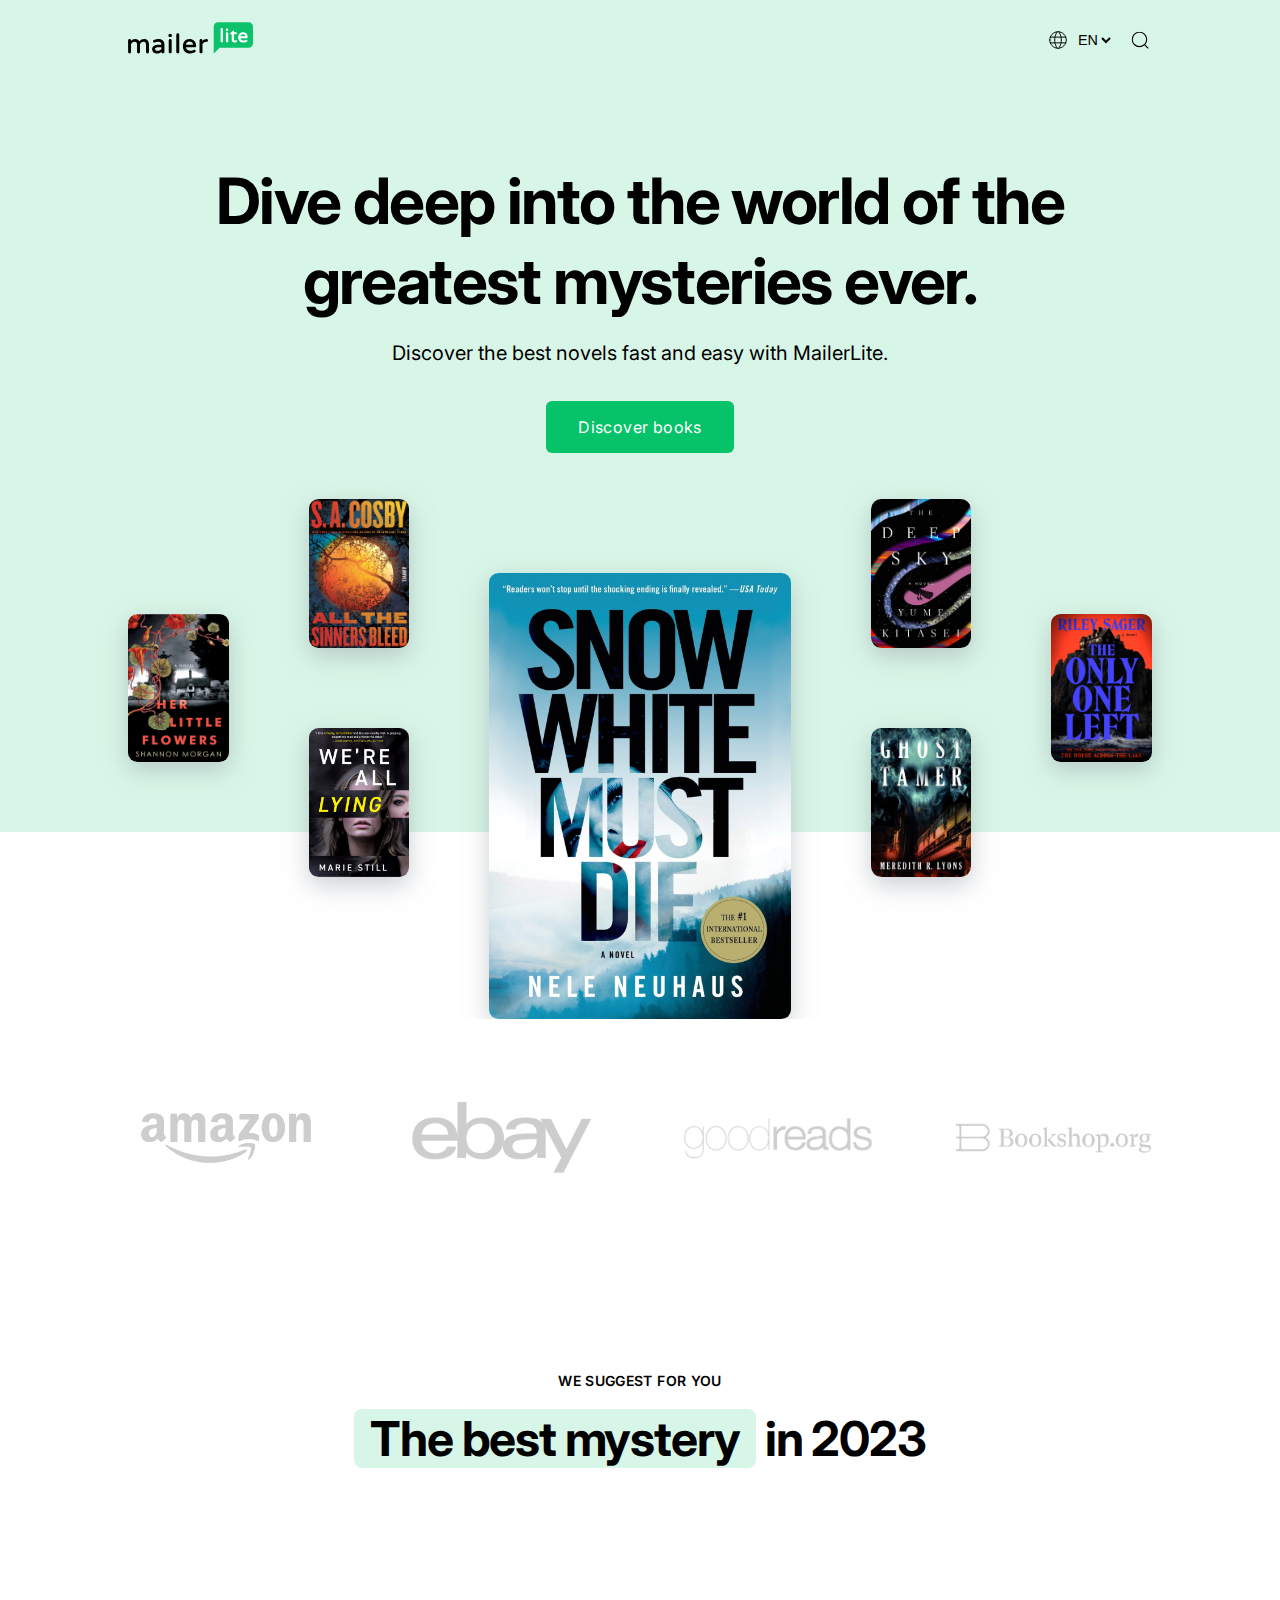
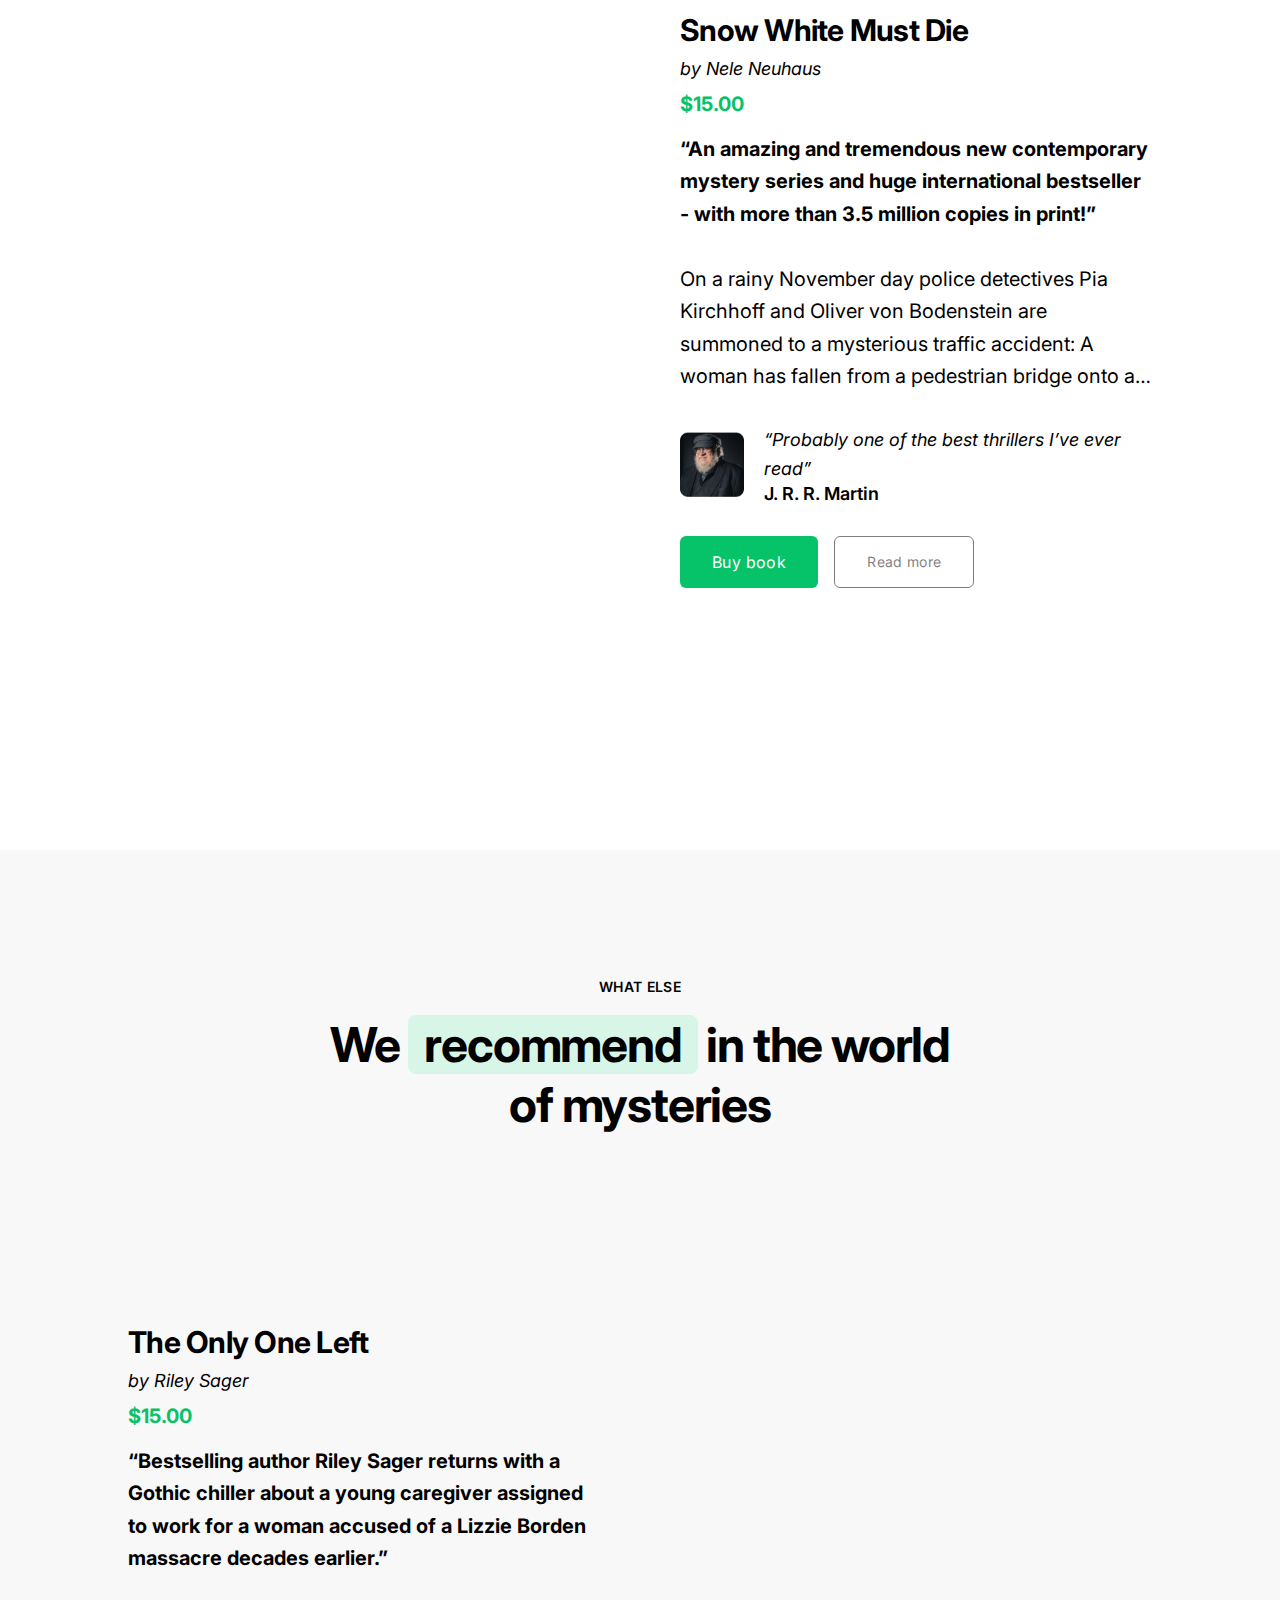
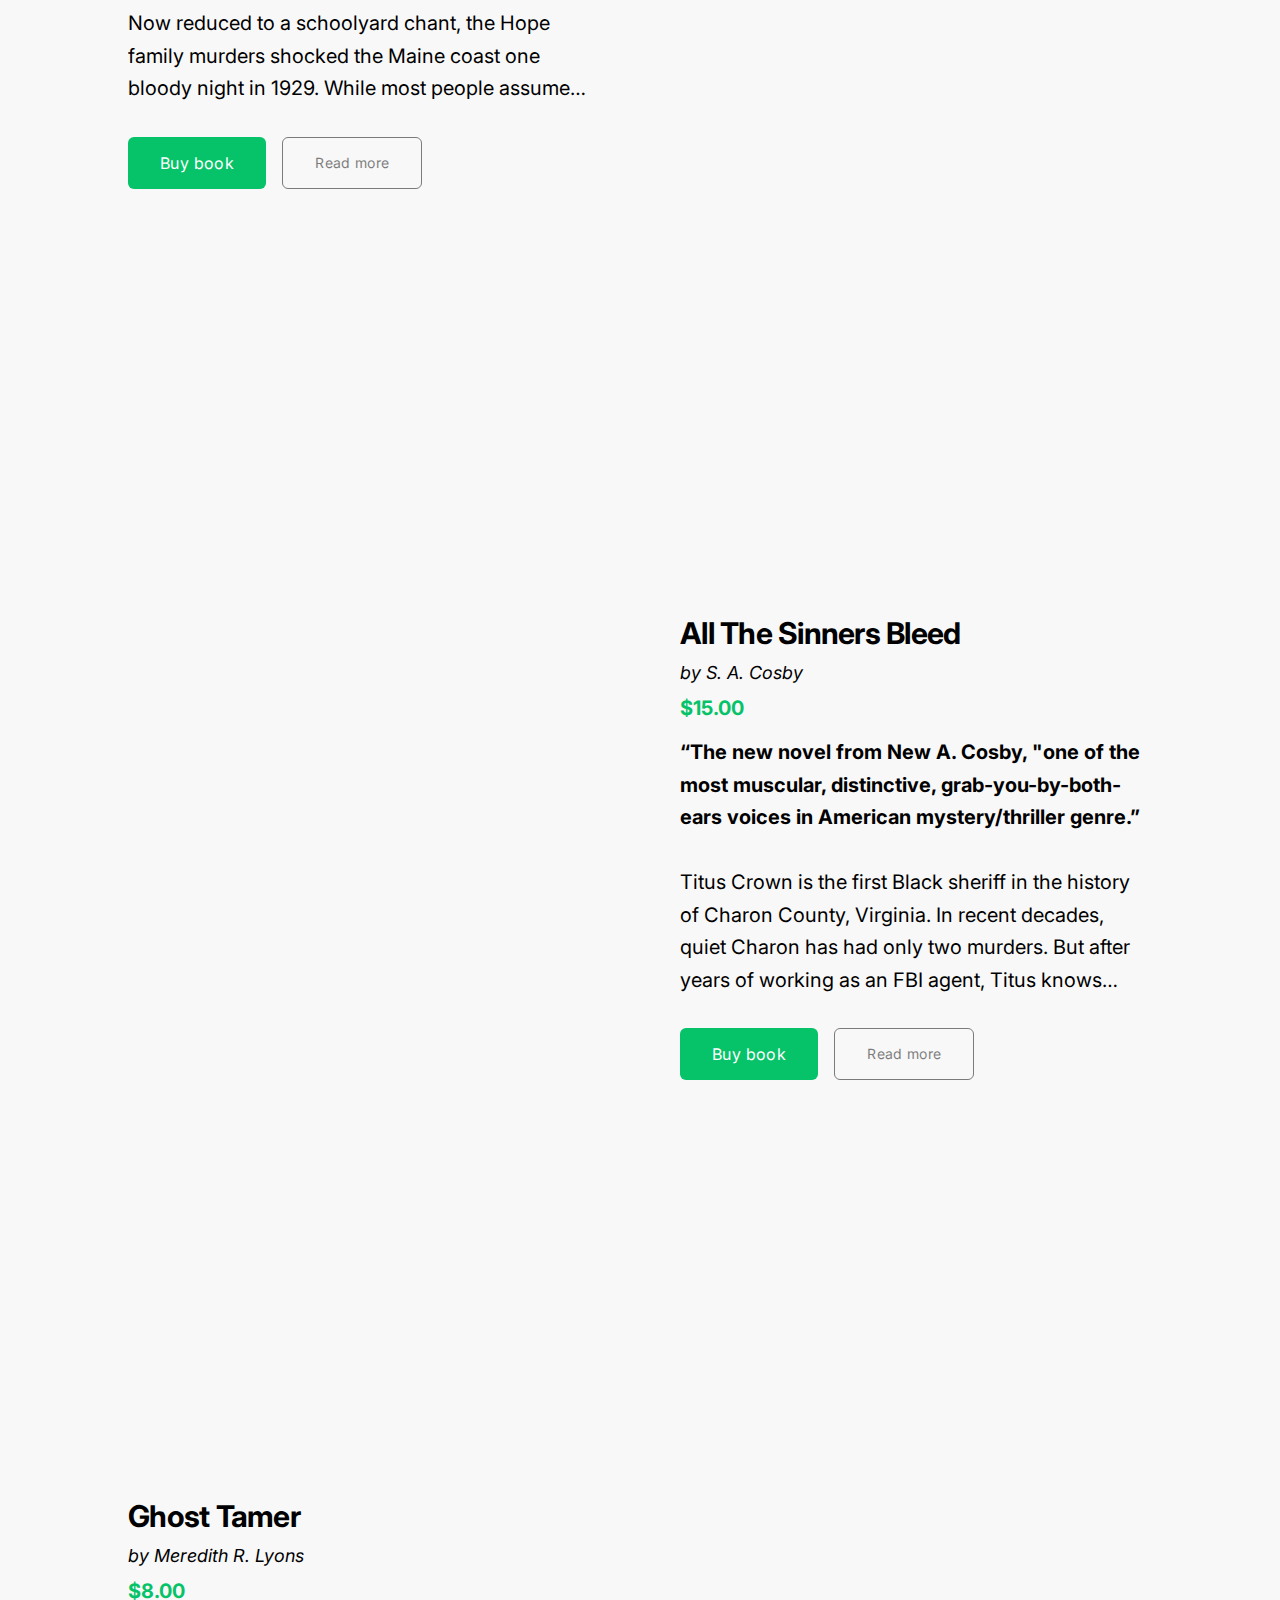
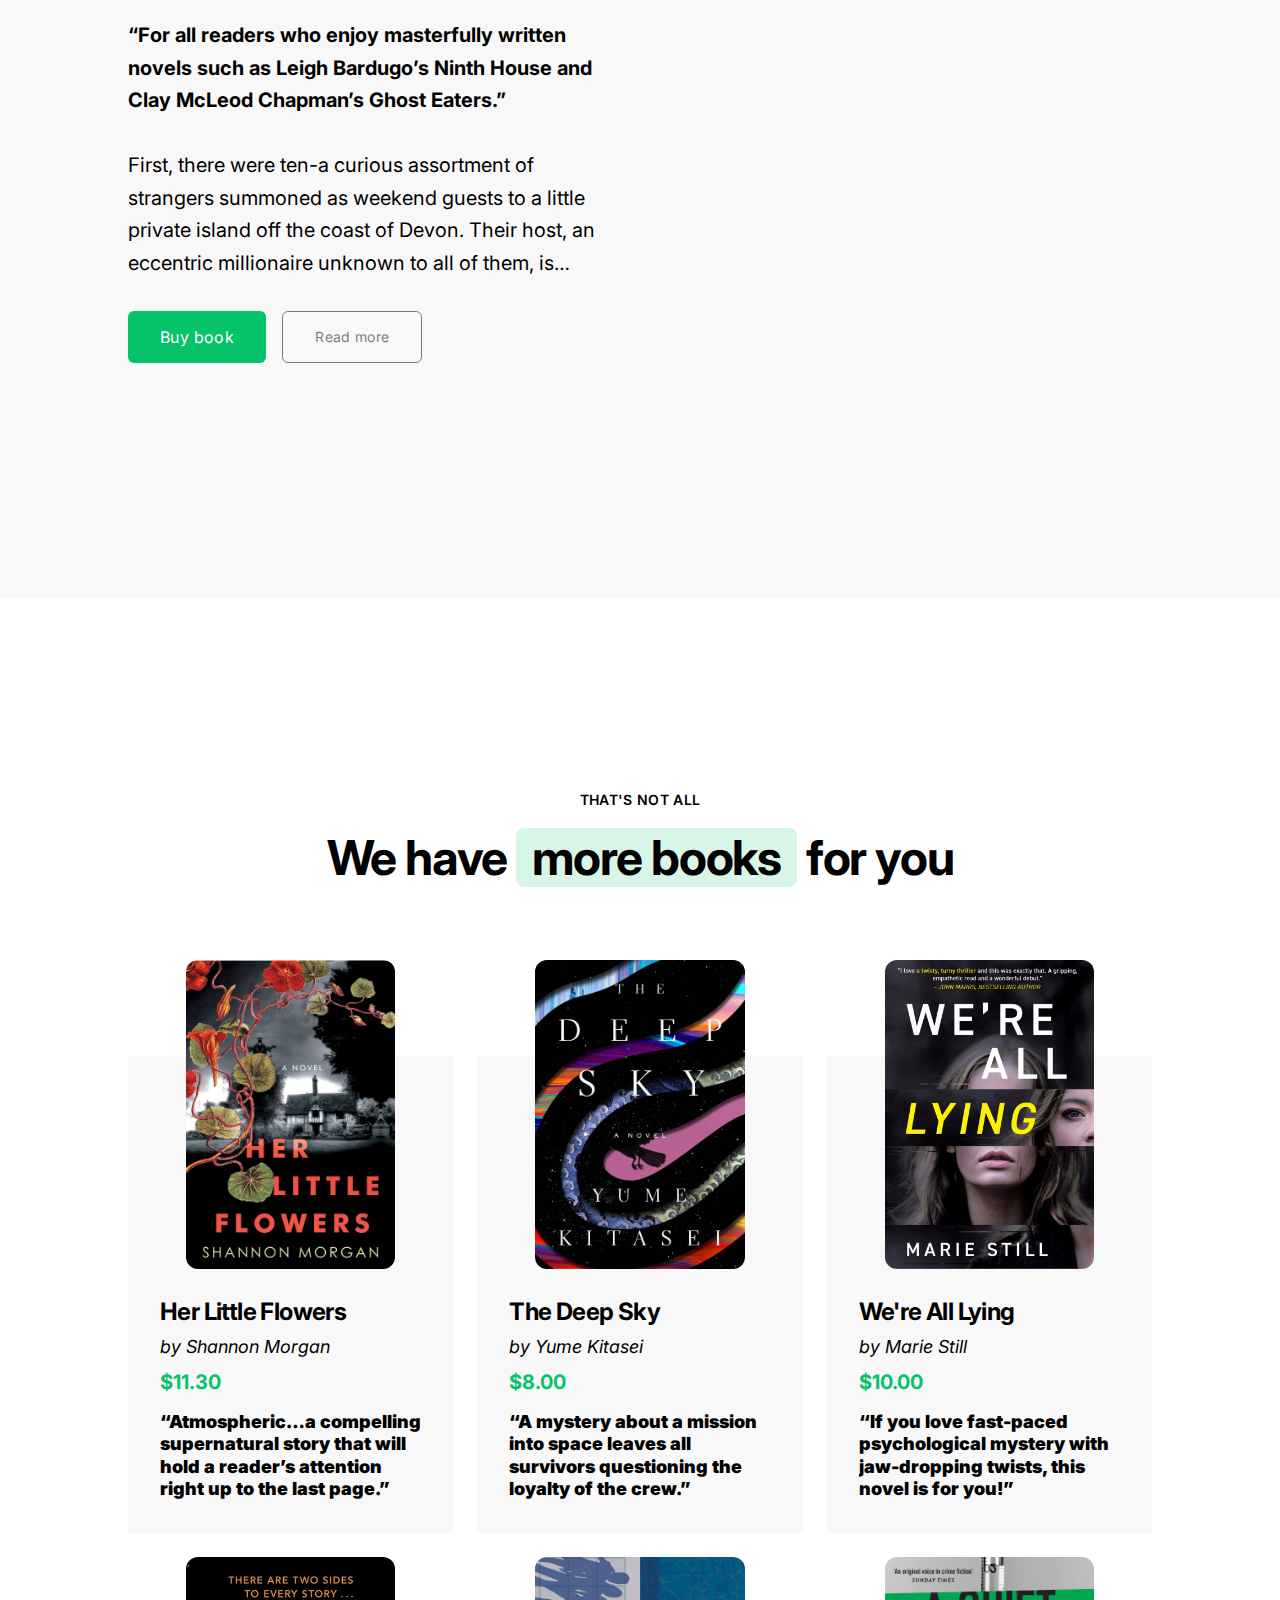
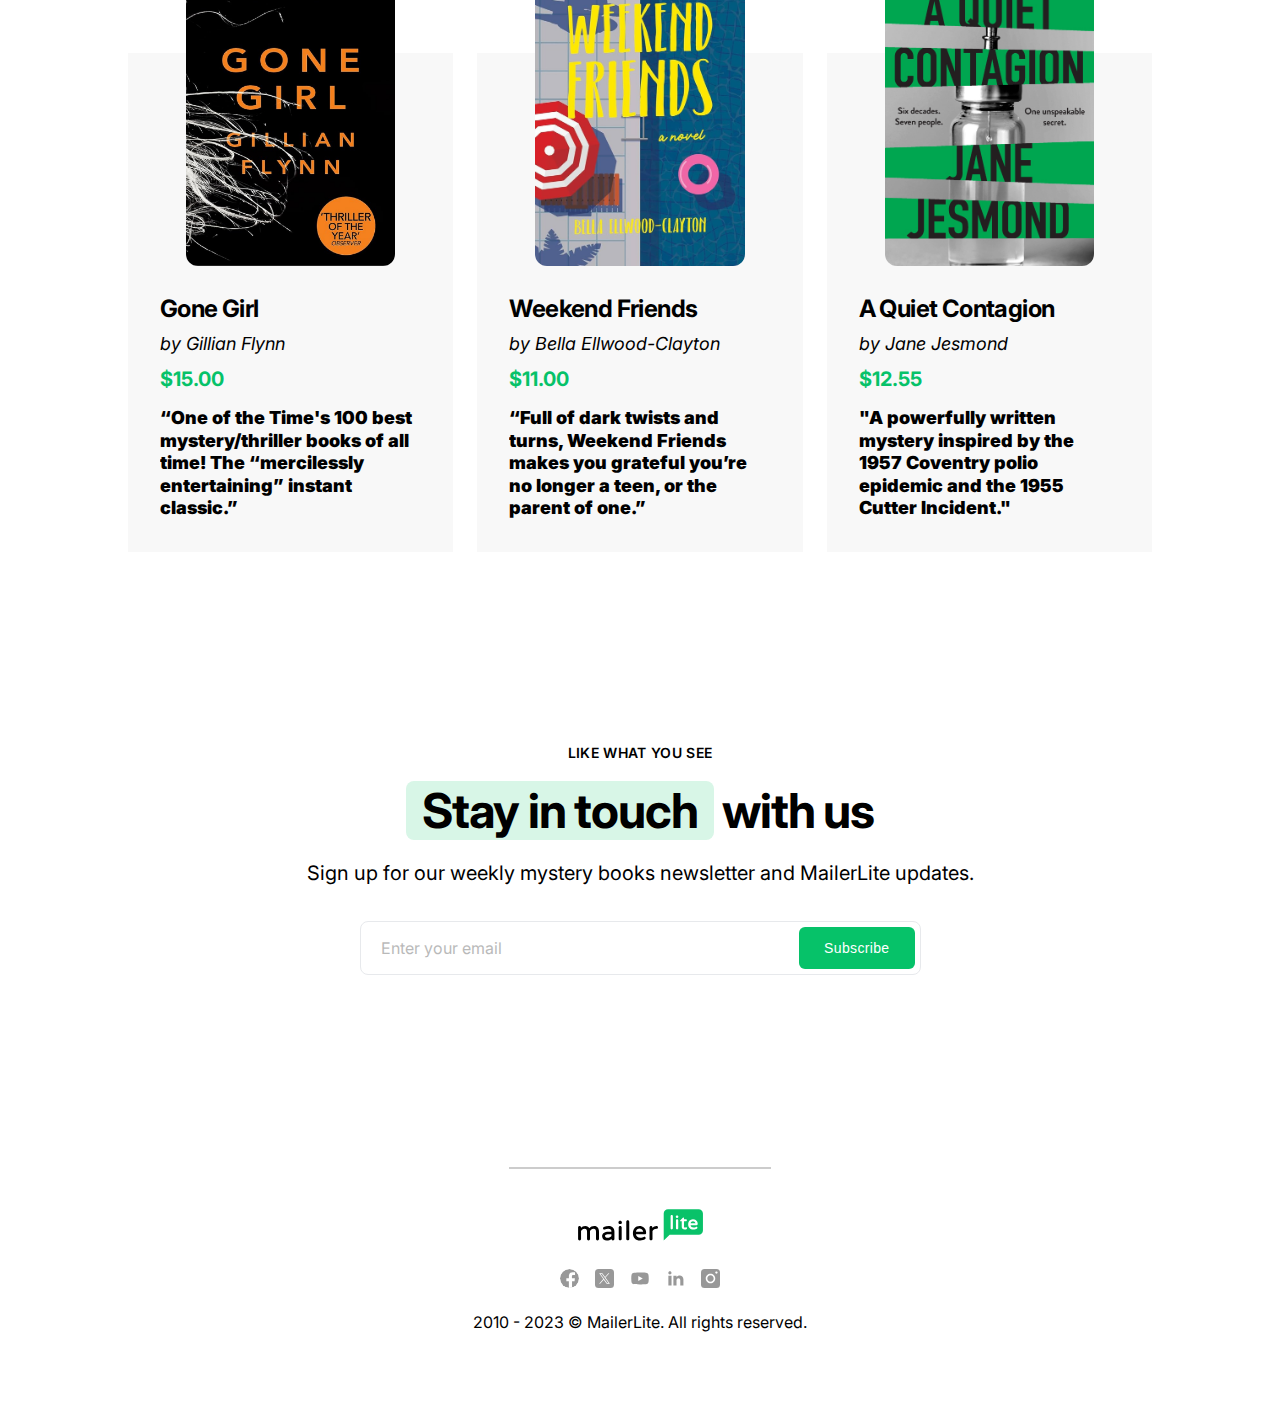
==== commit fdc337d3: "Update index.html" ====
--- a/index.html
+++ b/index.html
@@ -365,7 +365,7 @@
                             <p class="author"><em>by Shannon Morgan</em></p>
                             <p class="price">$11.30</p>
                             <p class="description small-text">
-                                <b>“Atmospheric…a compelling supernatural mystery that will hold a reader’s attention right up to the last page.”</b>
+                                <b>“Atmospheric…a compelling supernatural story that will hold a reader’s attention right up to the last page.”</b>
                             </p>
                         </div>
                     </div>
@@ -599,4 +599,4 @@
             <!--End of footer-->
         </body>
 
-    </html>+    </html>
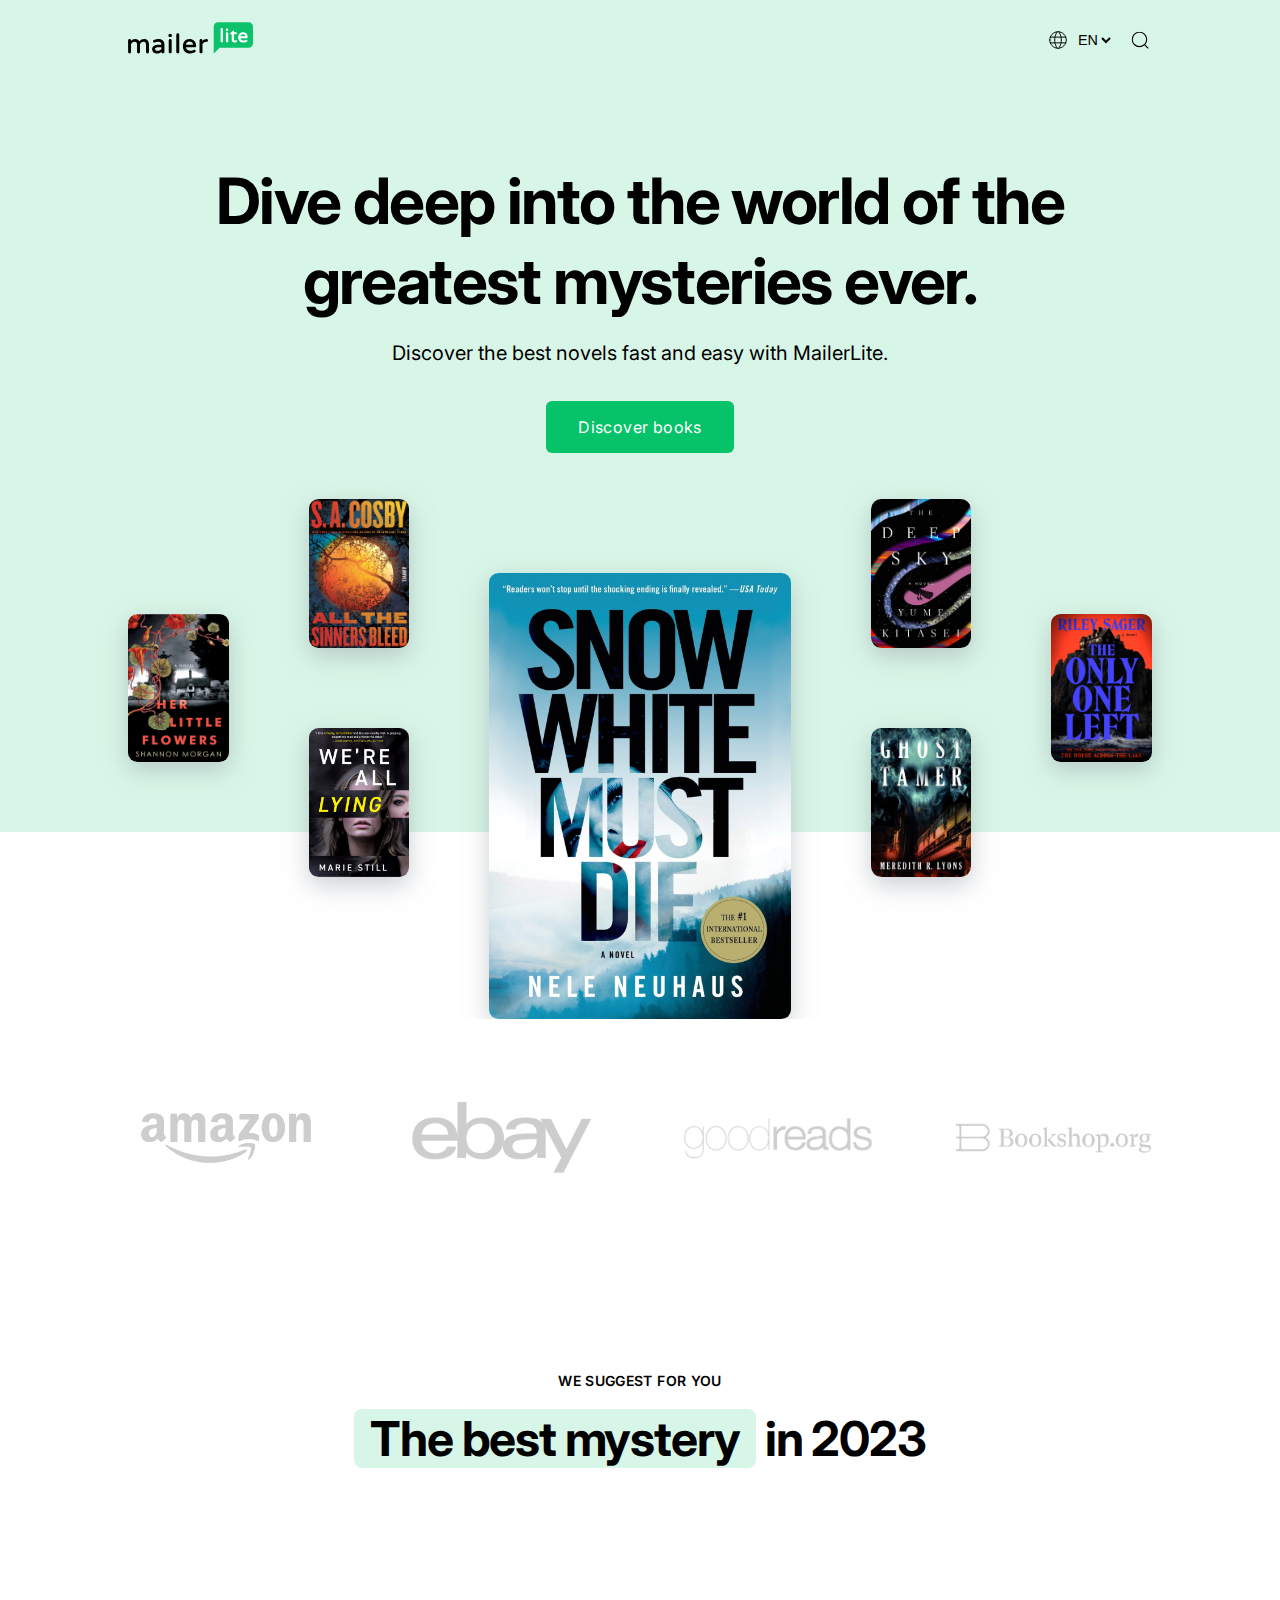
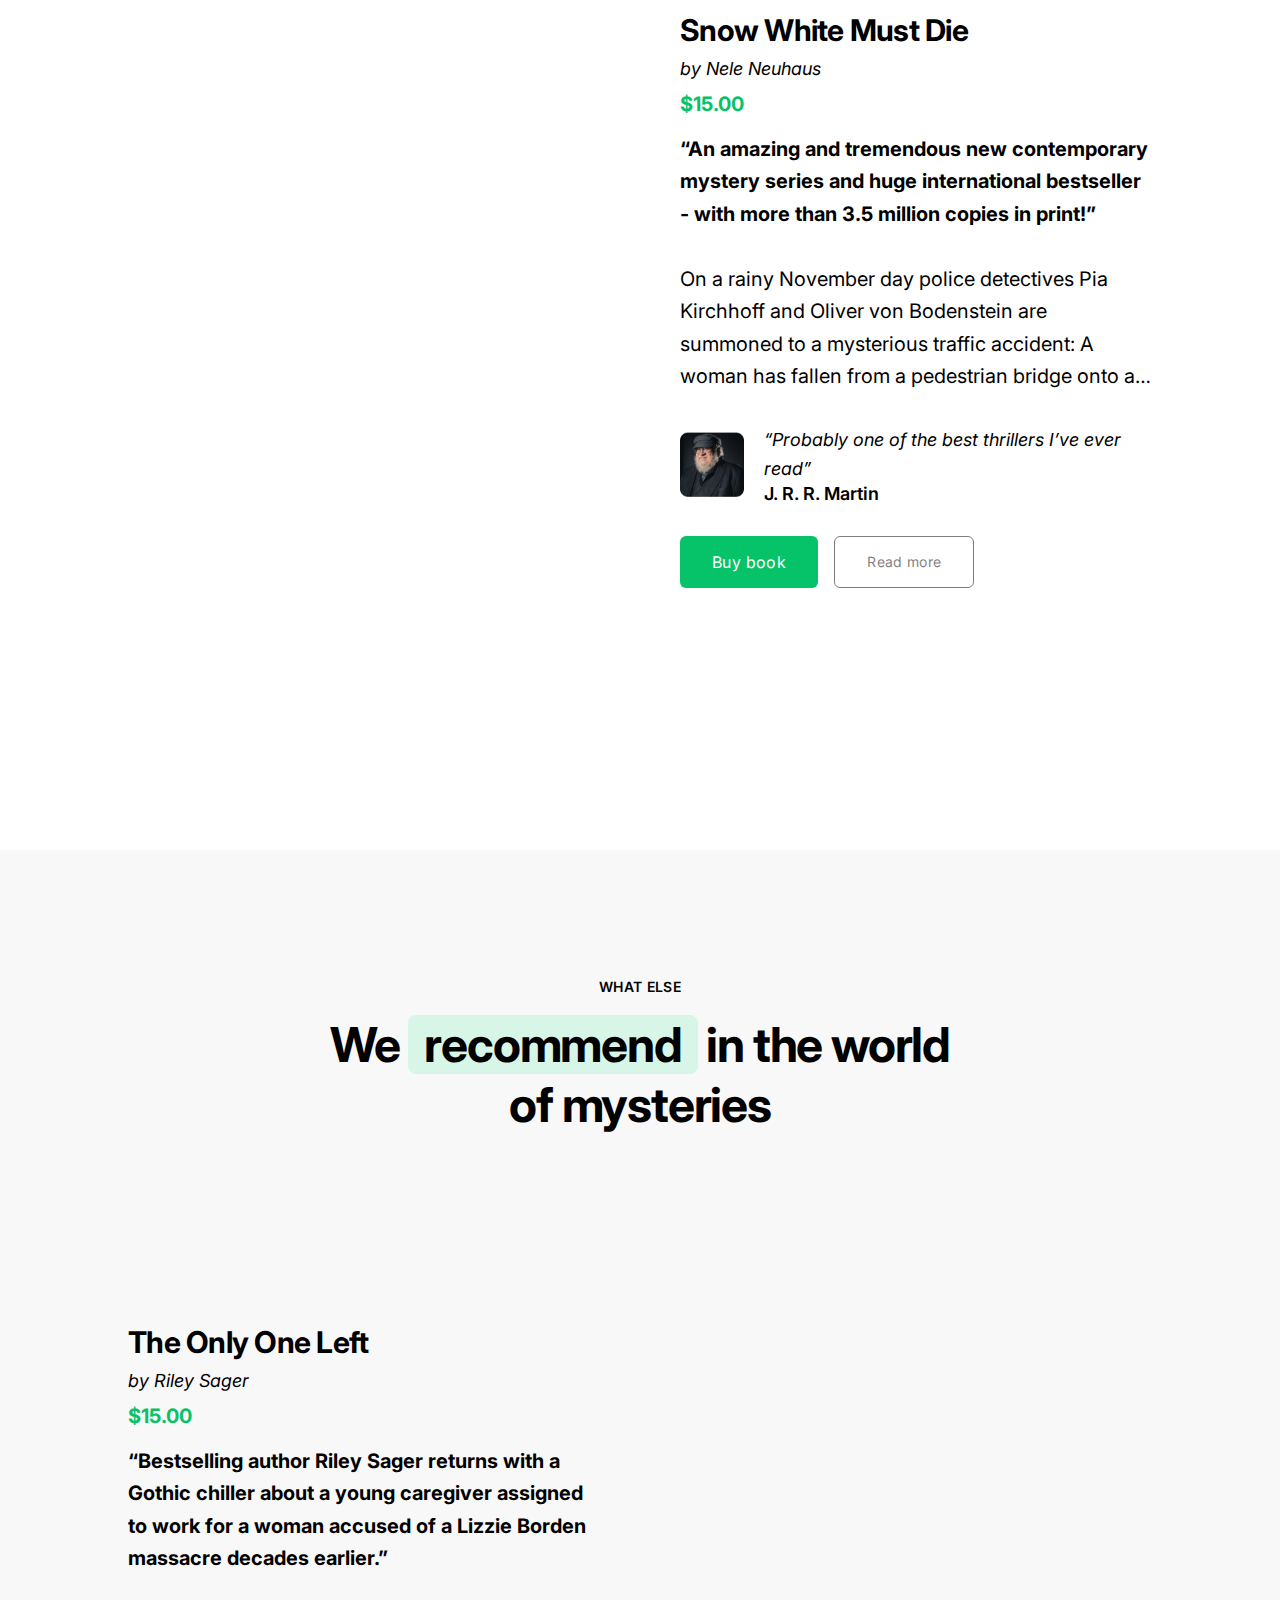
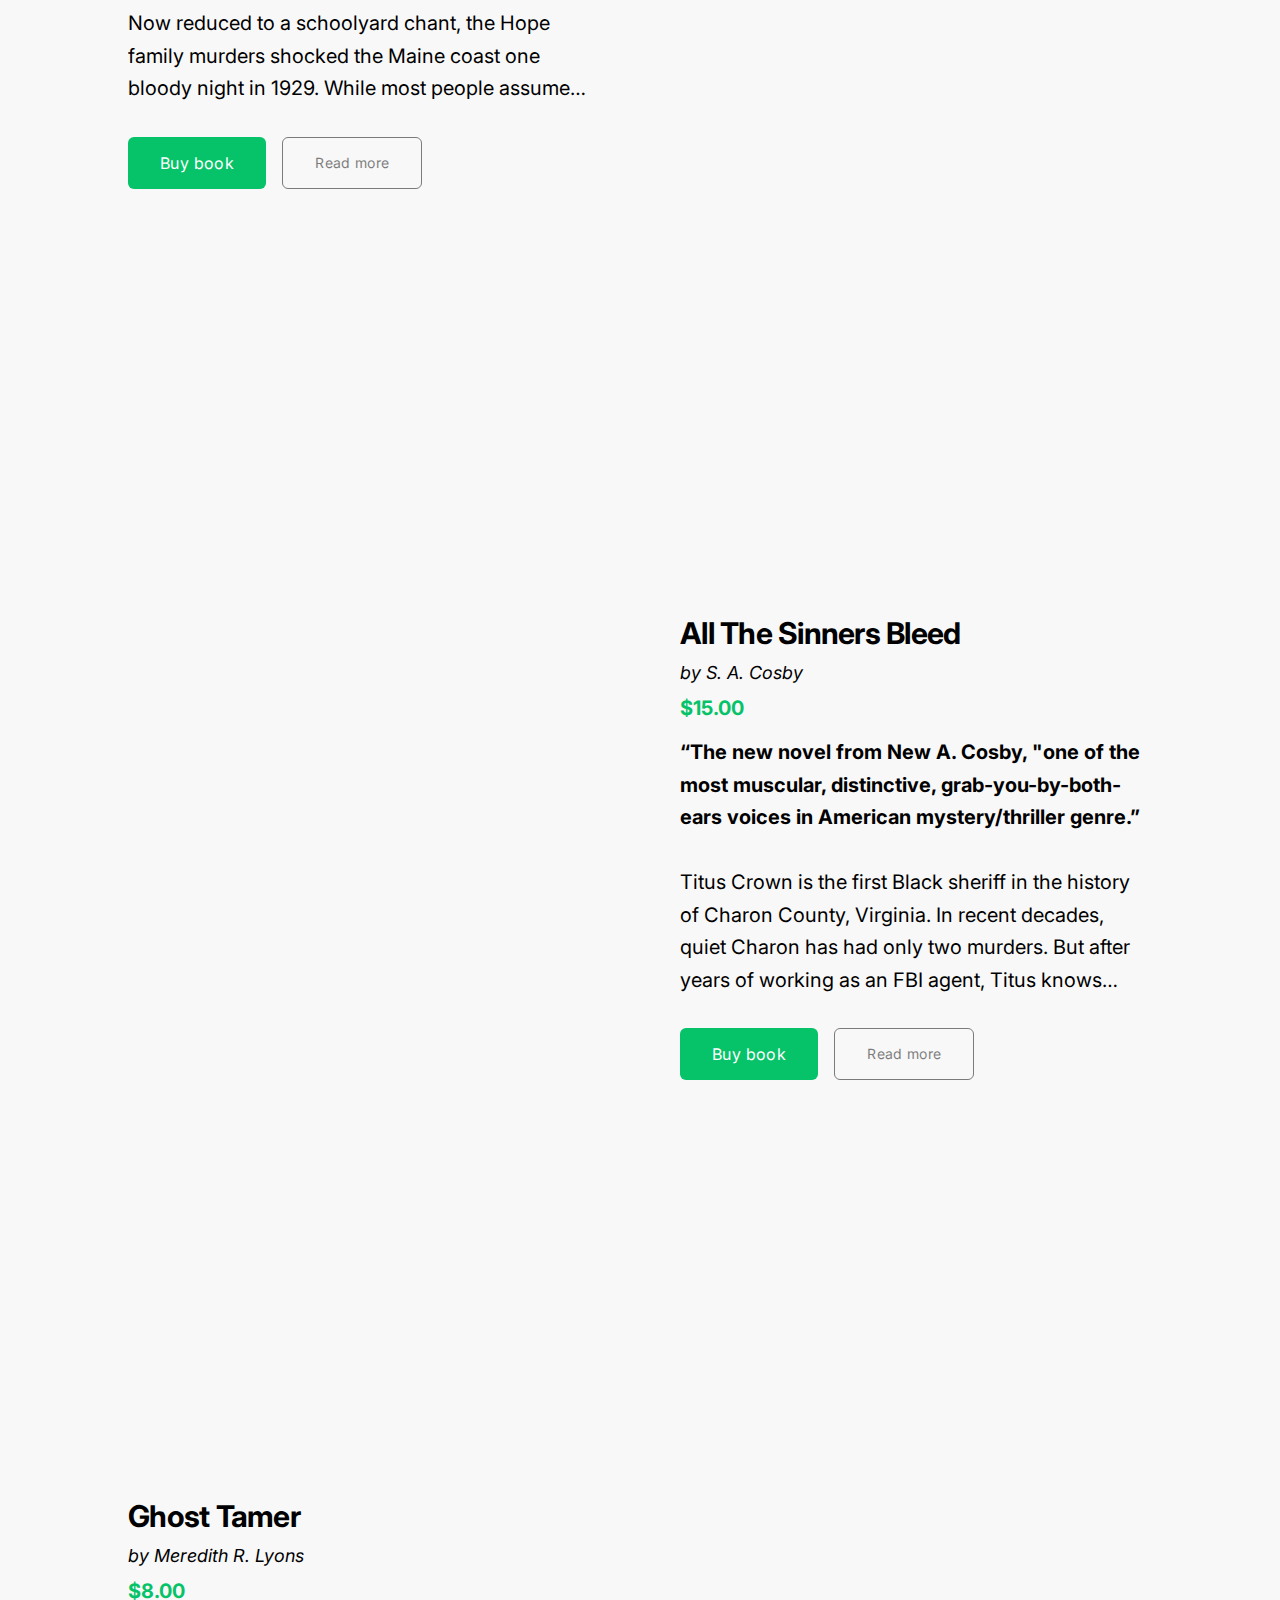
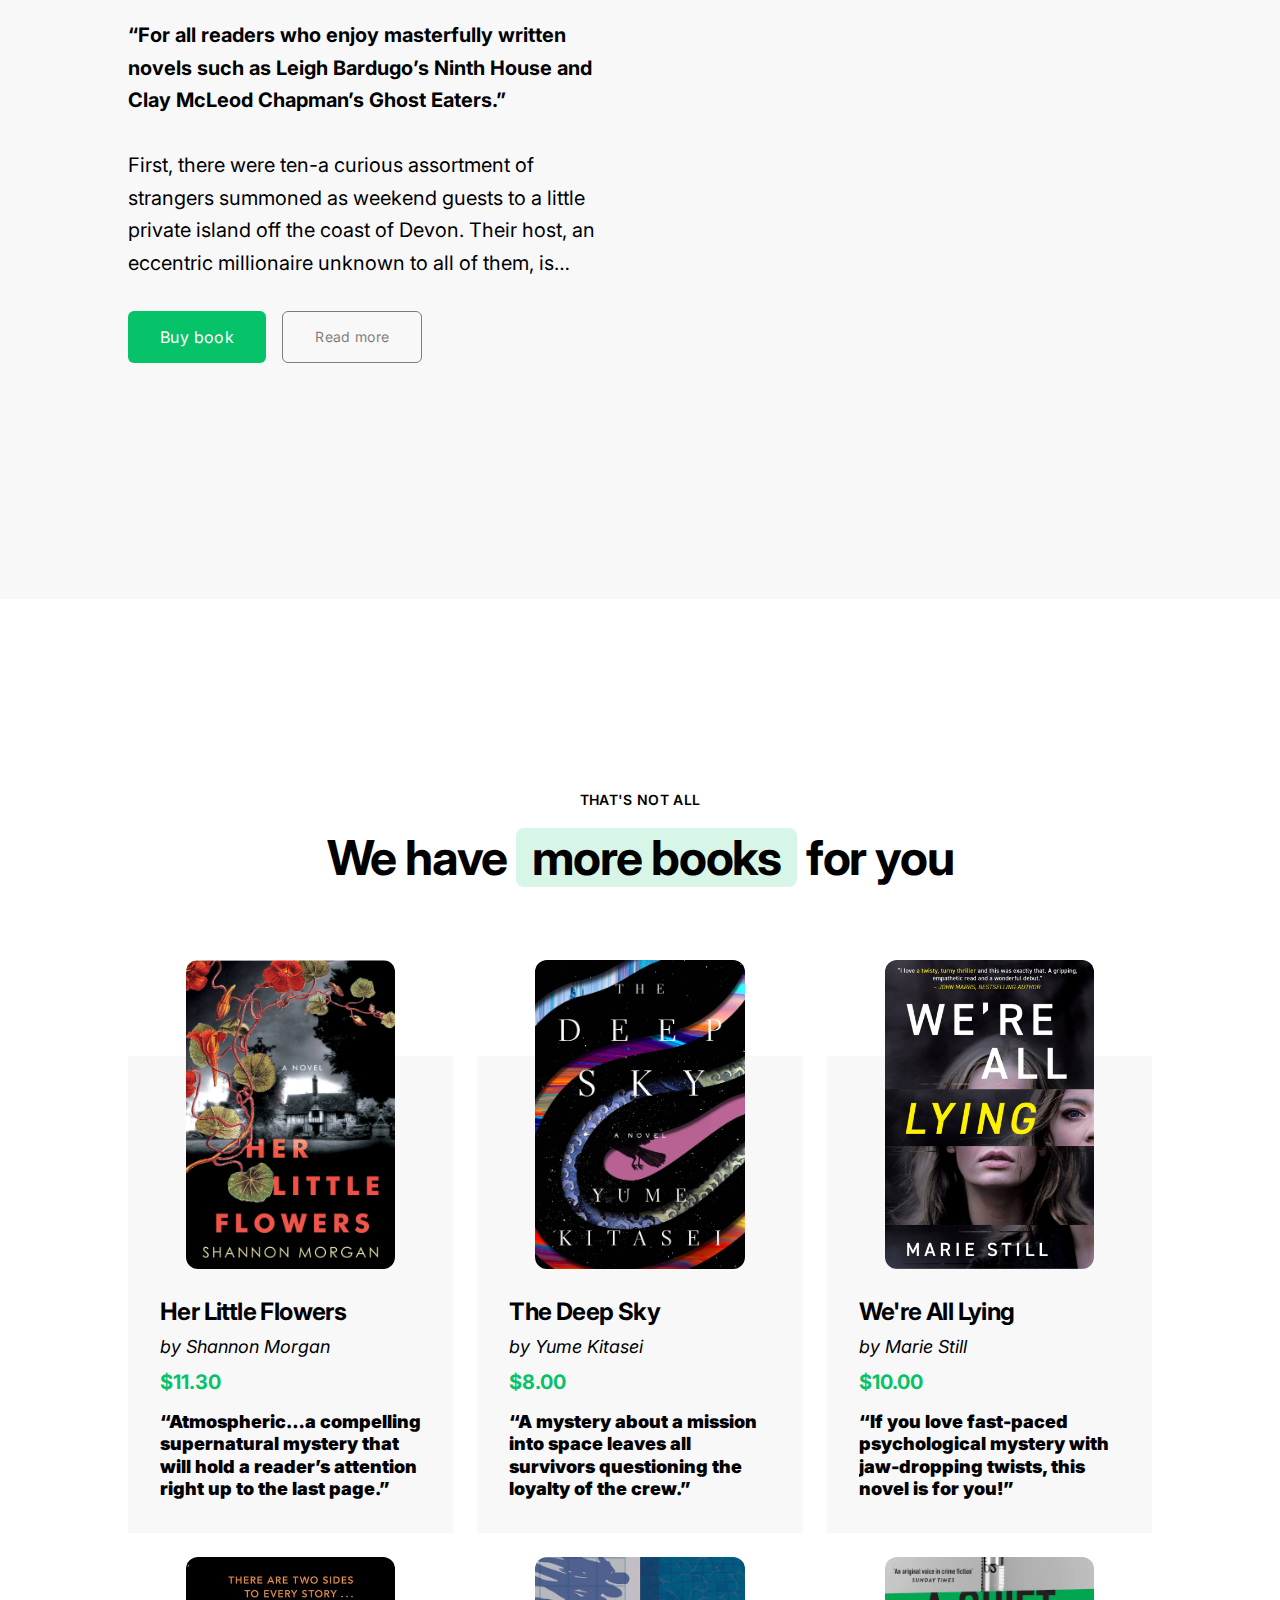
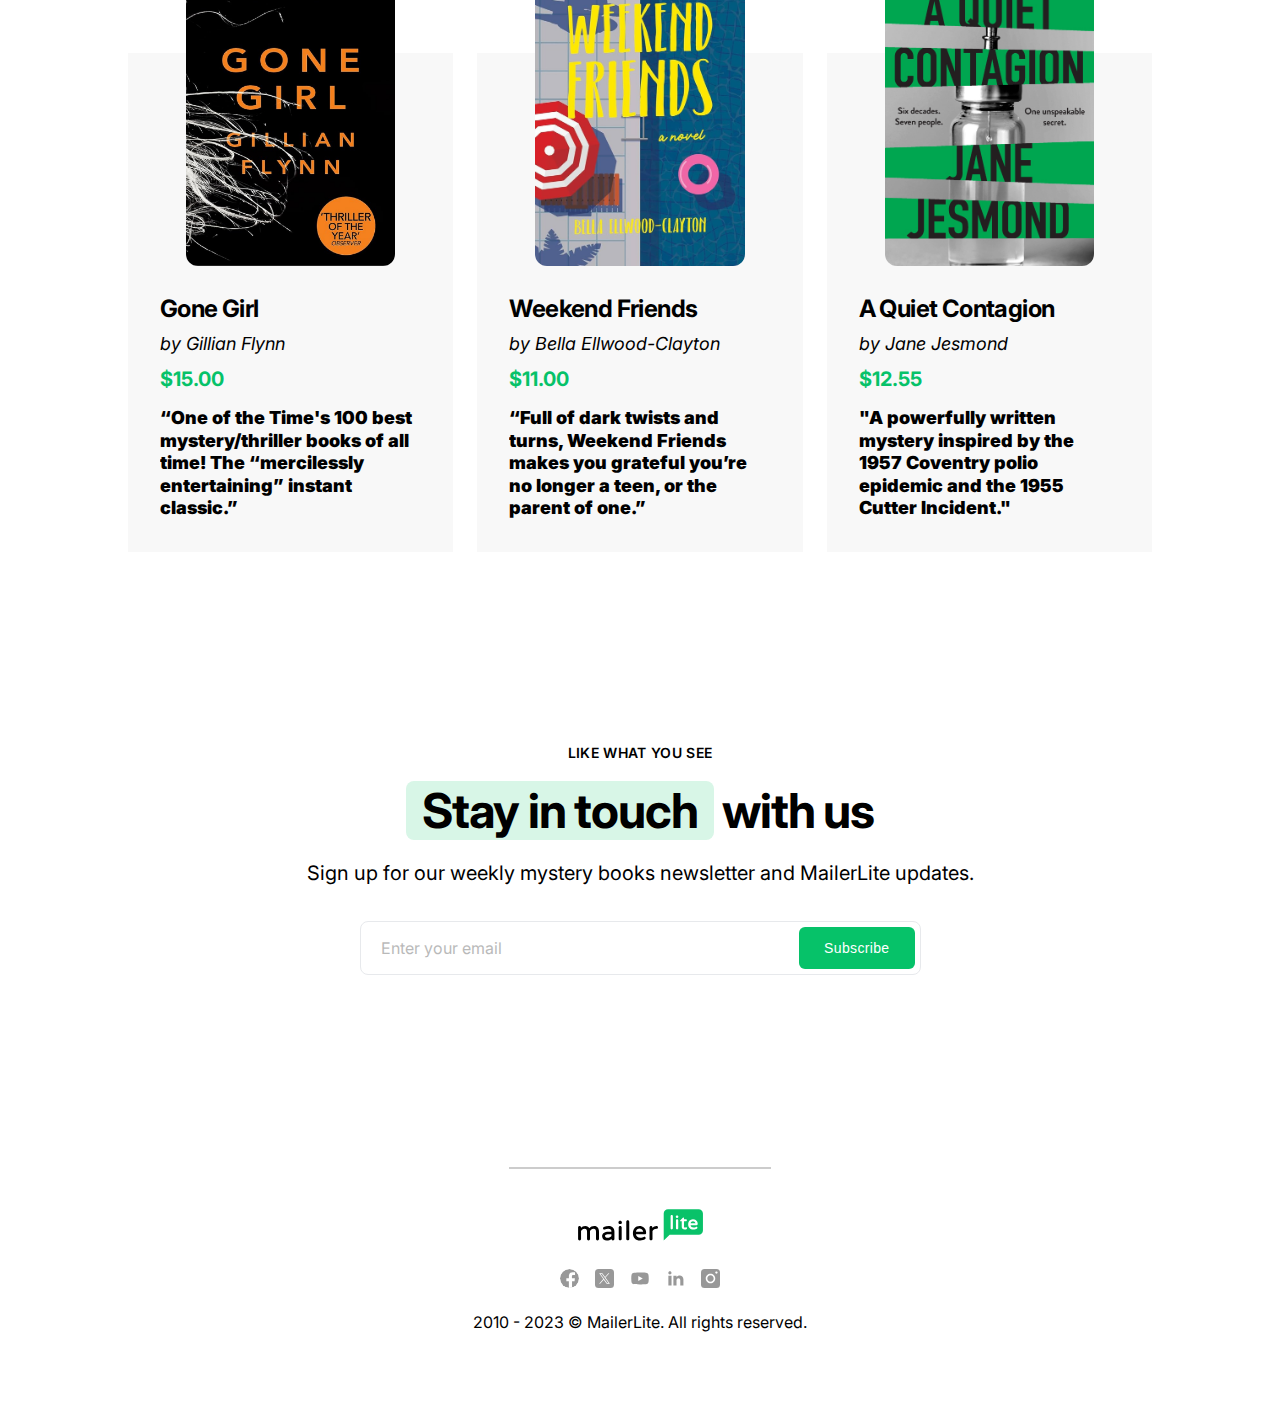
==== commit e8dd4733: "Update index.html" ====
--- a/index.html
+++ b/index.html
@@ -68,40 +68,40 @@
                         <div class="books margin-top grid-1">
                             <img src="./imgs/book3.jpg"
                                 style="border-radius: 0.6rem;"
-                                class="shadow-right fade-in-bottom"
+                                class="shadow-right delay1"
                                 alt="The Silence Of The Labs">
                         </div>
                         <div class="books margin-top grid-2">
                             <img src="./imgs/book7.jpg"
                                 style="border-radius: .6rem;"
-                                class="book-Up shadow-right fade-in-bottom delay1"
+                                class="book-Up shadow-right delay5"
                                 alt="All The Sinners Bleed">
                             <img src="./imgs/book4.jpg"
                                 style="border-radius: .6rem;"
-                                class="book-Down shadow-right fade-in-bottom delay2"
+                                class="book-Down shadow-right delay7"
                                 alt="And Then There Were None">
                         </div>
                         <div class="books main grid-3">
                             <img src="./imgs/book1.jpg"
                                 style="border-radius: .6rem;"
-                                class="fade-in-bottom delay3 shadow-right"
+                                class="shadow-right delay6"
                                 style="border-radius: .75rem;"
                                 alt="Snow White Must Die">
                         </div>
                         <div class="books margin-top grid-4">
                             <img src="./imgs/book2.jpg"
-                                class="book-Up fade-in-bottom delay1 shadow-right"
+                                class="book-Up shadow-right delay3"
                                 style="border-radius: .65rem;"
                                 alt="All The Sinners Bleed">
                             <img src="./imgs/book5.jpg"
                                 style="border-radius: .65rem;"
-                                class="book-Down fade-in-bottom delay2 shadow-right"
+                                class="book-Down shadow-right delay5"
                                 alt="And Then There Were None">
                         </div>
                         <div class="books margin-top grid-5">
                             <img src="./imgs/book6.jpg"
                                 style="border-radius: .6rem;"
-                                class="fade-in-bottom delay6 shadow-right"
+                                class=" shadow-right delay4"
                                 alt="The Silence Of The Labs">
                         </div>
                     </div>
@@ -365,7 +365,7 @@
                             <p class="author"><em>by Shannon Morgan</em></p>
                             <p class="price">$11.30</p>
                             <p class="description small-text">
-                                <b>“Atmospheric…a compelling supernatural story that will hold a reader’s attention right up to the last page.”</b>
+                                <b>“Atmospheric…a compelling supernatural mystery that will hold a reader’s attention right up to the last page.”</b>
                             </p>
                         </div>
                     </div>
--- a/style.css
+++ b/style.css
@@ -1510,6 +1510,14 @@
     #subscribe, #books-more, .book, #big-book, #logos {
         margin-bottom: 10rem;
     }
+
+    #books-more {
+        padding-top: 6rem;
+        padding-bottom: 6rem;
+    }
+    .no-margin-bottom {
+        margin-bottom: 0;
+    }
 }
 
 @media (max-width:767px)
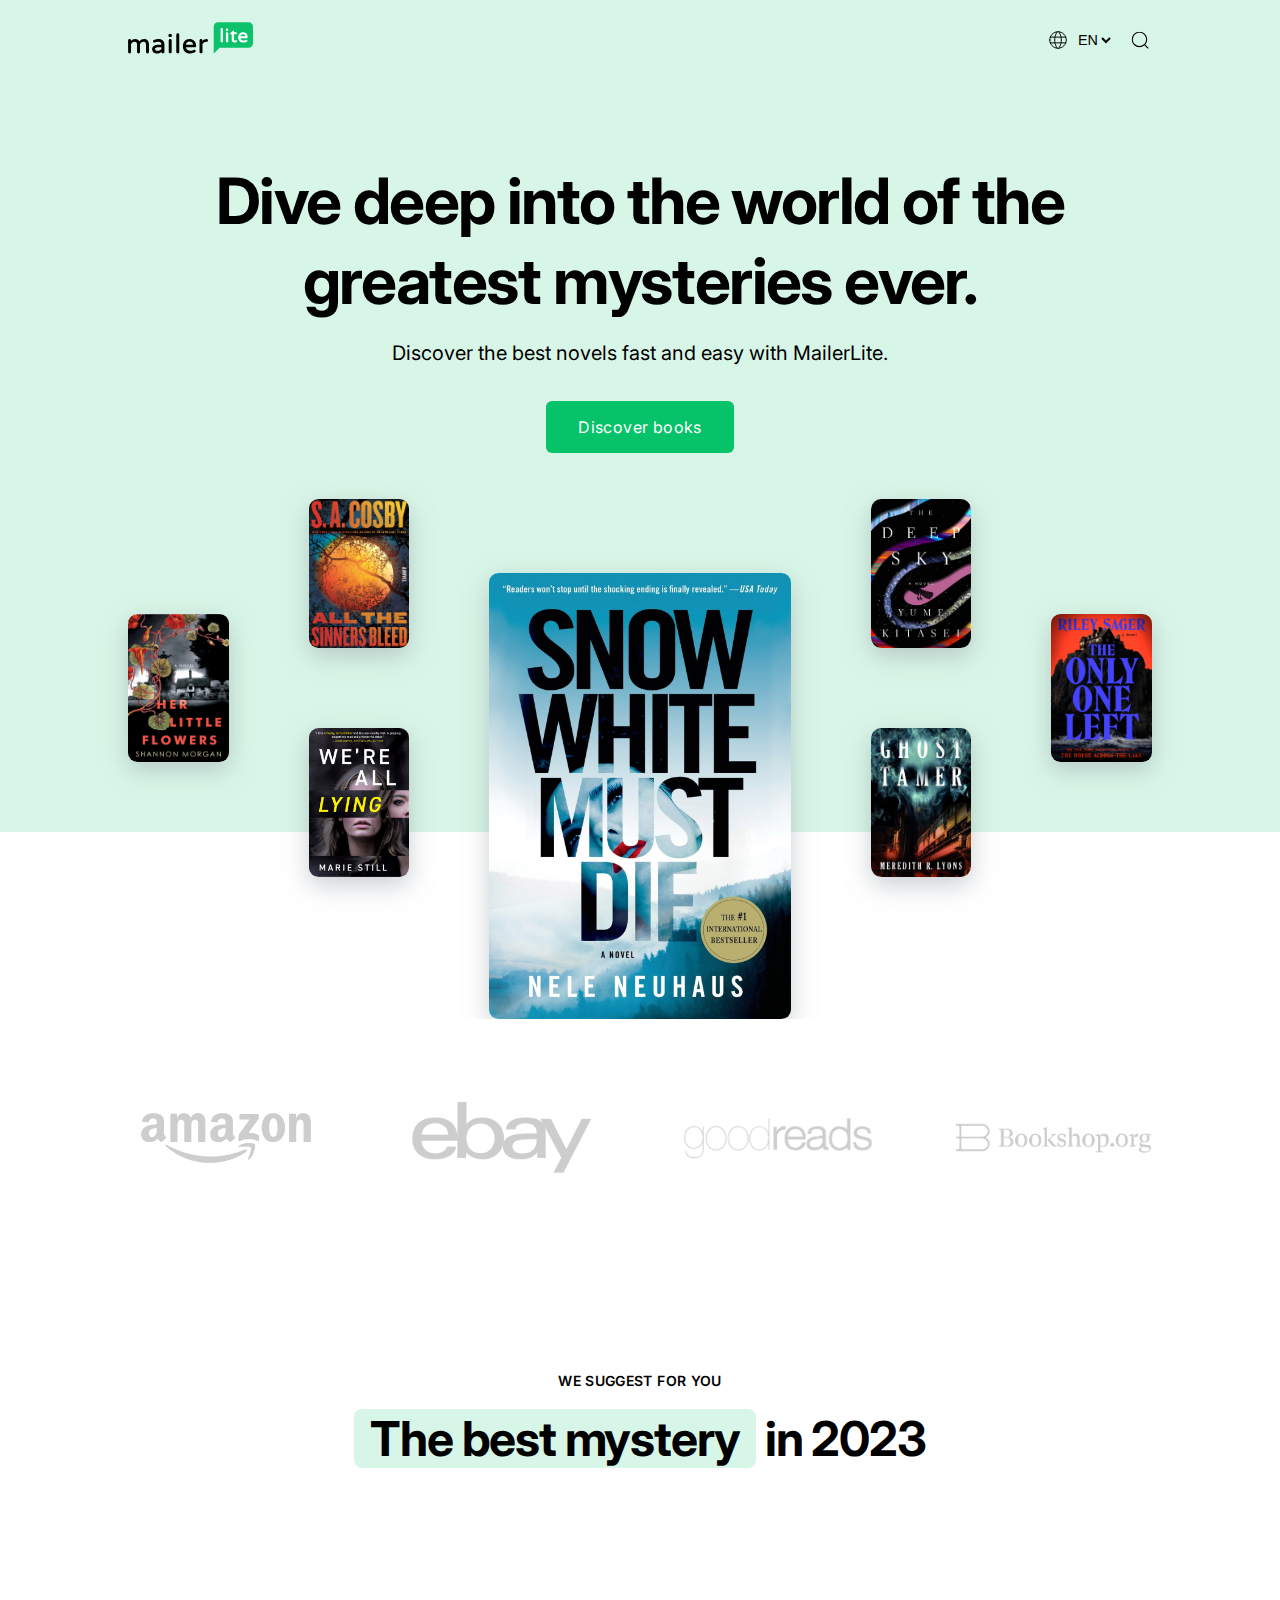
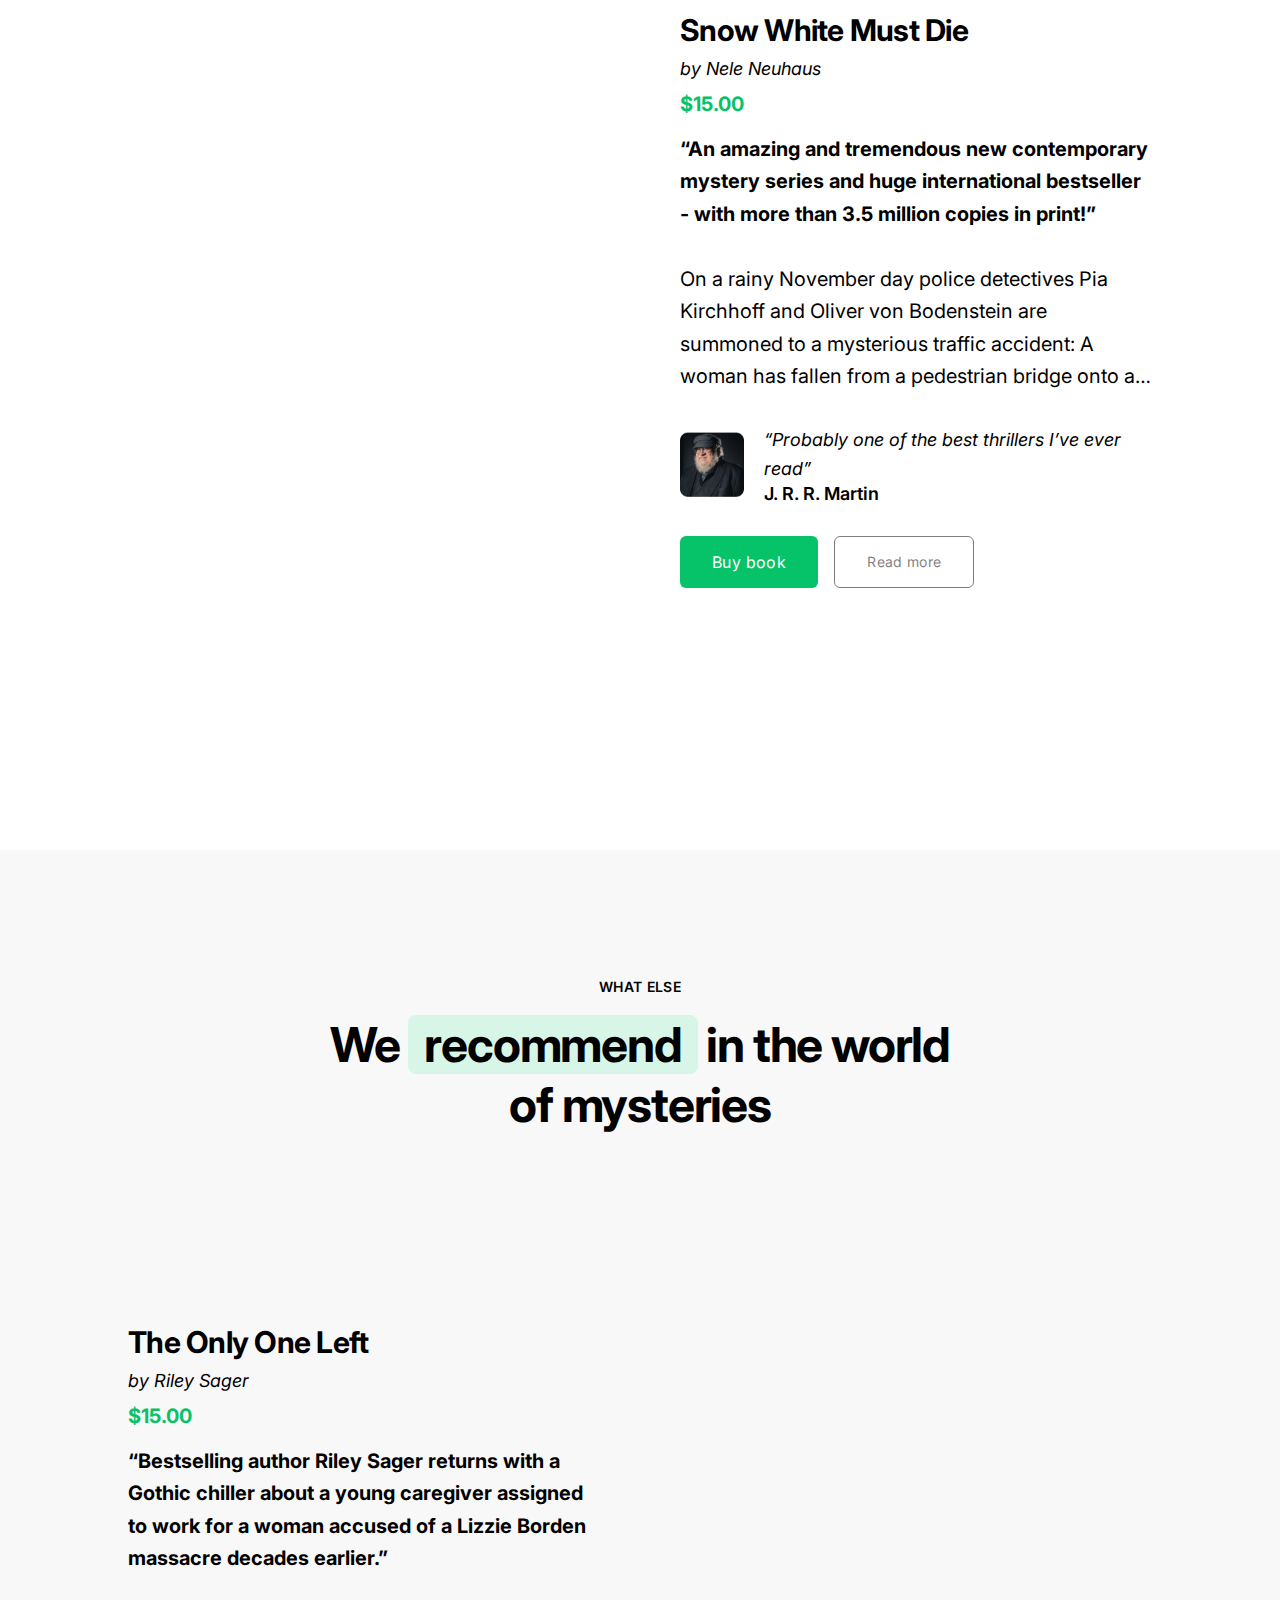
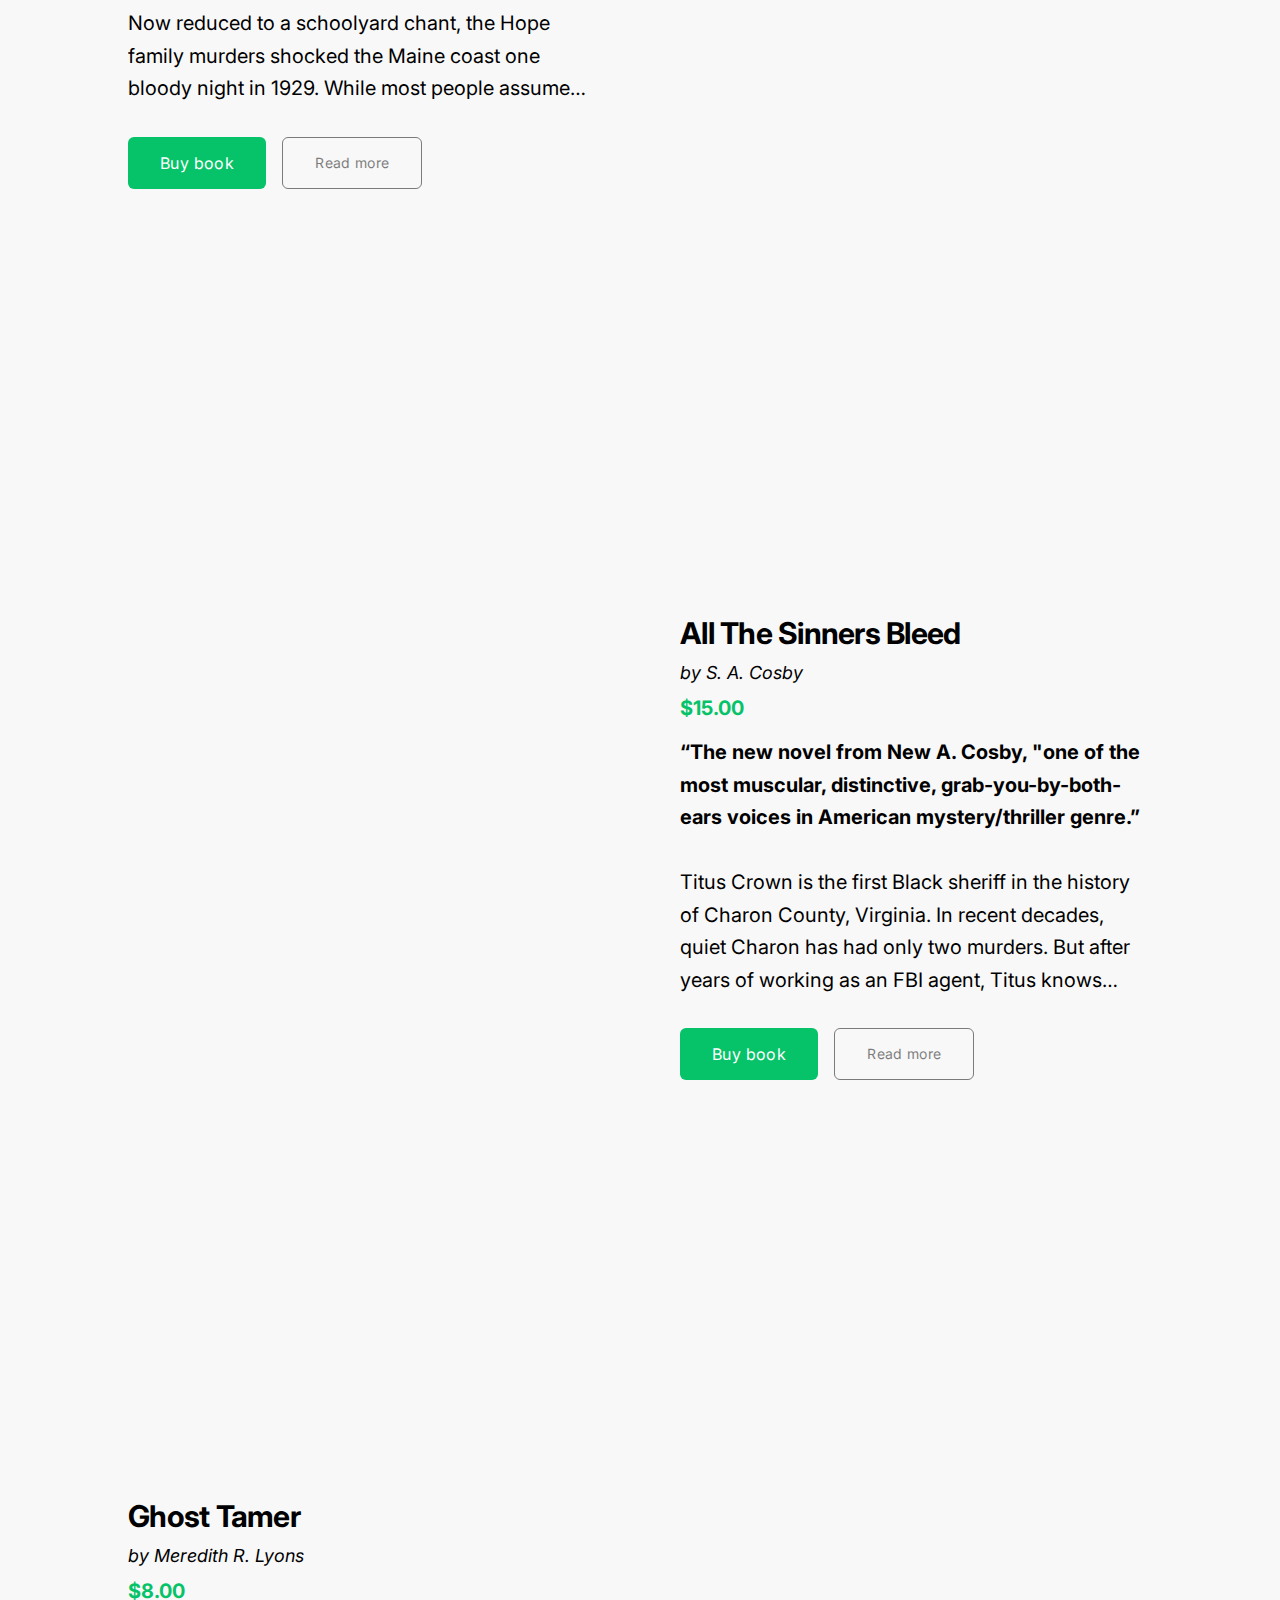
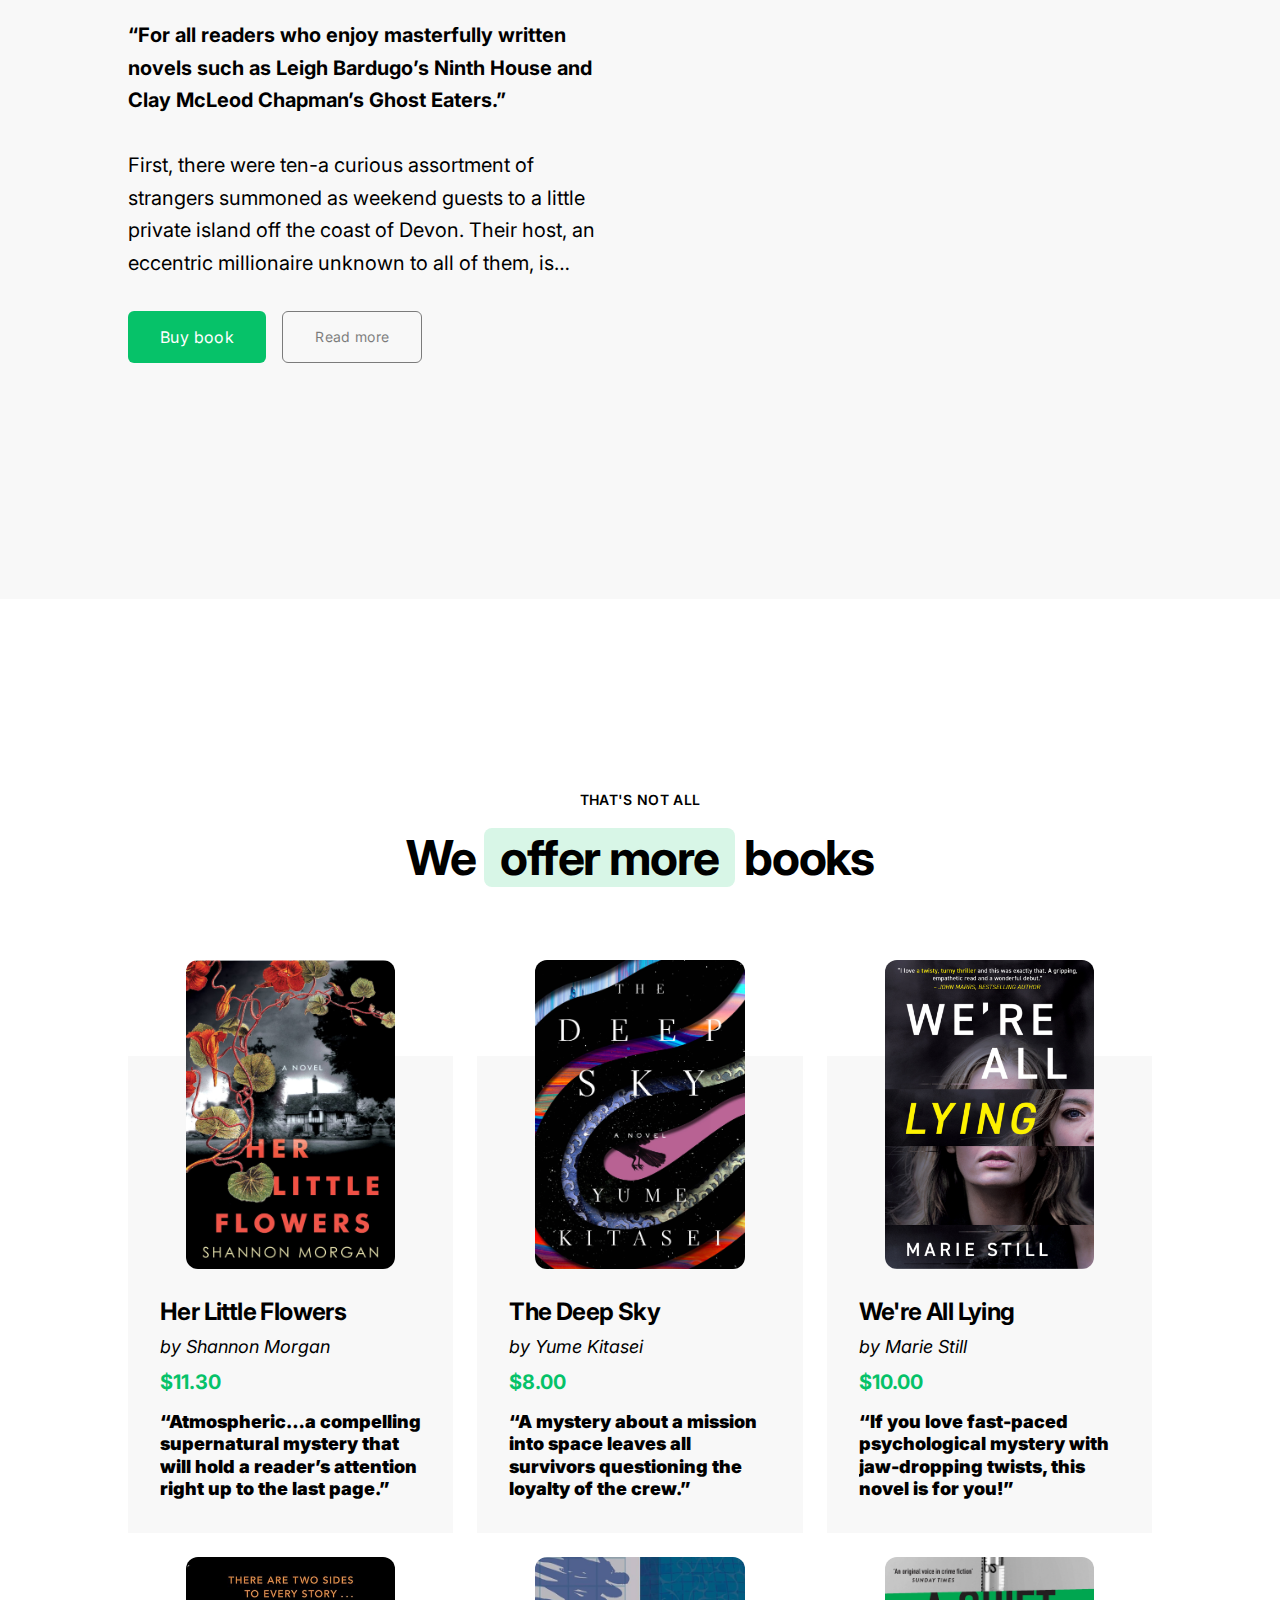
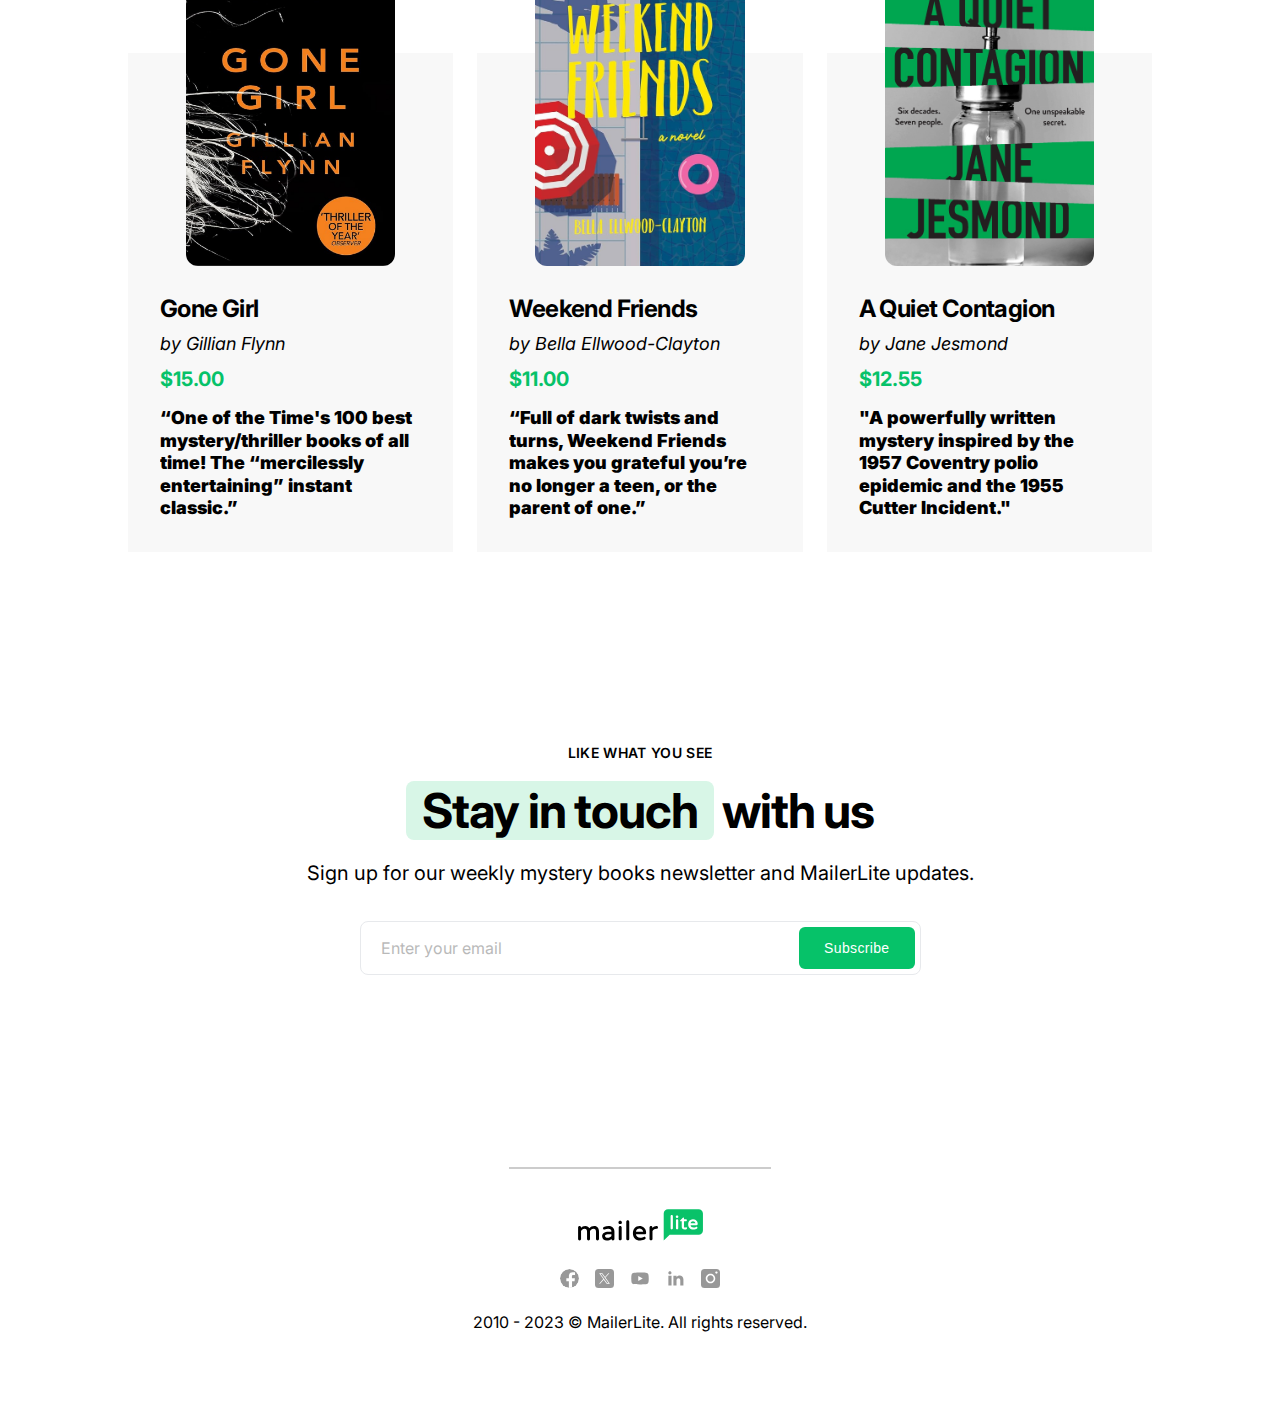
==== commit afc4f9ca: "Update index.html" ====
--- a/index.html
+++ b/index.html
@@ -338,7 +338,7 @@
             <div class="inner-container">
                 <div class="heading">
                     <p class="small-font">That's not all</p>
-                    <h2>We have <span>more books</span> for you</h2>
+                    <h2>We <span>offer more</span> books</h2>
                 </div>
                 <div id="grid-books">
                     <!--Book 5-->
--- a/style.css
+++ b/style.css
@@ -181,7 +181,7 @@
 }
 
 .fade-in-bottom {
-    animation: 0.6s cubic-bezier(0.39, 0.575, 0.565, 1) 1.5s 1 normal both running fade-in-bottom;
+    animation: 0.6s cubic-bezier(0.39, 0.575, 0.565, 1) normal both running fade-in-bottom;
 }
 
 @-webkit-keyframes fade-in-bottom {
@@ -209,15 +209,31 @@
 }
 
 .delay1 {
-    animation: 0.6s cubic-bezier(0.39, 0.575, 0.565, 1) 500ms 1 normal both running fade-in-bottom;
+    animation: 0.6s cubic-bezier(0.39, 0.575, 0.565, 1) 150ms 1 normal both running fade-in-bottom;
 }
 
 .delay2 {
-    animation: 0.6s cubic-bezier(0.39, 0.575, 0.565, 1) 1s 1 normal both running fade-in-bottom;
+    animation: 0.6s cubic-bezier(0.39, 0.575, 0.565, 1) 250s 1 normal both running fade-in-bottom;
 }
 
 .delay3 {
-    animation: 0.6s cubic-bezier(0.39, 0.575, 0.565, 1) 100ms 1 normal both running fade-in-bottom;
+    animation: 0.6s cubic-bezier(0.39, 0.575, 0.565, 1) 350ms 1 normal both running fade-in-bottom;
+}
+
+.delay4 {
+    animation: 0.6s cubic-bezier(0.39, 0.575, 0.565, 1) 450ms 1 normal both running fade-in-bottom;
+}
+
+.delay5 {
+    animation: 0.6s cubic-bezier(0.39, 0.575, 0.565, 1) 550ms 1 normal both running fade-in-bottom;
+}
+
+.delay6 {
+    animation: 0.6s cubic-bezier(0.39, 0.575, 0.565, 1) 750ms 1 normal both running fade-in-bottom;
+}
+
+.delay7 {
+    animation: 0.6s cubic-bezier(0.39, 0.575, 0.565, 1) 950ms 1 normal both running fade-in-bottom;
 }
 
 #logos {
